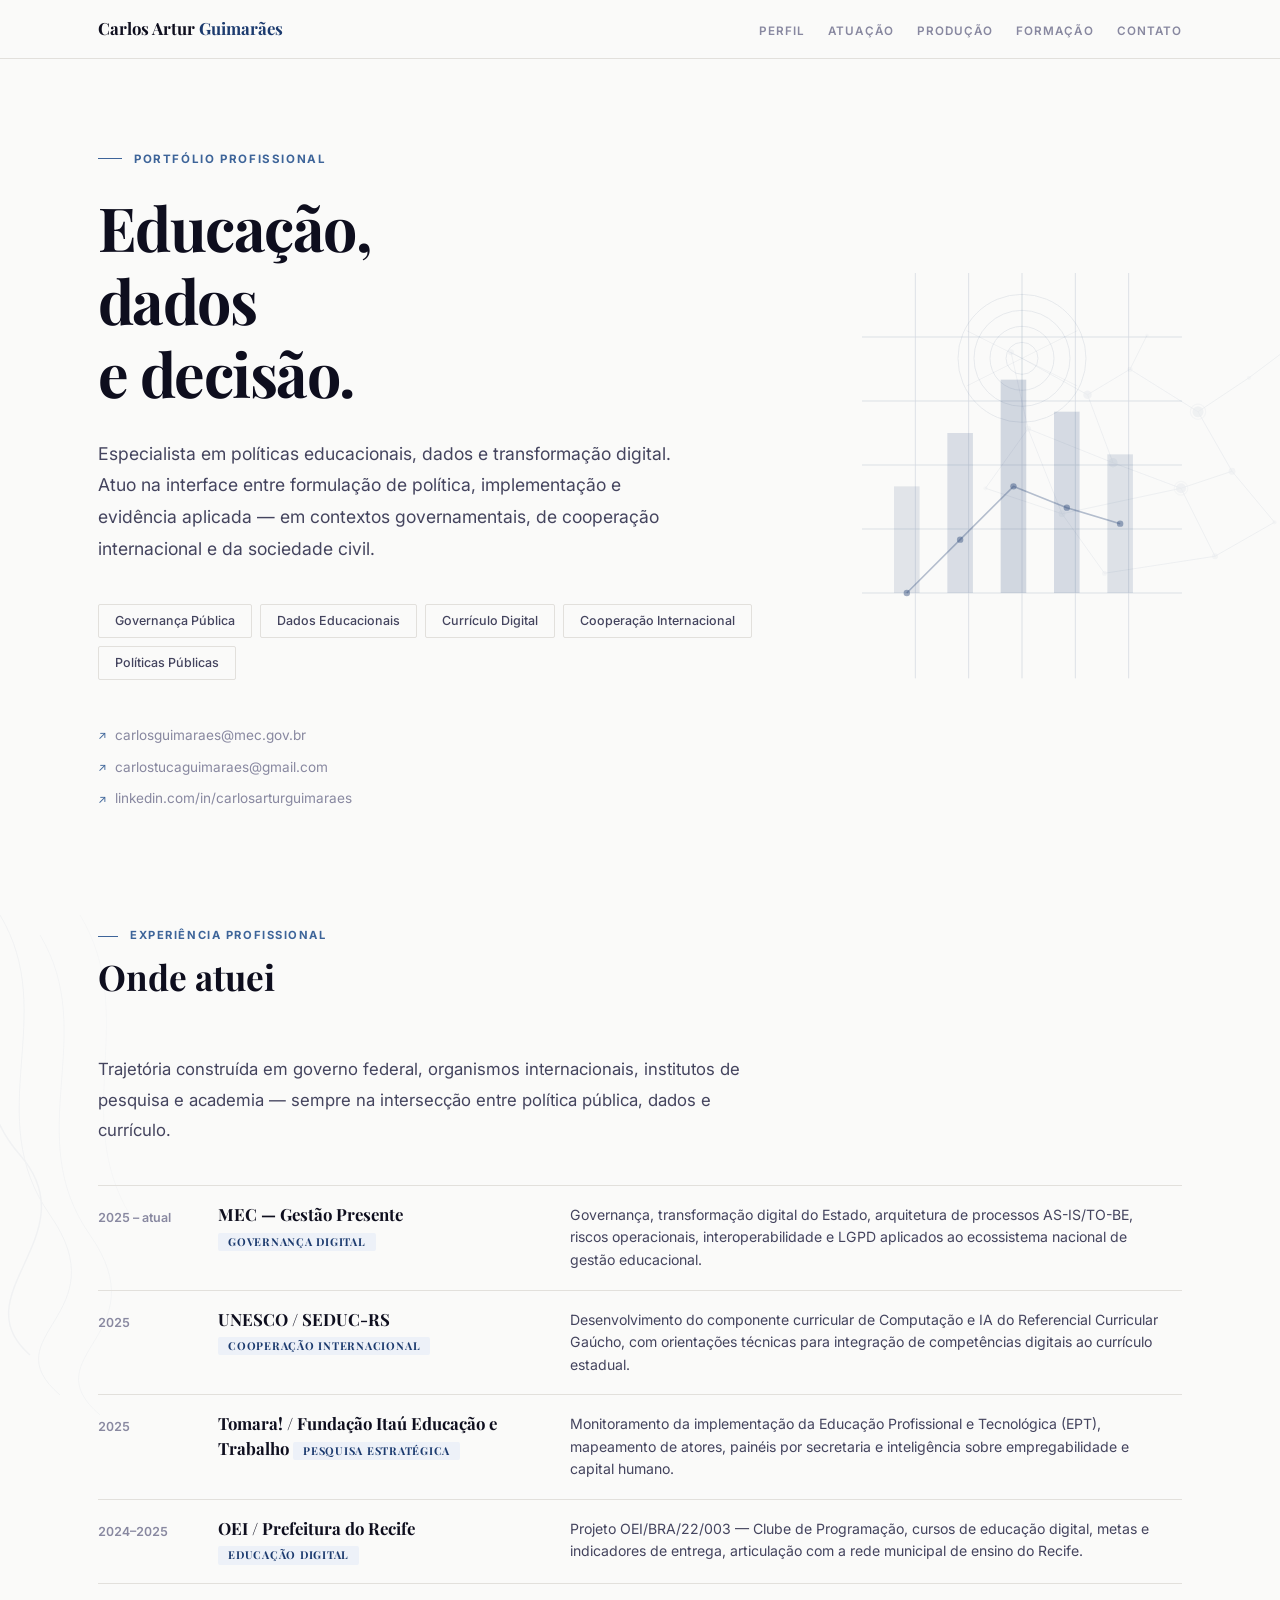
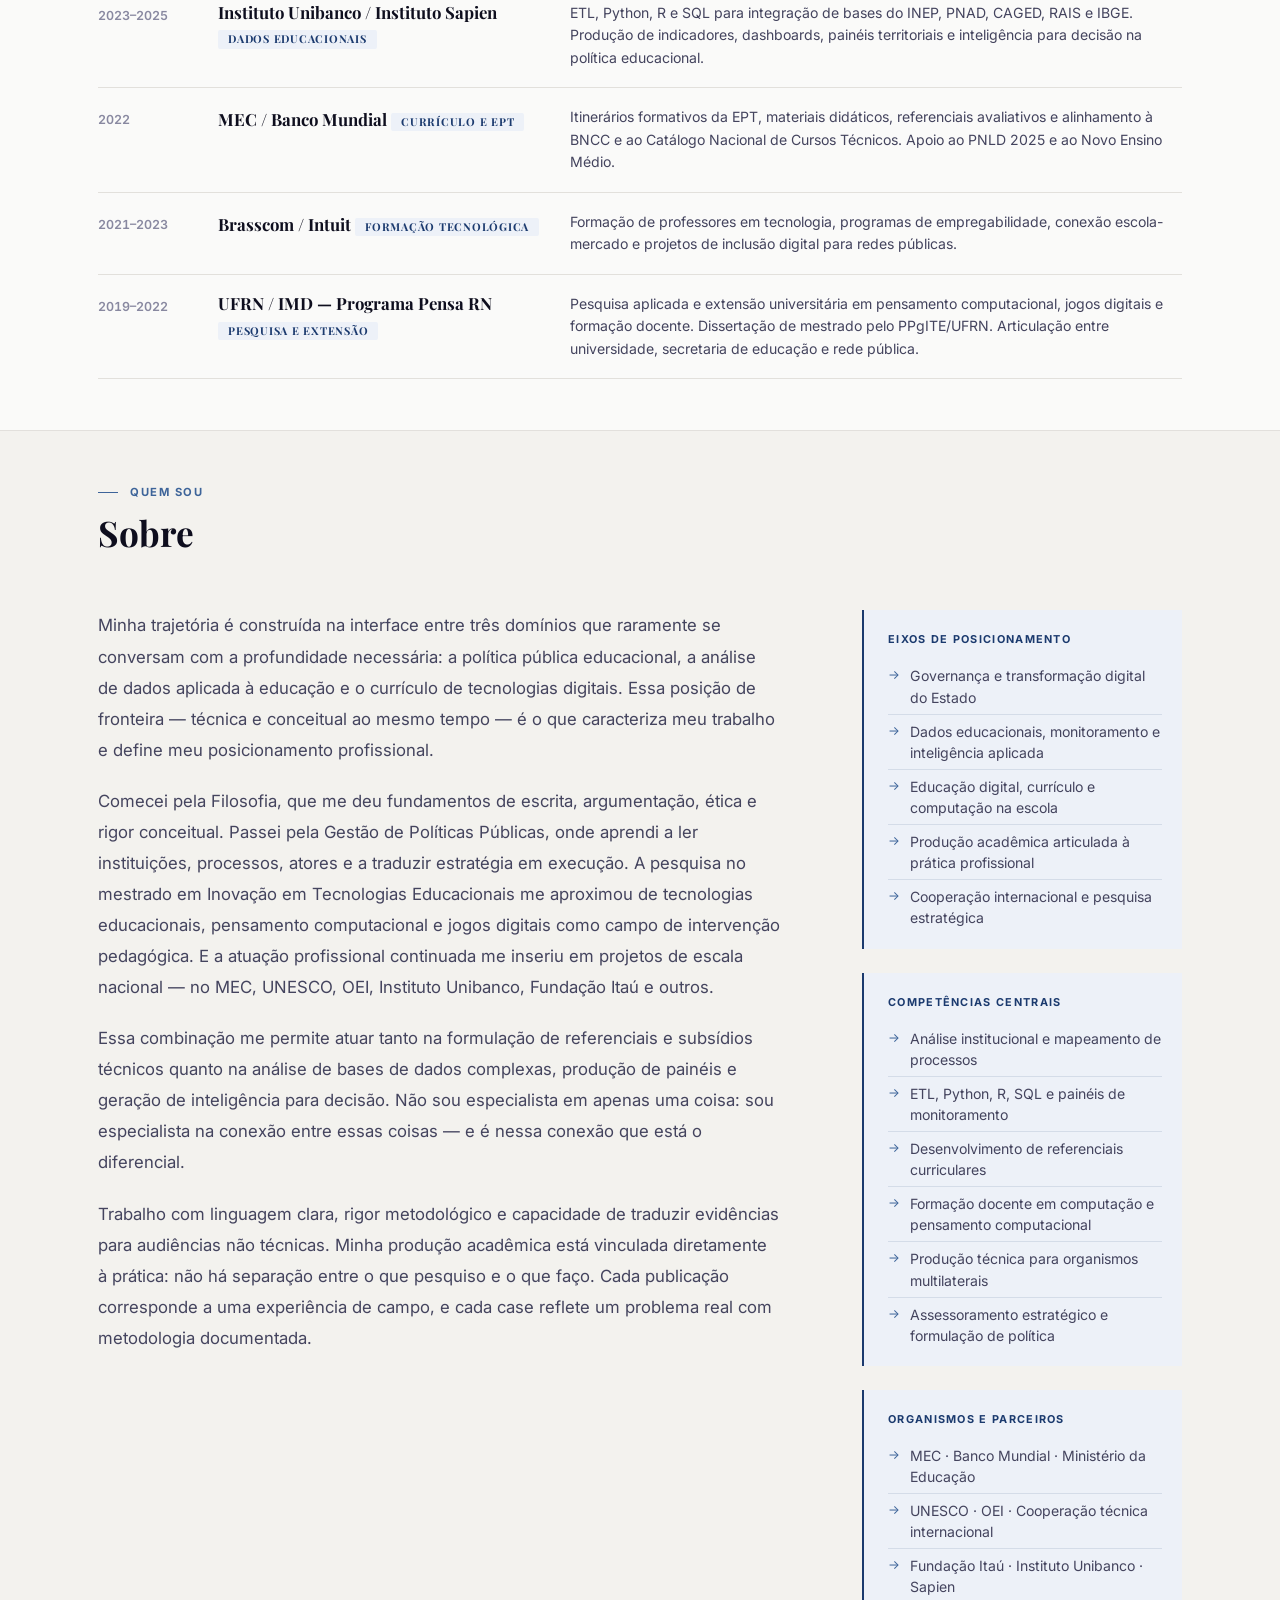
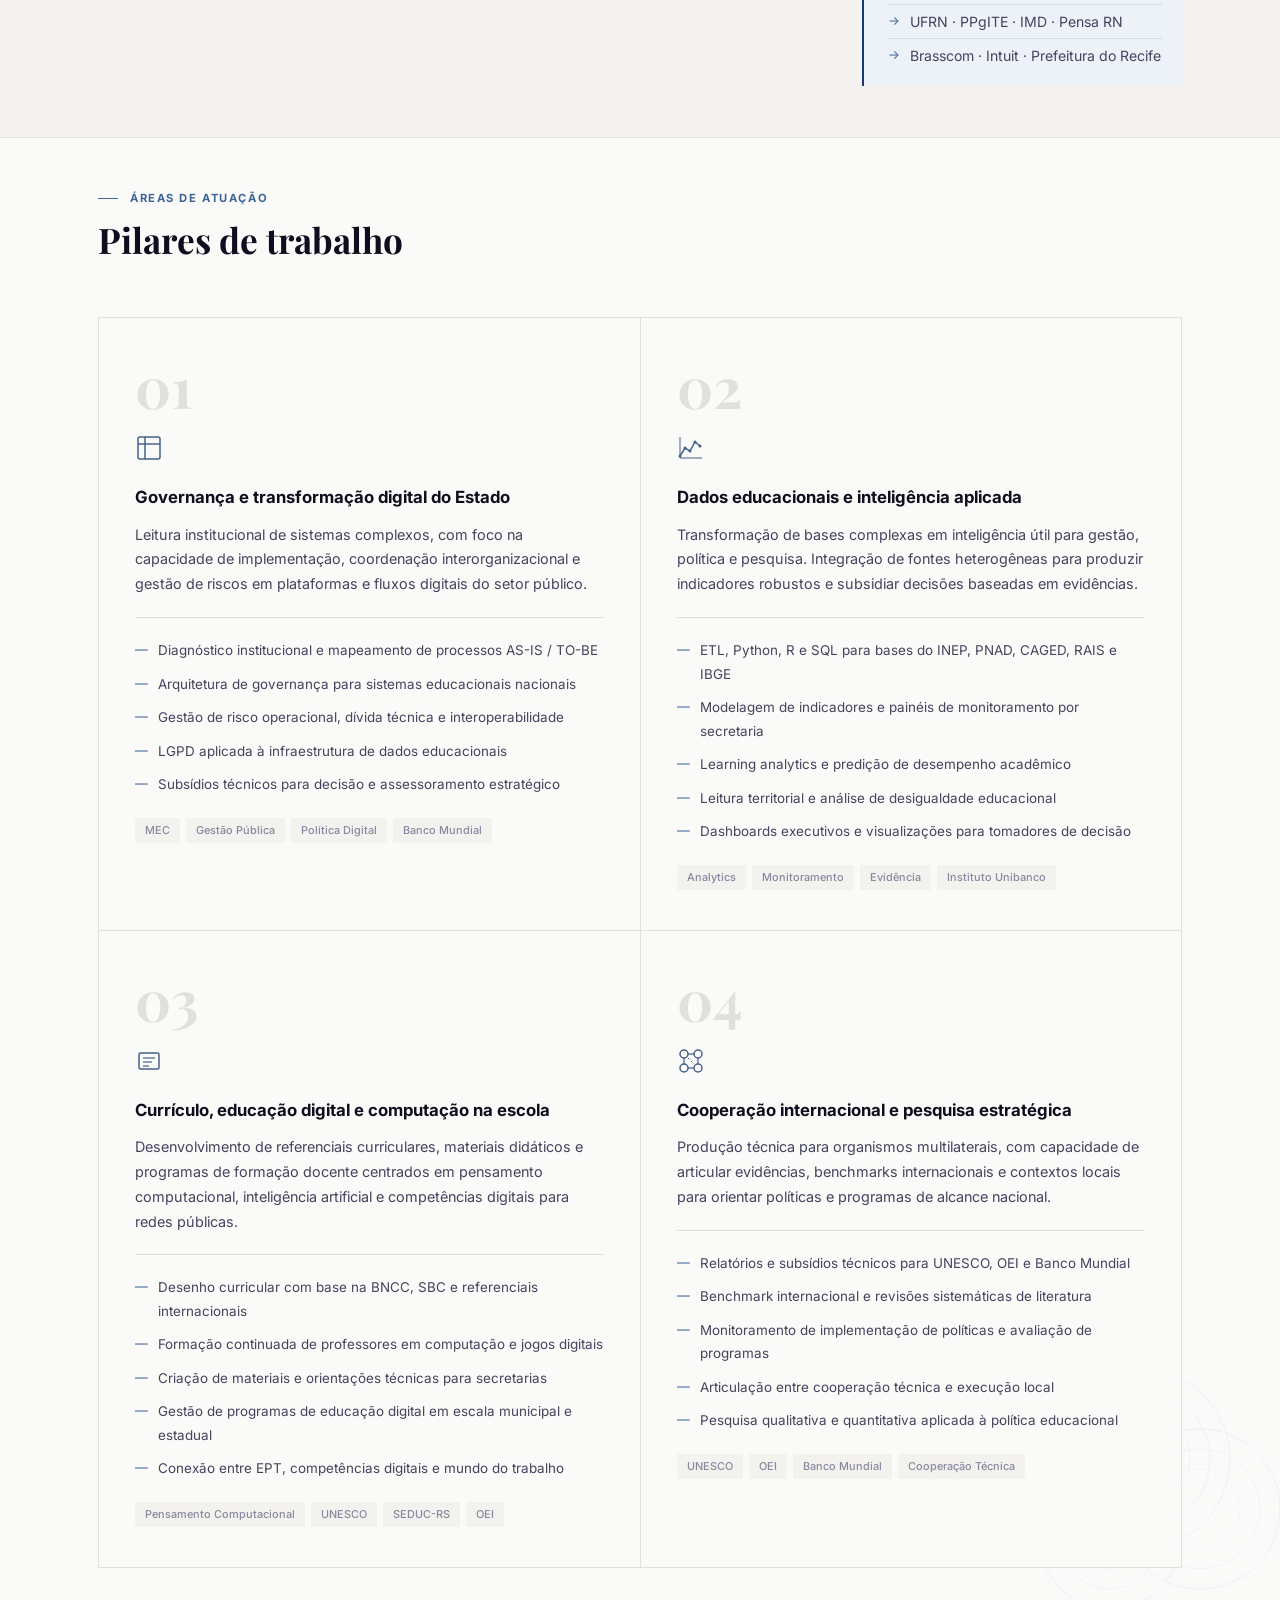
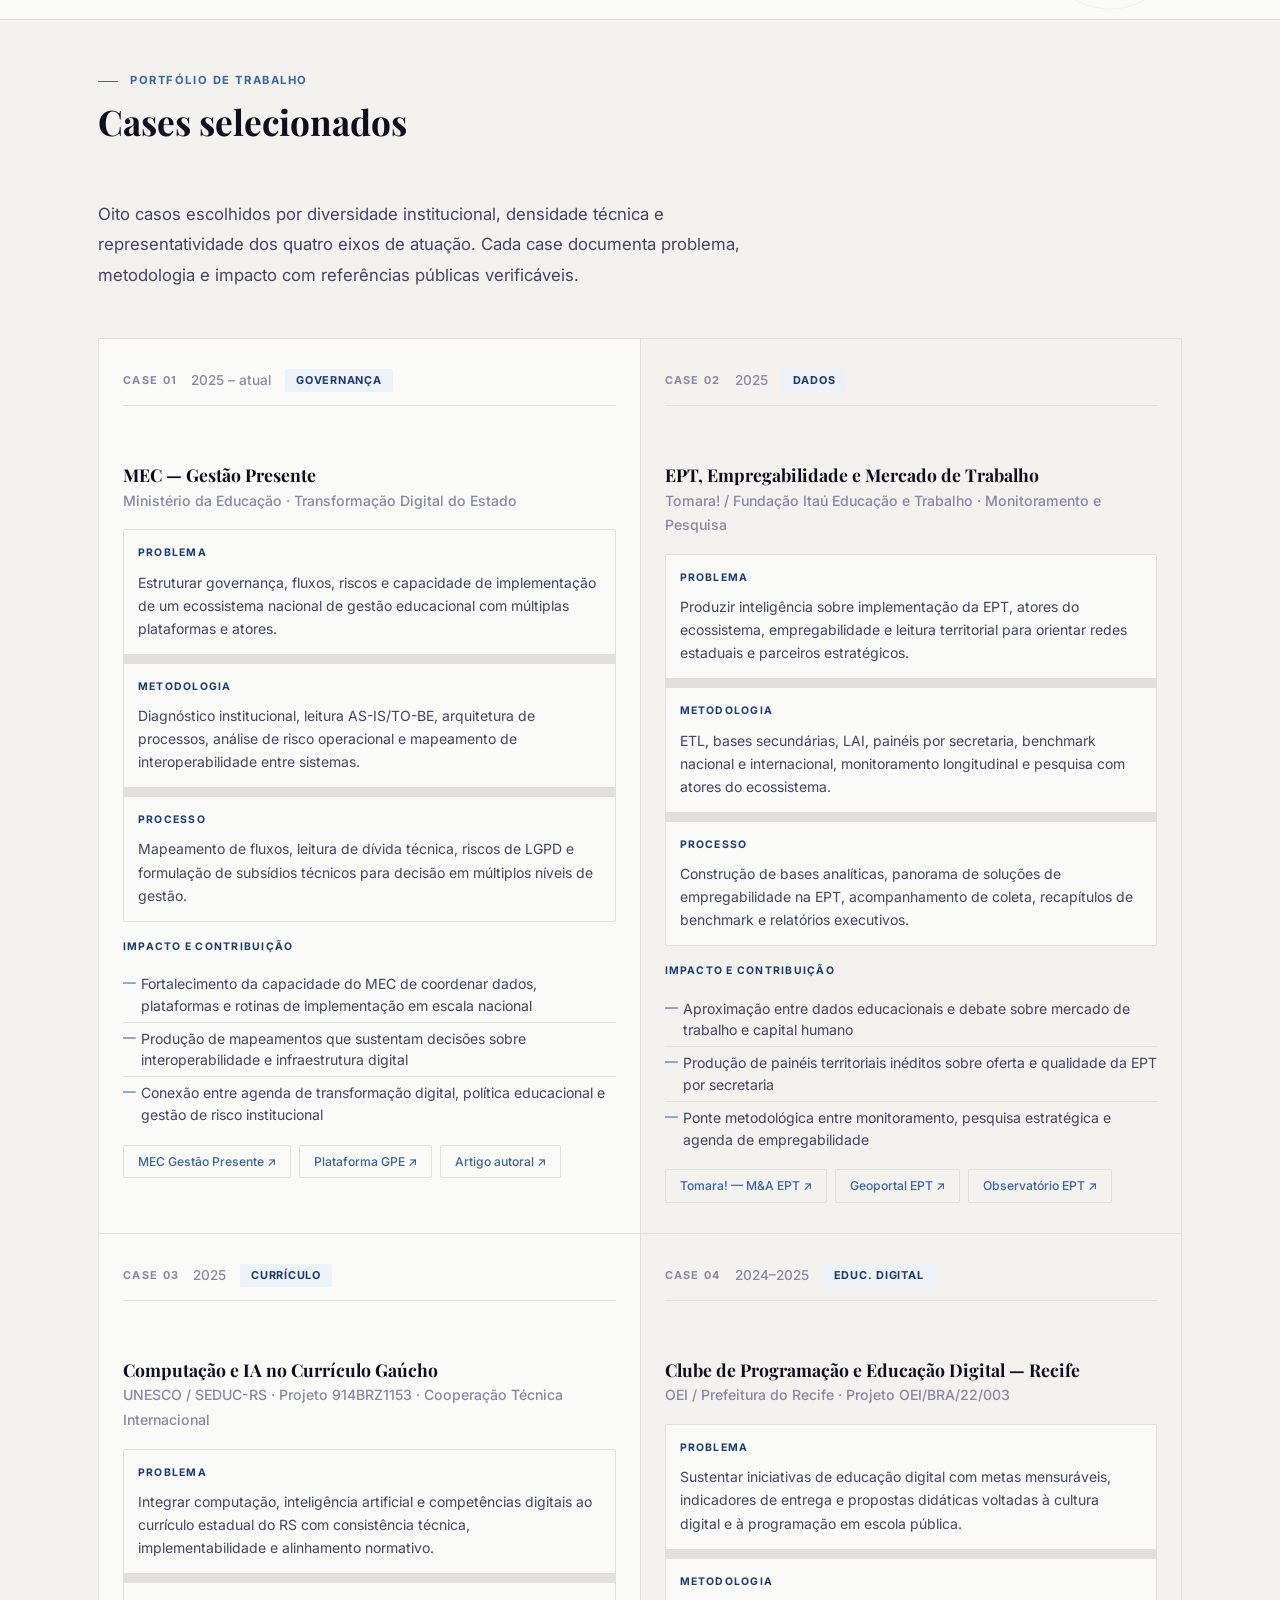
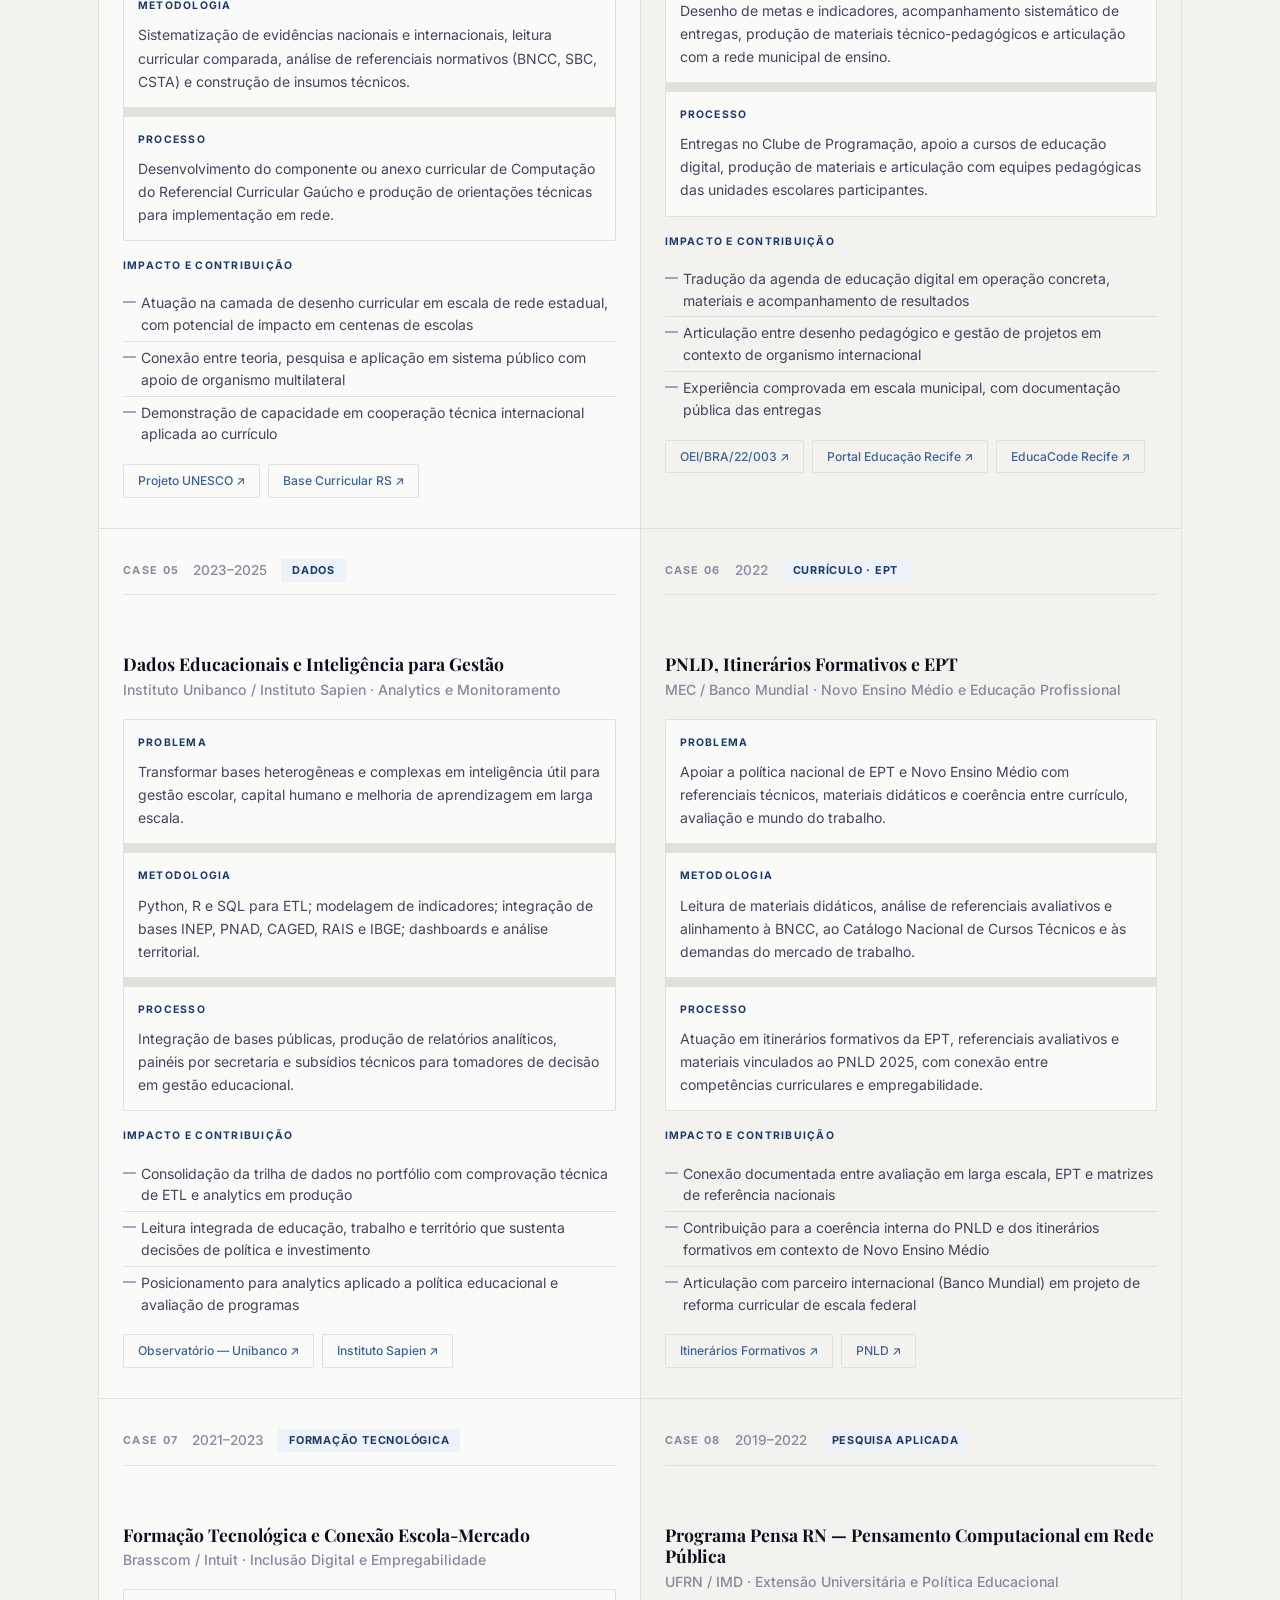
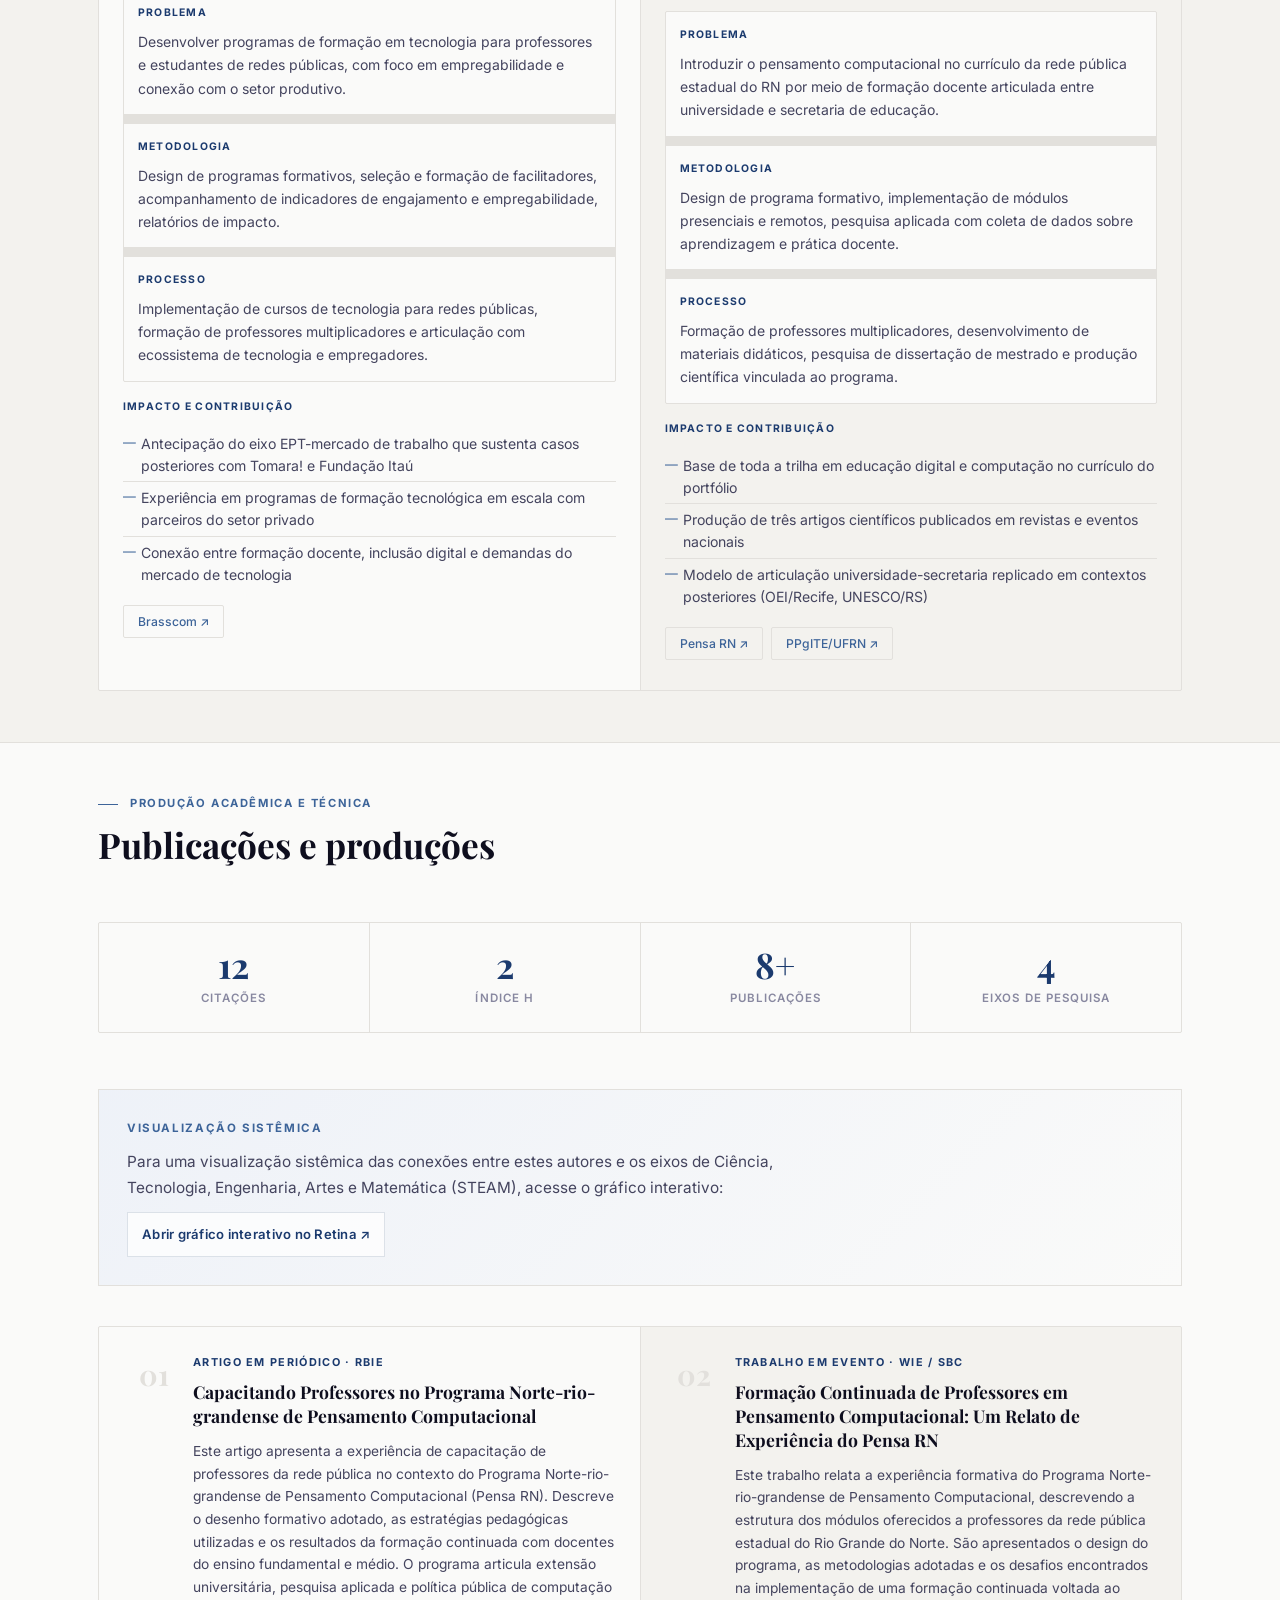
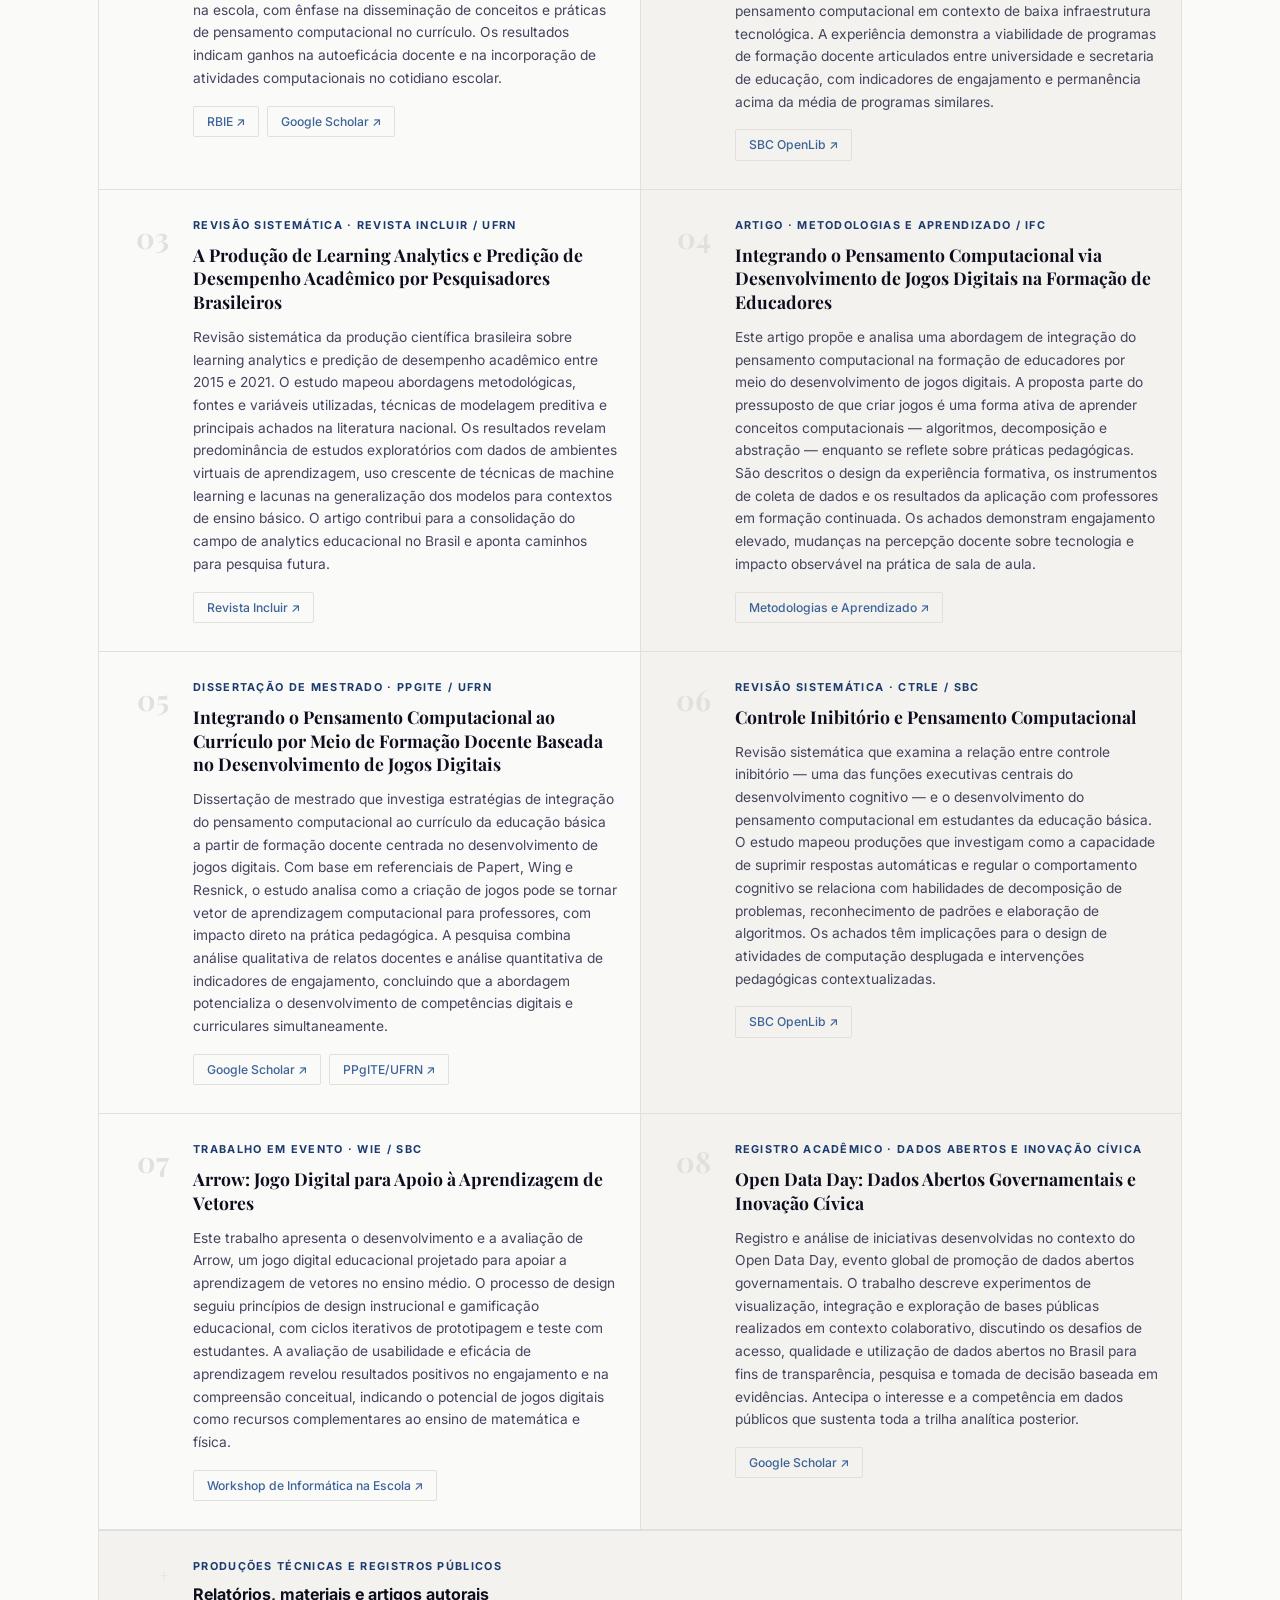
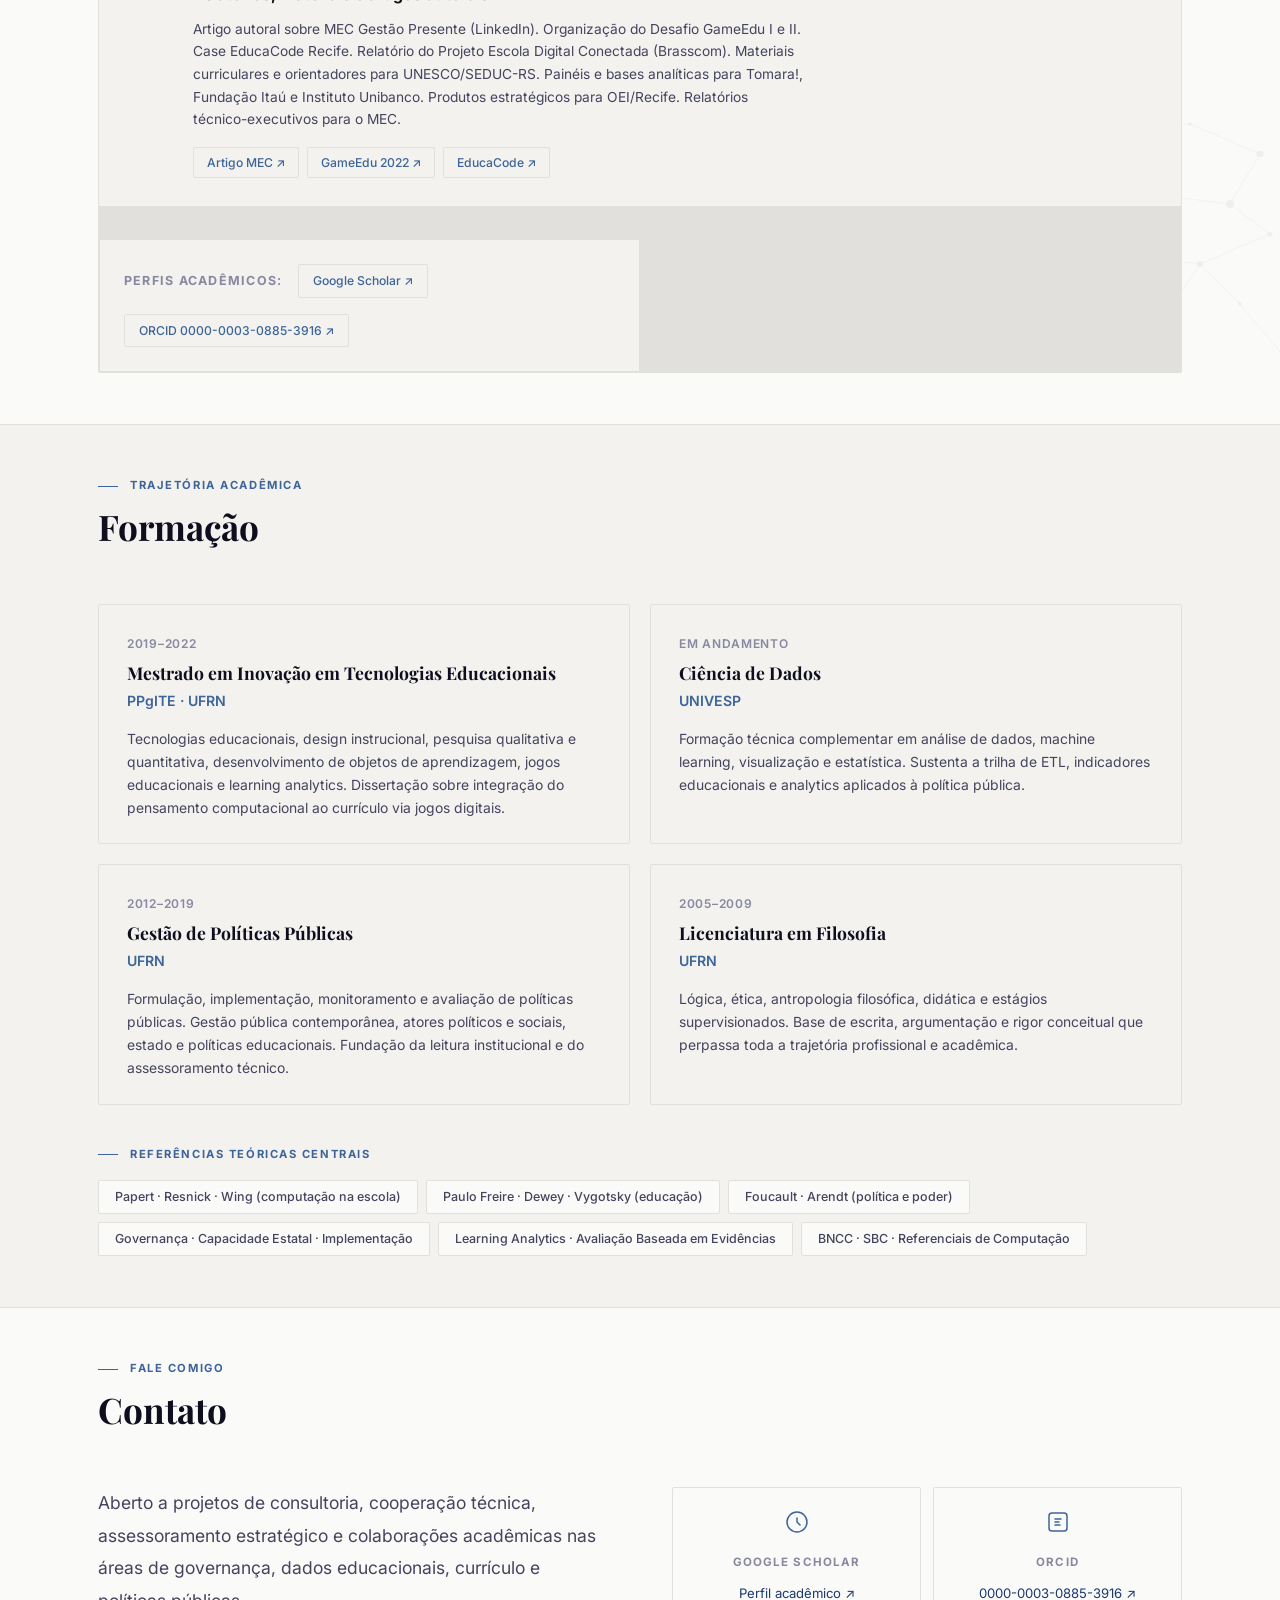
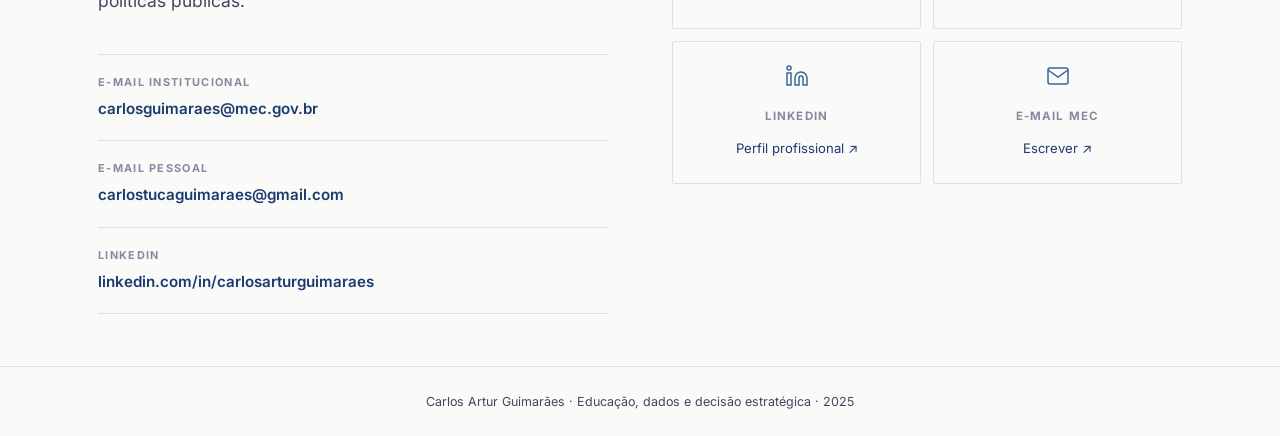
==== index.html @ aab8ecca "Publica portfolio v3" ====
<!DOCTYPE html>
<html lang="pt-BR">
<head>
  <meta charset="UTF-8">
  <meta name="viewport" content="width=device-width, initial-scale=1.0">
  <title>Carlos Artur Guimarães — Portfólio</title>
  <meta name="description" content="Especialista em políticas educacionais, dados, currículo e transformação digital. Atuação no MEC, UNESCO, Instituto Unibanco, OEI e organismos multilaterais.">
  <meta property="og:title" content="Carlos Artur Guimarães — Portfólio">
  <meta property="og:description" content="Educação, dados e decisão estratégica.">
  <meta property="og:type" content="website">
  <link rel="preconnect" href="https://fonts.googleapis.com">
  <link rel="preconnect" href="https://fonts.gstatic.com" crossorigin>
  <link href="https://fonts.googleapis.com/css2?family=Playfair+Display:ital,wght@0,700;0,800;1,700&family=Inter:wght@400;500;600;700&display=swap" rel="stylesheet">
  <link rel="stylesheet" href="styles.css">
</head>
<body>

<!-- ===================== NAVEGAÇÃO ===================== -->
<nav class="nav" id="nav">
  <div class="nav-inner">
    <a href="#" class="nav-brand">Carlos Artur <span>Guimarães</span></a>
    <ul class="nav-links" id="nav-links">
      <li><a href="#trajetoria">Perfil</a></li>
      <li><a href="#pilares">Atuação</a></li>
      <li><a href="#producao">Produção</a></li>
      <li><a href="#formacao">Formação</a></li>
      <li><a href="#contato">Contato</a></li>
    </ul>
    <button class="nav-hamburger" id="hamburger" aria-label="Menu">
      <span></span><span></span><span></span>
    </button>
  </div>
  <div class="mobile-nav" id="mobile-nav">
    <a href="#trajetoria">Perfil</a>
    <a href="#sobre">Sobre e trajetória</a>
    <a href="#pilares">Atuação</a>
    <a href="#cases">Cases</a>
    <a href="#producao">Produção</a>
    <a href="#formacao">Formação</a>
    <a href="#contato">Contato</a>
  </div>
</nav>

<!-- ===================== HERO ===================== -->
<header class="hero" id="hero">

  <!-- Arte abstrata: rede de nós (dados, governança) -->
  <svg class="bg-art bg-art--hero" viewBox="0 0 400 350" fill="none" xmlns="http://www.w3.org/2000/svg" aria-hidden="true">
    <g stroke="#1B3A6E" stroke-width="1" opacity="0.9">
      <line x1="60" y1="40" x2="150" y2="90"/>
      <line x1="150" y1="90" x2="200" y2="60"/>
      <line x1="200" y1="60" x2="280" y2="110"/>
      <line x1="280" y1="110" x2="340" y2="70"/>
      <line x1="280" y1="110" x2="320" y2="180"/>
      <line x1="150" y1="90" x2="180" y2="170"/>
      <line x1="180" y1="170" x2="260" y2="200"/>
      <line x1="260" y1="200" x2="320" y2="180"/>
      <line x1="60" y1="40" x2="80" y2="130"/>
      <line x1="80" y1="130" x2="180" y2="170"/>
      <line x1="80" y1="130" x2="120" y2="230"/>
      <line x1="120" y1="230" x2="260" y2="200"/>
      <line x1="120" y1="230" x2="170" y2="300"/>
      <line x1="260" y1="200" x2="300" y2="280"/>
      <line x1="170" y1="300" x2="300" y2="280"/>
      <line x1="320" y1="180" x2="370" y2="240"/>
      <line x1="300" y1="280" x2="370" y2="240"/>
      <line x1="30" y1="200" x2="80" y2="130"/>
      <line x1="30" y1="200" x2="120" y2="230"/>
      <line x1="200" y1="60" x2="220" y2="20"/>
      <line x1="340" y1="70" x2="380" y2="40"/>
    </g>
    <g fill="#1B3A6E">
      <circle cx="60"  cy="40"  r="3.5" opacity="0.5"/>
      <circle cx="150" cy="90"  r="5"   opacity="0.6"/>
      <circle cx="200" cy="60"  r="3"   opacity="0.45"/>
      <circle cx="280" cy="110" r="6.5" opacity="0.65"/>
      <circle cx="340" cy="70"  r="2.5" opacity="0.35"/>
      <circle cx="320" cy="180" r="4"   opacity="0.5"/>
      <circle cx="180" cy="170" r="5.5" opacity="0.6"/>
      <circle cx="260" cy="200" r="6"   opacity="0.6"/>
      <circle cx="80"  cy="130" r="3.5" opacity="0.45"/>
      <circle cx="120" cy="230" r="4"   opacity="0.5"/>
      <circle cx="170" cy="300" r="3"   opacity="0.4"/>
      <circle cx="300" cy="280" r="3.5" opacity="0.45"/>
      <circle cx="370" cy="240" r="2.5" opacity="0.35"/>
      <circle cx="30"  cy="200" r="2.5" opacity="0.3"/>
      <circle cx="220" cy="20"  r="2"   opacity="0.3"/>
      <circle cx="380" cy="40"  r="2"   opacity="0.25"/>
    </g>
    <!-- Highlight central node -->
    <circle cx="280" cy="110" r="9" fill="none" stroke="#1B3A6E" stroke-width="1.5" opacity="0.4"/>
    <circle cx="260" cy="200" r="8" fill="none" stroke="#1B3A6E" stroke-width="1.5" opacity="0.35"/>
  </svg>

  <div class="hero-inner">
    <div class="hero-text">
      <p class="hero-eyebrow">Portfólio Profissional</p>
      <h1>Educação,<br>dados<br>e decisão.</h1>
      <p class="hero-tagline">
        Especialista em políticas educacionais, dados e transformação digital. Atuo na interface entre formulação de política, implementação e evidência aplicada — em contextos governamentais, de cooperação internacional e da sociedade civil.
      </p>
      <div class="hero-tags">
        <span class="hero-tag">Governança Pública</span>
        <span class="hero-tag">Dados Educacionais</span>
        <span class="hero-tag">Currículo Digital</span>
        <span class="hero-tag">Cooperação Internacional</span>
        <span class="hero-tag">Políticas Públicas</span>
      </div>
      <div class="hero-contacts">
        <a href="mailto:carlosguimaraes@mec.gov.br">carlosguimaraes@mec.gov.br</a>
        <a href="mailto:carlostucaguimaraes@gmail.com">carlostucaguimaraes@gmail.com</a>
        <a href="https://www.linkedin.com/in/carlosarturguimaraes" target="_blank" rel="noopener">linkedin.com/in/carlosarturguimaraes</a>
      </div>
    </div>
    <div class="hero-art" aria-hidden="true">
      <!-- Arte tipográfica: letras abstratas em linhas -->
      <svg viewBox="0 0 300 380" fill="none" xmlns="http://www.w3.org/2000/svg">
        <!-- Grades de dados abstratas -->
        <g stroke="#1B3A6E" stroke-width="0.75" opacity="0.18">
          <!-- Grade horizontal -->
          <line x1="0" y1="60"  x2="300" y2="60"/>
          <line x1="0" y1="120" x2="300" y2="120"/>
          <line x1="0" y1="180" x2="300" y2="180"/>
          <line x1="0" y1="240" x2="300" y2="240"/>
          <line x1="0" y1="300" x2="300" y2="300"/>
          <!-- Grade vertical -->
          <line x1="50"  y1="0" x2="50"  y2="380"/>
          <line x1="100" y1="0" x2="100" y2="380"/>
          <line x1="150" y1="0" x2="150" y2="380"/>
          <line x1="200" y1="0" x2="200" y2="380"/>
          <line x1="250" y1="0" x2="250" y2="380"/>
        </g>
        <!-- Barras de dados (visualização abstrata) -->
        <g fill="#1B3A6E">
          <rect x="30"  y="200" width="24" height="100" opacity="0.12"/>
          <rect x="80"  y="150" width="24" height="150" opacity="0.16"/>
          <rect x="130" y="100" width="24" height="200" opacity="0.20"/>
          <rect x="180" y="130" width="24" height="170" opacity="0.18"/>
          <rect x="230" y="170" width="24" height="130" opacity="0.14"/>
        </g>
        <!-- Linha de tendência -->
        <polyline
          points="42,300 92,250 142,200 192,220 242,235"
          stroke="#1B3A6E"
          stroke-width="1.5"
          fill="none"
          opacity="0.35"
        />
        <!-- Pontos na linha de tendência -->
        <g fill="#1B3A6E">
          <circle cx="42"  cy="300" r="3" opacity="0.45"/>
          <circle cx="92"  cy="250" r="3" opacity="0.45"/>
          <circle cx="142" cy="200" r="3" opacity="0.45"/>
          <circle cx="192" cy="220" r="3" opacity="0.45"/>
          <circle cx="242" cy="235" r="3" opacity="0.45"/>
        </g>
        <!-- Círculos concêntricos (conhecimento/currículo) -->
        <g stroke="#1B3A6E" stroke-width="0.75" fill="none" opacity="0.12">
          <circle cx="150" cy="80" r="60"/>
          <circle cx="150" cy="80" r="45"/>
          <circle cx="150" cy="80" r="30"/>
          <circle cx="150" cy="80" r="15"/>
        </g>
        <!-- Linhas radiais -->
        <g stroke="#1B3A6E" stroke-width="0.5" opacity="0.1">
          <line x1="150" y1="80" x2="150" y2="20"/>
          <line x1="150" y1="80" x2="202" y2="106"/>
          <line x1="150" y1="80" x2="202" y2="54"/>
          <line x1="150" y1="80" x2="98"  y2="54"/>
          <line x1="150" y1="80" x2="98"  y2="106"/>
          <line x1="150" y1="80" x2="150" y2="140"/>
        </g>
      </svg>
    </div>
  </div>
</header>

<!-- ===================== TRAJETÓRIA INSTITUCIONAL ===================== -->
<section class="section" id="trajetoria">

  <!-- Arte abstrata: linhas de fluxo (processo/transformação) -->
  <svg class="bg-art bg-art--cases" viewBox="0 0 260 500" fill="none" xmlns="http://www.w3.org/2000/svg" aria-hidden="true">
    <path d="M20 0 C80 80, 10 160, 80 240 S20 380, 90 440" stroke="#1B3A6E" stroke-width="1.5" fill="none"/>
    <path d="M60 0 C120 100, 40 200, 110 300 S50 420, 120 480" stroke="#1B3A6E" stroke-width="1" fill="none"/>
    <path d="M100 20 C160 120, 80 220, 150 320 S90 440, 160 500" stroke="#1B3A6E" stroke-width="0.75" fill="none"/>
    <path d="M140 0 C200 100, 130 200, 190 300" stroke="#1B3A6E" stroke-width="0.5" fill="none"/>
  </svg>

  <div class="container">
    <p class="section-label">Experiência profissional</p>
    <h2 class="section-title reveal">Onde atuei</h2>
    <p class="traj-intro reveal">
      Trajetória construída em governo federal, organismos internacionais, institutos de pesquisa e academia — sempre na intersecção entre política pública, dados e currículo.
    </p>
    <table class="traj-table">
      <tbody>
        <tr class="reveal">
          <td class="traj-col-period">2025 – atual</td>
          <td class="traj-col-org">
            MEC — Gestão Presente
            <span class="traj-tag">Governança Digital</span>
          </td>
          <td class="traj-col-desc">Governança, transformação digital do Estado, arquitetura de processos AS-IS/TO-BE, riscos operacionais, interoperabilidade e LGPD aplicados ao ecossistema nacional de gestão educacional.</td>
        </tr>
        <tr class="reveal">
          <td class="traj-col-period">2025</td>
          <td class="traj-col-org">
            UNESCO / SEDUC-RS
            <span class="traj-tag">Cooperação Internacional</span>
          </td>
          <td class="traj-col-desc">Desenvolvimento do componente curricular de Computação e IA do Referencial Curricular Gaúcho, com orientações técnicas para integração de competências digitais ao currículo estadual.</td>
        </tr>
        <tr class="reveal">
          <td class="traj-col-period">2025</td>
          <td class="traj-col-org">
            Tomara! / Fundação Itaú Educação e Trabalho
            <span class="traj-tag">Pesquisa Estratégica</span>
          </td>
          <td class="traj-col-desc">Monitoramento da implementação da Educação Profissional e Tecnológica (EPT), mapeamento de atores, painéis por secretaria e inteligência sobre empregabilidade e capital humano.</td>
        </tr>
        <tr class="reveal">
          <td class="traj-col-period">2024–2025</td>
          <td class="traj-col-org">
            OEI / Prefeitura do Recife
            <span class="traj-tag">Educação Digital</span>
          </td>
          <td class="traj-col-desc">Projeto OEI/BRA/22/003 — Clube de Programação, cursos de educação digital, metas e indicadores de entrega, articulação com a rede municipal de ensino do Recife.</td>
        </tr>
        <tr class="reveal">
          <td class="traj-col-period">2023–2025</td>
          <td class="traj-col-org">
            Instituto Unibanco / Instituto Sapien
            <span class="traj-tag">Dados Educacionais</span>
          </td>
          <td class="traj-col-desc">ETL, Python, R e SQL para integração de bases do INEP, PNAD, CAGED, RAIS e IBGE. Produção de indicadores, dashboards, painéis territoriais e inteligência para decisão na política educacional.</td>
        </tr>
        <tr class="reveal">
          <td class="traj-col-period">2022</td>
          <td class="traj-col-org">
            MEC / Banco Mundial
            <span class="traj-tag">Currículo e EPT</span>
          </td>
          <td class="traj-col-desc">Itinerários formativos da EPT, materiais didáticos, referenciais avaliativos e alinhamento à BNCC e ao Catálogo Nacional de Cursos Técnicos. Apoio ao PNLD 2025 e ao Novo Ensino Médio.</td>
        </tr>
        <tr class="reveal">
          <td class="traj-col-period">2021–2023</td>
          <td class="traj-col-org">
            Brasscom / Intuit
            <span class="traj-tag">Formação Tecnológica</span>
          </td>
          <td class="traj-col-desc">Formação de professores em tecnologia, programas de empregabilidade, conexão escola-mercado e projetos de inclusão digital para redes públicas.</td>
        </tr>
        <tr class="reveal">
          <td class="traj-col-period">2019–2022</td>
          <td class="traj-col-org">
            UFRN / IMD — Programa Pensa RN
            <span class="traj-tag">Pesquisa e Extensão</span>
          </td>
          <td class="traj-col-desc">Pesquisa aplicada e extensão universitária em pensamento computacional, jogos digitais e formação docente. Dissertação de mestrado pelo PPgITE/UFRN. Articulação entre universidade, secretaria de educação e rede pública.</td>
        </tr>
      </tbody>
    </table>
  </div>
</section>

<!-- ===================== SOBRE ===================== -->
<section class="section section--alt" id="sobre">
  <div class="container">
    <p class="section-label">Quem sou</p>
    <h2 class="section-title reveal">Sobre</h2>
    <div class="sobre-grid">
      <div class="sobre-text">
        <p class="reveal">
          Minha trajetória é construída na interface entre três domínios que raramente se conversam com a profundidade necessária: a política pública educacional, a análise de dados aplicada à educação e o currículo de tecnologias digitais. Essa posição de fronteira — técnica e conceitual ao mesmo tempo — é o que caracteriza meu trabalho e define meu posicionamento profissional.
        </p>
        <p class="reveal">
          Comecei pela Filosofia, que me deu fundamentos de escrita, argumentação, ética e rigor conceitual. Passei pela Gestão de Políticas Públicas, onde aprendi a ler instituições, processos, atores e a traduzir estratégia em execução. A pesquisa no mestrado em Inovação em Tecnologias Educacionais me aproximou de tecnologias educacionais, pensamento computacional e jogos digitais como campo de intervenção pedagógica. E a atuação profissional continuada me inseriu em projetos de escala nacional — no MEC, UNESCO, OEI, Instituto Unibanco, Fundação Itaú e outros.
        </p>
        <p class="reveal">
          Essa combinação me permite atuar tanto na formulação de referenciais e subsídios técnicos quanto na análise de bases de dados complexas, produção de painéis e geração de inteligência para decisão. Não sou especialista em apenas uma coisa: sou especialista na conexão entre essas coisas — e é nessa conexão que está o diferencial.
        </p>
        <p class="reveal">
          Trabalho com linguagem clara, rigor metodológico e capacidade de traduzir evidências para audiências não técnicas. Minha produção acadêmica está vinculada diretamente à prática: não há separação entre o que pesquiso e o que faço. Cada publicação corresponde a uma experiência de campo, e cada case reflete um problema real com metodologia documentada.
        </p>
      </div>
      <div class="sobre-aside">
        <div class="sobre-aside-block reveal">
          <p class="sobre-aside-label">Eixos de posicionamento</p>
          <ul class="sobre-aside-list">
            <li>Governança e transformação digital do Estado</li>
            <li>Dados educacionais, monitoramento e inteligência aplicada</li>
            <li>Educação digital, currículo e computação na escola</li>
            <li>Produção acadêmica articulada à prática profissional</li>
            <li>Cooperação internacional e pesquisa estratégica</li>
          </ul>
        </div>
        <div class="sobre-aside-block reveal reveal-delay-1">
          <p class="sobre-aside-label">Competências centrais</p>
          <ul class="sobre-aside-list">
            <li>Análise institucional e mapeamento de processos</li>
            <li>ETL, Python, R, SQL e painéis de monitoramento</li>
            <li>Desenvolvimento de referenciais curriculares</li>
            <li>Formação docente em computação e pensamento computacional</li>
            <li>Produção técnica para organismos multilaterais</li>
            <li>Assessoramento estratégico e formulação de política</li>
          </ul>
        </div>
        <div class="sobre-aside-block reveal reveal-delay-2">
          <p class="sobre-aside-label">Organismos e parceiros</p>
          <ul class="sobre-aside-list">
            <li>MEC · Banco Mundial · Ministério da Educação</li>
            <li>UNESCO · OEI · Cooperação técnica internacional</li>
            <li>Fundação Itaú · Instituto Unibanco · Sapien</li>
            <li>UFRN · PPgITE · IMD · Pensa RN</li>
            <li>Brasscom · Intuit · Prefeitura do Recife</li>
          </ul>
        </div>
      </div>
    </div>
  </div>
</section>

<!-- ===================== PILARES ===================== -->
<section class="section" id="pilares">

  <!-- Arte abstrata: círculos concêntricos sobrepostos (saberes interdisciplinares) -->
  <svg class="bg-art bg-art--pilares" viewBox="0 0 280 280" fill="none" xmlns="http://www.w3.org/2000/svg" aria-hidden="true">
    <circle cx="100" cy="100" r="90"  stroke="#1B3A6E" stroke-width="1"/>
    <circle cx="100" cy="100" r="70"  stroke="#1B3A6E" stroke-width="1"/>
    <circle cx="100" cy="100" r="50"  stroke="#1B3A6E" stroke-width="0.75"/>
    <circle cx="100" cy="100" r="30"  stroke="#1B3A6E" stroke-width="0.75"/>
    <circle cx="160" cy="150" r="80"  stroke="#1B3A6E" stroke-width="1"/>
    <circle cx="160" cy="150" r="60"  stroke="#1B3A6E" stroke-width="0.75"/>
    <circle cx="160" cy="150" r="40"  stroke="#1B3A6E" stroke-width="0.5"/>
    <circle cx="70"  cy="180" r="70"  stroke="#1B3A6E" stroke-width="1"/>
    <circle cx="70"  cy="180" r="50"  stroke="#1B3A6E" stroke-width="0.75"/>
    <circle cx="70"  cy="180" r="30"  stroke="#1B3A6E" stroke-width="0.5"/>
  </svg>

  <div class="container">
    <p class="section-label">Áreas de atuação</p>
    <h2 class="section-title reveal">Pilares de trabalho</h2>
    <div class="pilares-grid">

      <div class="pilar-card reveal">
        <div class="pilar-num">01</div>
        <div class="pilar-icon">
          <svg width="28" height="28" viewBox="0 0 28 28" fill="none">
            <rect x="3" y="3" width="22" height="22" rx="2" stroke="currentColor" stroke-width="1.5"/>
            <line x1="3" y1="10" x2="25" y2="10" stroke="currentColor" stroke-width="1.5"/>
            <line x1="10" y1="3" x2="10" y2="25" stroke="currentColor" stroke-width="1.5"/>
          </svg>
        </div>
        <p class="pilar-title">Governança e transformação digital do Estado</p>
        <p class="pilar-text">
          Leitura institucional de sistemas complexos, com foco na capacidade de implementação, coordenação interorganizacional e gestão de riscos em plataformas e fluxos digitais do setor público.
        </p>
        <ul class="pilar-bullets">
          <li>Diagnóstico institucional e mapeamento de processos AS-IS / TO-BE</li>
          <li>Arquitetura de governança para sistemas educacionais nacionais</li>
          <li>Gestão de risco operacional, dívida técnica e interoperabilidade</li>
          <li>LGPD aplicada à infraestrutura de dados educacionais</li>
          <li>Subsídios técnicos para decisão e assessoramento estratégico</li>
        </ul>
        <div class="pilar-tags">
          <span class="pilar-tag">MEC</span>
          <span class="pilar-tag">Gestão Pública</span>
          <span class="pilar-tag">Política Digital</span>
          <span class="pilar-tag">Banco Mundial</span>
        </div>
      </div>

      <div class="pilar-card reveal reveal-delay-1">
        <div class="pilar-num">02</div>
        <div class="pilar-icon">
          <svg width="28" height="28" viewBox="0 0 28 28" fill="none">
            <polyline points="3,22 8,14 13,17 18,8 23,12" stroke="currentColor" stroke-width="1.5" fill="none"/>
            <circle cx="3"  cy="22" r="1.5" fill="currentColor"/>
            <circle cx="8"  cy="14" r="1.5" fill="currentColor"/>
            <circle cx="13" cy="17" r="1.5" fill="currentColor"/>
            <circle cx="18" cy="8"  r="1.5" fill="currentColor"/>
            <circle cx="23" cy="12" r="1.5" fill="currentColor"/>
            <line x1="3" y1="3" x2="3" y2="24" stroke="currentColor" stroke-width="1"/>
            <line x1="3" y1="24" x2="25" y2="24" stroke="currentColor" stroke-width="1"/>
          </svg>
        </div>
        <p class="pilar-title">Dados educacionais e inteligência aplicada</p>
        <p class="pilar-text">
          Transformação de bases complexas em inteligência útil para gestão, política e pesquisa. Integração de fontes heterogêneas para produzir indicadores robustos e subsidiar decisões baseadas em evidências.
        </p>
        <ul class="pilar-bullets">
          <li>ETL, Python, R e SQL para bases do INEP, PNAD, CAGED, RAIS e IBGE</li>
          <li>Modelagem de indicadores e painéis de monitoramento por secretaria</li>
          <li>Learning analytics e predição de desempenho acadêmico</li>
          <li>Leitura territorial e análise de desigualdade educacional</li>
          <li>Dashboards executivos e visualizações para tomadores de decisão</li>
        </ul>
        <div class="pilar-tags">
          <span class="pilar-tag">Analytics</span>
          <span class="pilar-tag">Monitoramento</span>
          <span class="pilar-tag">Evidência</span>
          <span class="pilar-tag">Instituto Unibanco</span>
        </div>
      </div>

      <div class="pilar-card reveal reveal-delay-1">
        <div class="pilar-num">03</div>
        <div class="pilar-icon">
          <svg width="28" height="28" viewBox="0 0 28 28" fill="none">
            <rect x="4" y="6" width="20" height="16" rx="1.5" stroke="currentColor" stroke-width="1.5"/>
            <line x1="8"  y1="11" x2="20" y2="11" stroke="currentColor" stroke-width="1.2"/>
            <line x1="8"  y1="15" x2="17" y2="15" stroke="currentColor" stroke-width="1.2"/>
            <line x1="8"  y1="19" x2="14" y2="19" stroke="currentColor" stroke-width="1.2"/>
          </svg>
        </div>
        <p class="pilar-title">Currículo, educação digital e computação na escola</p>
        <p class="pilar-text">
          Desenvolvimento de referenciais curriculares, materiais didáticos e programas de formação docente centrados em pensamento computacional, inteligência artificial e competências digitais para redes públicas.
        </p>
        <ul class="pilar-bullets">
          <li>Desenho curricular com base na BNCC, SBC e referenciais internacionais</li>
          <li>Formação continuada de professores em computação e jogos digitais</li>
          <li>Criação de materiais e orientações técnicas para secretarias</li>
          <li>Gestão de programas de educação digital em escala municipal e estadual</li>
          <li>Conexão entre EPT, competências digitais e mundo do trabalho</li>
        </ul>
        <div class="pilar-tags">
          <span class="pilar-tag">Pensamento Computacional</span>
          <span class="pilar-tag">UNESCO</span>
          <span class="pilar-tag">SEDUC-RS</span>
          <span class="pilar-tag">OEI</span>
        </div>
      </div>

      <div class="pilar-card reveal reveal-delay-2">
        <div class="pilar-num">04</div>
        <div class="pilar-icon">
          <svg width="28" height="28" viewBox="0 0 28 28" fill="none">
            <circle cx="7"  cy="7"  r="4" stroke="currentColor" stroke-width="1.5"/>
            <circle cx="21" cy="7"  r="4" stroke="currentColor" stroke-width="1.5"/>
            <circle cx="7"  cy="21" r="4" stroke="currentColor" stroke-width="1.5"/>
            <circle cx="21" cy="21" r="4" stroke="currentColor" stroke-width="1.5"/>
            <line x1="11" y1="7"  x2="17" y2="7"  stroke="currentColor" stroke-width="1.2"/>
            <line x1="7"  y1="11" x2="7"  y2="17" stroke="currentColor" stroke-width="1.2"/>
            <line x1="11" y1="21" x2="17" y2="21" stroke="currentColor" stroke-width="1.2"/>
            <line x1="21" y1="11" x2="21" y2="17" stroke="currentColor" stroke-width="1.2"/>
            <line x1="11" y1="11" x2="17" y2="17" stroke="currentColor" stroke-width="1" stroke-dasharray="2 2"/>
          </svg>
        </div>
        <p class="pilar-title">Cooperação internacional e pesquisa estratégica</p>
        <p class="pilar-text">
          Produção técnica para organismos multilaterais, com capacidade de articular evidências, benchmarks internacionais e contextos locais para orientar políticas e programas de alcance nacional.
        </p>
        <ul class="pilar-bullets">
          <li>Relatórios e subsídios técnicos para UNESCO, OEI e Banco Mundial</li>
          <li>Benchmark internacional e revisões sistemáticas de literatura</li>
          <li>Monitoramento de implementação de políticas e avaliação de programas</li>
          <li>Articulação entre cooperação técnica e execução local</li>
          <li>Pesquisa qualitativa e quantitativa aplicada à política educacional</li>
        </ul>
        <div class="pilar-tags">
          <span class="pilar-tag">UNESCO</span>
          <span class="pilar-tag">OEI</span>
          <span class="pilar-tag">Banco Mundial</span>
          <span class="pilar-tag">Cooperação Técnica</span>
        </div>
      </div>

    </div>
  </div>
</section>

<!-- ===================== CASES ===================== -->
<section class="section section--alt" id="cases">
  <div class="container">
    <p class="section-label">Portfólio de trabalho</p>
    <h2 class="section-title reveal">Cases selecionados</h2>
    <p class="cases-intro reveal">
      Oito casos escolhidos por diversidade institucional, densidade técnica e representatividade dos quatro eixos de atuação. Cada case documenta problema, metodologia e impacto com referências públicas verificáveis.
    </p>

    <div class="cases-list">
    <!-- CASE 01 -->
    <div class="case-item reveal">
      <div class="case-meta">
        <p class="case-num">Case 01</p>
        <p class="case-period">2025 – atual</p>
        <span class="case-track">Governança</span>
      </div>
      <div class="case-body">
        <h3 class="case-title">MEC — Gestão Presente</h3>
        <p class="case-org">Ministério da Educação · Transformação Digital do Estado</p>
        <div class="case-blocks">
          <div class="case-block">
            <p class="case-block-label">Problema</p>
            <p class="case-block-text">Estruturar governança, fluxos, riscos e capacidade de implementação de um ecossistema nacional de gestão educacional com múltiplas plataformas e atores.</p>
          </div>
          <div class="case-block">
            <p class="case-block-label">Metodologia</p>
            <p class="case-block-text">Diagnóstico institucional, leitura AS-IS/TO-BE, arquitetura de processos, análise de risco operacional e mapeamento de interoperabilidade entre sistemas.</p>
          </div>
          <div class="case-block">
            <p class="case-block-label">Processo</p>
            <p class="case-block-text">Mapeamento de fluxos, leitura de dívida técnica, riscos de LGPD e formulação de subsídios técnicos para decisão em múltiplos níveis de gestão.</p>
          </div>
        </div>
        <div class="case-impacts">
          <p class="case-impacts-label">Impacto e contribuição</p>
          <ul>
            <li>Fortalecimento da capacidade do MEC de coordenar dados, plataformas e rotinas de implementação em escala nacional</li>
            <li>Produção de mapeamentos que sustentam decisões sobre interoperabilidade e infraestrutura digital</li>
            <li>Conexão entre agenda de transformação digital, política educacional e gestão de risco institucional</li>
          </ul>
        </div>
        <div class="case-refs">
          <a href="https://www.gov.br/mec/pt-br/mec-gestao-presente/documentos/mec-gestao-presente.pdf/view" target="_blank" class="case-ref-link">MEC Gestão Presente ↗</a>
          <a href="https://gpe.gestaopresente.mec.gov.br/termos-de-servico" target="_blank" class="case-ref-link">Plataforma GPE ↗</a>
          <a href="https://www.linkedin.com/pulse/mec-gest%25C3%25A3o-presente-transforma%25C3%25A7%25C3%25A3o-digital-na-carlos-artur-guimar%25C3%25A3es-lsytf/" target="_blank" class="case-ref-link">Artigo autoral ↗</a>
        </div>
      </div>
    </div>

    <!-- CASE 02 -->
    <div class="case-item reveal">
      <div class="case-meta">
        <p class="case-num">Case 02</p>
        <p class="case-period">2025</p>
        <span class="case-track">Dados</span>
      </div>
      <div class="case-body">
        <h3 class="case-title">EPT, Empregabilidade e Mercado de Trabalho</h3>
        <p class="case-org">Tomara! / Fundação Itaú Educação e Trabalho · Monitoramento e Pesquisa</p>
        <div class="case-blocks">
          <div class="case-block">
            <p class="case-block-label">Problema</p>
            <p class="case-block-text">Produzir inteligência sobre implementação da EPT, atores do ecossistema, empregabilidade e leitura territorial para orientar redes estaduais e parceiros estratégicos.</p>
          </div>
          <div class="case-block">
            <p class="case-block-label">Metodologia</p>
            <p class="case-block-text">ETL, bases secundárias, LAI, painéis por secretaria, benchmark nacional e internacional, monitoramento longitudinal e pesquisa com atores do ecossistema.</p>
          </div>
          <div class="case-block">
            <p class="case-block-label">Processo</p>
            <p class="case-block-text">Construção de bases analíticas, panorama de soluções de empregabilidade na EPT, acompanhamento de coleta, recapítulos de benchmark e relatórios executivos.</p>
          </div>
        </div>
        <div class="case-impacts">
          <p class="case-impacts-label">Impacto e contribuição</p>
          <ul>
            <li>Aproximação entre dados educacionais e debate sobre mercado de trabalho e capital humano</li>
            <li>Produção de painéis territoriais inéditos sobre oferta e qualidade da EPT por secretaria</li>
            <li>Ponte metodológica entre monitoramento, pesquisa estratégica e agenda de empregabilidade</li>
          </ul>
        </div>
        <div class="case-refs">
          <a href="https://www.tomaraeducacaoecultura.com.br/post/projeto-de-monitoramento-e-avalia%C3%A7%C3%A3o-m-a-da-qualidade-da-implementa%C3%A7%C3%A3o-da-educa%C3%A7%C3%A3o-profissional-e" target="_blank" class="case-ref-link">Tomara! — M&amp;A EPT ↗</a>
          <a href="https://fundacaoitau.org.br/observatorio/biblioteca/geoportal-uma-ferramenta-para-apoiar-o-planejamento-da-ept" target="_blank" class="case-ref-link">Geoportal EPT ↗</a>
          <a href="https://ferramentas.fundacaoitau.org.br/sobre-ept/formas-de-oferta" target="_blank" class="case-ref-link">Observatório EPT ↗</a>
        </div>
      </div>
    </div>

    <!-- CASE 03 -->
    <div class="case-item reveal">
      <div class="case-meta">
        <p class="case-num">Case 03</p>
        <p class="case-period">2025</p>
        <span class="case-track">Currículo</span>
      </div>
      <div class="case-body">
        <h3 class="case-title">Computação e IA no Currículo Gaúcho</h3>
        <p class="case-org">UNESCO / SEDUC-RS · Projeto 914BRZ1153 · Cooperação Técnica Internacional</p>
        <div class="case-blocks">
          <div class="case-block">
            <p class="case-block-label">Problema</p>
            <p class="case-block-text">Integrar computação, inteligência artificial e competências digitais ao currículo estadual do RS com consistência técnica, implementabilidade e alinhamento normativo.</p>
          </div>
          <div class="case-block">
            <p class="case-block-label">Metodologia</p>
            <p class="case-block-text">Sistematização de evidências nacionais e internacionais, leitura curricular comparada, análise de referenciais normativos (BNCC, SBC, CSTA) e construção de insumos técnicos.</p>
          </div>
          <div class="case-block">
            <p class="case-block-label">Processo</p>
            <p class="case-block-text">Desenvolvimento do componente ou anexo curricular de Computação do Referencial Curricular Gaúcho e produção de orientações técnicas para implementação em rede.</p>
          </div>
        </div>
        <div class="case-impacts">
          <p class="case-impacts-label">Impacto e contribuição</p>
          <ul>
            <li>Atuação na camada de desenho curricular em escala de rede estadual, com potencial de impacto em centenas de escolas</li>
            <li>Conexão entre teoria, pesquisa e aplicação em sistema público com apoio de organismo multilateral</li>
            <li>Demonstração de capacidade em cooperação técnica internacional aplicada ao currículo</li>
          </ul>
        </div>
        <div class="case-refs">
          <a href="https://core.unesco.org/en/project/914BRZ1153" target="_blank" class="case-ref-link">Projeto UNESCO ↗</a>
          <a href="https://h-curriculo.educacao.rs.gov.br/BaseCurricular" target="_blank" class="case-ref-link">Base Curricular RS ↗</a>
        </div>
      </div>
    </div>

    <!-- CASE 04 -->
    <div class="case-item reveal">
      <div class="case-meta">
        <p class="case-num">Case 04</p>
        <p class="case-period">2024–2025</p>
        <span class="case-track">Educ. Digital</span>
      </div>
      <div class="case-body">
        <h3 class="case-title">Clube de Programação e Educação Digital — Recife</h3>
        <p class="case-org">OEI / Prefeitura do Recife · Projeto OEI/BRA/22/003</p>
        <div class="case-blocks">
          <div class="case-block">
            <p class="case-block-label">Problema</p>
            <p class="case-block-text">Sustentar iniciativas de educação digital com metas mensuráveis, indicadores de entrega e propostas didáticas voltadas à cultura digital e à programação em escola pública.</p>
          </div>
          <div class="case-block">
            <p class="case-block-label">Metodologia</p>
            <p class="case-block-text">Desenho de metas e indicadores, acompanhamento sistemático de entregas, produção de materiais técnico-pedagógicos e articulação com a rede municipal de ensino.</p>
          </div>
          <div class="case-block">
            <p class="case-block-label">Processo</p>
            <p class="case-block-text">Entregas no Clube de Programação, apoio a cursos de educação digital, produção de materiais e articulação com equipes pedagógicas das unidades escolares participantes.</p>
          </div>
        </div>
        <div class="case-impacts">
          <p class="case-impacts-label">Impacto e contribuição</p>
          <ul>
            <li>Tradução da agenda de educação digital em operação concreta, materiais e acompanhamento de resultados</li>
            <li>Articulação entre desenho pedagógico e gestão de projetos em contexto de organismo internacional</li>
            <li>Experiência comprovada em escala municipal, com documentação pública das entregas</li>
          </ul>
        </div>
        <div class="case-refs">
          <a href="https://oei.int/pt/escritorios/brasil/contratacoes/contratacao-de-consultor-na-modalidade-produto-projeto-oei-bra-22-003-tr-10942/" target="_blank" class="case-ref-link">OEI/BRA/22/003 ↗</a>
          <a href="https://educ.rec.br/portaleducacao/" target="_blank" class="case-ref-link">Portal Educação Recife ↗</a>
          <a href="https://sites.google.com/view/educacoderecife/" target="_blank" class="case-ref-link">EducaCode Recife ↗</a>
        </div>
      </div>
    </div>

    <!-- CASE 05 -->
    <div class="case-item reveal">
      <div class="case-meta">
        <p class="case-num">Case 05</p>
        <p class="case-period">2023–2025</p>
        <span class="case-track">Dados</span>
      </div>
      <div class="case-body">
        <h3 class="case-title">Dados Educacionais e Inteligência para Gestão</h3>
        <p class="case-org">Instituto Unibanco / Instituto Sapien · Analytics e Monitoramento</p>
        <div class="case-blocks">
          <div class="case-block">
            <p class="case-block-label">Problema</p>
            <p class="case-block-text">Transformar bases heterogêneas e complexas em inteligência útil para gestão escolar, capital humano e melhoria de aprendizagem em larga escala.</p>
          </div>
          <div class="case-block">
            <p class="case-block-label">Metodologia</p>
            <p class="case-block-text">Python, R e SQL para ETL; modelagem de indicadores; integração de bases INEP, PNAD, CAGED, RAIS e IBGE; dashboards e análise territorial.</p>
          </div>
          <div class="case-block">
            <p class="case-block-label">Processo</p>
            <p class="case-block-text">Integração de bases públicas, produção de relatórios analíticos, painéis por secretaria e subsídios técnicos para tomadores de decisão em gestão educacional.</p>
          </div>
        </div>
        <div class="case-impacts">
          <p class="case-impacts-label">Impacto e contribuição</p>
          <ul>
            <li>Consolidação da trilha de dados no portfólio com comprovação técnica de ETL e analytics em produção</li>
            <li>Leitura integrada de educação, trabalho e território que sustenta decisões de política e investimento</li>
            <li>Posicionamento para analytics aplicado a política educacional e avaliação de programas</li>
          </ul>
        </div>
        <div class="case-refs">
          <a href="https://www.institutounibanco.org.br/conteudo/o-novo-observatorio-de-educacao-esta-no-ar/" target="_blank" class="case-ref-link">Observatório — Unibanco ↗</a>
          <a href="https://www.sapien.org.br/about-8" target="_blank" class="case-ref-link">Instituto Sapien ↗</a>
        </div>
      </div>
    </div>

    <!-- CASE 06 -->
    <div class="case-item reveal">
      <div class="case-meta">
        <p class="case-num">Case 06</p>
        <p class="case-period">2022</p>
        <span class="case-track">Currículo · EPT</span>
      </div>
      <div class="case-body">
        <h3 class="case-title">PNLD, Itinerários Formativos e EPT</h3>
        <p class="case-org">MEC / Banco Mundial · Novo Ensino Médio e Educação Profissional</p>
        <div class="case-blocks">
          <div class="case-block">
            <p class="case-block-label">Problema</p>
            <p class="case-block-text">Apoiar a política nacional de EPT e Novo Ensino Médio com referenciais técnicos, materiais didáticos e coerência entre currículo, avaliação e mundo do trabalho.</p>
          </div>
          <div class="case-block">
            <p class="case-block-label">Metodologia</p>
            <p class="case-block-text">Leitura de materiais didáticos, análise de referenciais avaliativos e alinhamento à BNCC, ao Catálogo Nacional de Cursos Técnicos e às demandas do mercado de trabalho.</p>
          </div>
          <div class="case-block">
            <p class="case-block-label">Processo</p>
            <p class="case-block-text">Atuação em itinerários formativos da EPT, referenciais avaliativos e materiais vinculados ao PNLD 2025, com conexão entre competências curriculares e empregabilidade.</p>
          </div>
        </div>
        <div class="case-impacts">
          <p class="case-impacts-label">Impacto e contribuição</p>
          <ul>
            <li>Conexão documentada entre avaliação em larga escala, EPT e matrizes de referência nacionais</li>
            <li>Contribuição para a coerência interna do PNLD e dos itinerários formativos em contexto de Novo Ensino Médio</li>
            <li>Articulação com parceiro internacional (Banco Mundial) em projeto de reforma curricular de escala federal</li>
          </ul>
        </div>
        <div class="case-refs">
          <a href="https://www.gov.br/pt-br/noticias/educacao-e-pesquisa/2021/10/programa-itinerarios-formativos-do-mec-teve-adesao-de-todos-os-27-estados-brasileiros" target="_blank" class="case-ref-link">Itinerários Formativos ↗</a>
          <a href="https://www.gov.br/fnde/pt-br/acesso-a-informacao/acoes-e-programas/programas/programas-do-livro/pnld" target="_blank" class="case-ref-link">PNLD ↗</a>
        </div>
      </div>
    </div>

    <!-- CASE 07 -->
    <div class="case-item reveal">
      <div class="case-meta">
        <p class="case-num">Case 07</p>
        <p class="case-period">2021–2023</p>
        <span class="case-track">Formação Tecnológica</span>
      </div>
      <div class="case-body">
        <h3 class="case-title">Formação Tecnológica e Conexão Escola-Mercado</h3>
        <p class="case-org">Brasscom / Intuit · Inclusão Digital e Empregabilidade</p>
        <div class="case-blocks">
          <div class="case-block">
            <p class="case-block-label">Problema</p>
            <p class="case-block-text">Desenvolver programas de formação em tecnologia para professores e estudantes de redes públicas, com foco em empregabilidade e conexão com o setor produtivo.</p>
          </div>
          <div class="case-block">
            <p class="case-block-label">Metodologia</p>
            <p class="case-block-text">Design de programas formativos, seleção e formação de facilitadores, acompanhamento de indicadores de engajamento e empregabilidade, relatórios de impacto.</p>
          </div>
          <div class="case-block">
            <p class="case-block-label">Processo</p>
            <p class="case-block-text">Implementação de cursos de tecnologia para redes públicas, formação de professores multiplicadores e articulação com ecossistema de tecnologia e empregadores.</p>
          </div>
        </div>
        <div class="case-impacts">
          <p class="case-impacts-label">Impacto e contribuição</p>
          <ul>
            <li>Antecipação do eixo EPT-mercado de trabalho que sustenta casos posteriores com Tomara! e Fundação Itaú</li>
            <li>Experiência em programas de formação tecnológica em escala com parceiros do setor privado</li>
            <li>Conexão entre formação docente, inclusão digital e demandas do mercado de tecnologia</li>
          </ul>
        </div>
        <div class="case-refs">
          <a href="http://brasscom.org.br" target="_blank" class="case-ref-link">Brasscom ↗</a>
        </div>
      </div>
    </div>

    <!-- CASE 08 -->
    <div class="case-item reveal">
      <div class="case-meta">
        <p class="case-num">Case 08</p>
        <p class="case-period">2019–2022</p>
        <span class="case-track">Pesquisa Aplicada</span>
      </div>
      <div class="case-body">
        <h3 class="case-title">Programa Pensa RN — Pensamento Computacional em Rede Pública</h3>
        <p class="case-org">UFRN / IMD · Extensão Universitária e Política Educacional</p>
        <div class="case-blocks">
          <div class="case-block">
            <p class="case-block-label">Problema</p>
            <p class="case-block-text">Introduzir o pensamento computacional no currículo da rede pública estadual do RN por meio de formação docente articulada entre universidade e secretaria de educação.</p>
          </div>
          <div class="case-block">
            <p class="case-block-label">Metodologia</p>
            <p class="case-block-text">Design de programa formativo, implementação de módulos presenciais e remotos, pesquisa aplicada com coleta de dados sobre aprendizagem e prática docente.</p>
          </div>
          <div class="case-block">
            <p class="case-block-label">Processo</p>
            <p class="case-block-text">Formação de professores multiplicadores, desenvolvimento de materiais didáticos, pesquisa de dissertação de mestrado e produção científica vinculada ao programa.</p>
          </div>
        </div>
        <div class="case-impacts">
          <p class="case-impacts-label">Impacto e contribuição</p>
          <ul>
            <li>Base de toda a trilha em educação digital e computação no currículo do portfólio</li>
            <li>Produção de três artigos científicos publicados em revistas e eventos nacionais</li>
            <li>Modelo de articulação universidade-secretaria replicado em contextos posteriores (OEI/Recife, UNESCO/RS)</li>
          </ul>
        </div>
        <div class="case-refs">
          <a href="https://pensarn.imd.ufrn.br/" target="_blank" class="case-ref-link">Pensa RN ↗</a>
          <a href="https://posgraduacao.ufrn.br/10481/programa/apresentacao" target="_blank" class="case-ref-link">PPgITE/UFRN ↗</a>
        </div>
      </div>
    </div>
    </div><!-- /cases-list -->

  </div>
</section>

<!-- ===================== PRODUÇÃO CIENTÍFICA ===================== -->
<section class="section" id="producao">

  <!-- Arte abstrata: constelação (pesquisa, conhecimento) -->
  <svg class="bg-art bg-art--prod" viewBox="0 0 220 280" fill="none" xmlns="http://www.w3.org/2000/svg" aria-hidden="true">
    <g fill="#1B3A6E">
      <circle cx="40"  cy="30"  r="3"/>
      <circle cx="100" cy="20"  r="2"/>
      <circle cx="170" cy="50"  r="3.5"/>
      <circle cx="60"  cy="90"  r="2.5"/>
      <circle cx="140" cy="100" r="4"/>
      <circle cx="30"  cy="150" r="2"/>
      <circle cx="110" cy="160" r="3"/>
      <circle cx="180" cy="130" r="2.5"/>
      <circle cx="70"  cy="220" r="3"/>
      <circle cx="150" cy="200" r="2"/>
      <circle cx="200" cy="260" r="2.5"/>
      <circle cx="20"  cy="240" r="2"/>
    </g>
    <g stroke="#1B3A6E" stroke-width="0.75">
      <line x1="40"  y1="30"  x2="100" y2="20"/>
      <line x1="100" y1="20"  x2="170" y2="50"/>
      <line x1="40"  y1="30"  x2="60"  y2="90"/>
      <line x1="170" y1="50"  x2="140" y2="100"/>
      <line x1="60"  y1="90"  x2="140" y2="100"/>
      <line x1="60"  y1="90"  x2="30"  y2="150"/>
      <line x1="140" y1="100" x2="180" y2="130"/>
      <line x1="30"  y1="150" x2="110" y2="160"/>
      <line x1="110" y1="160" x2="180" y2="130"/>
      <line x1="110" y1="160" x2="70"  y2="220"/>
      <line x1="110" y1="160" x2="150" y2="200"/>
      <line x1="70"  y1="220" x2="20"  y2="240"/>
      <line x1="150" y1="200" x2="200" y2="260"/>
    </g>
  </svg>

  <div class="container">
    <p class="section-label">Produção acadêmica e técnica</p>
    <h2 class="section-title reveal">Publicações e produções</h2>

    <!-- Métricas do perfil -->
    <div class="prod-metrics reveal">
      <div class="prod-metric">
        <p class="prod-metric-val">12</p>
        <p class="prod-metric-label">Citações</p>
      </div>
      <div class="prod-metric">
        <p class="prod-metric-val">2</p>
        <p class="prod-metric-label">Índice h</p>
      </div>
      <div class="prod-metric">
        <p class="prod-metric-val">8+</p>
        <p class="prod-metric-label">Publicações</p>
      </div>
      <div class="prod-metric">
        <p class="prod-metric-val">4</p>
        <p class="prod-metric-label">Eixos de pesquisa</p>
      </div>
    </div>

    <div class="retina-callout reveal">
      <p class="retina-label">Visualização sistêmica</p>
      <p class="retina-text">Para uma visualização sistêmica das conexões entre estes autores e os eixos de Ciência, Tecnologia, Engenharia, Artes e Matemática (STEAM), acesse o gráfico interativo:</p>
      <a class="retina-link" href="https://retina.cortext.net/#/graph/?url=https%3A%2F%2Fgist.githubusercontent.com%2Ftucaguimaraes%2Fea331650e0eb8f21defa2ca346cf53d3%2Fraw%2F24eb47f603c6576ff521a25ed3d4069373c7d13e%2Fcarlos_artur_steam_sciences.gexf&r=v&sa=r&ca=f-s&ca=ci-s&ca=cl&ca=t&ca=t_-s&ca=s" target="_blank" rel="noopener">Abrir gráfico interativo no Retina ↗</a>
    </div>

    <div class="pub-list">
    <!-- Publicação 01 -->
    <div class="pub-item reveal">
      <div class="pub-num">01</div>
      <div class="pub-content">
        <p class="pub-type">Artigo em periódico · RBIE</p>
        <h3 class="pub-title">Capacitando Professores no Programa Norte-rio-grandense de Pensamento Computacional</h3>
        <p class="pub-abstract">
          Este artigo apresenta a experiência de capacitação de professores da rede pública no contexto do Programa Norte-rio-grandense de Pensamento Computacional (Pensa RN). Descreve o desenho formativo adotado, as estratégias pedagógicas utilizadas e os resultados da formação continuada com docentes do ensino fundamental e médio. O programa articula extensão universitária, pesquisa aplicada e política pública de computação na escola, com ênfase na disseminação de conceitos e práticas de pensamento computacional no currículo. Os resultados indicam ganhos na autoeficácia docente e na incorporação de atividades computacionais no cotidiano escolar.
        </p>
        <div class="pub-links">
          <a href="https://sol.sbc.org.br/journals/index.php/rbie/article/view/22568" target="_blank" class="pub-link">RBIE ↗</a>
          <a href="https://scholar.google.com/citations?user=XfzydjwAAAAJ&hl=pt-BR" target="_blank" class="pub-link">Google Scholar ↗</a>
        </div>
      </div>
    </div>

    <!-- Publicação 02 -->
    <div class="pub-item reveal">
      <div class="pub-num">02</div>
      <div class="pub-content">
        <p class="pub-type">Trabalho em evento · WIE / SBC</p>
        <h3 class="pub-title">Formação Continuada de Professores em Pensamento Computacional: Um Relato de Experiência do Pensa RN</h3>
        <p class="pub-abstract">
          Este trabalho relata a experiência formativa do Programa Norte-rio-grandense de Pensamento Computacional, descrevendo a estrutura dos módulos oferecidos a professores da rede pública estadual do Rio Grande do Norte. São apresentados o design do programa, as metodologias adotadas e os desafios encontrados na implementação de uma formação continuada voltada ao pensamento computacional em contexto de baixa infraestrutura tecnológica. A experiência demonstra a viabilidade de programas de formação docente articulados entre universidade e secretaria de educação, com indicadores de engajamento e permanência acima da média de programas similares.
        </p>
        <div class="pub-links">
          <a href="https://sol.sbc.org.br/index.php/wie/article/view/15865" target="_blank" class="pub-link">SBC OpenLib ↗</a>
        </div>
      </div>
    </div>

    <!-- Publicação 03 -->
    <div class="pub-item reveal">
      <div class="pub-num">03</div>
      <div class="pub-content">
        <p class="pub-type">Revisão sistemática · Revista Incluir / UFRN</p>
        <h3 class="pub-title">A Produção de Learning Analytics e Predição de Desempenho Acadêmico por Pesquisadores Brasileiros</h3>
        <p class="pub-abstract">
          Revisão sistemática da produção científica brasileira sobre learning analytics e predição de desempenho acadêmico entre 2015 e 2021. O estudo mapeou abordagens metodológicas, fontes e variáveis utilizadas, técnicas de modelagem preditiva e principais achados na literatura nacional. Os resultados revelam predominância de estudos exploratórios com dados de ambientes virtuais de aprendizagem, uso crescente de técnicas de machine learning e lacunas na generalização dos modelos para contextos de ensino básico. O artigo contribui para a consolidação do campo de analytics educacional no Brasil e aponta caminhos para pesquisa futura.
        </p>
        <div class="pub-links">
          <a href="https://periodicos.ufrn.br/incluir/article/view/20543" target="_blank" class="pub-link">Revista Incluir ↗</a>
        </div>
      </div>
    </div>

    <!-- Publicação 04 -->
    <div class="pub-item reveal">
      <div class="pub-num">04</div>
      <div class="pub-content">
        <p class="pub-type">Artigo · Metodologias e Aprendizado / IFC</p>
        <h3 class="pub-title">Integrando o Pensamento Computacional via Desenvolvimento de Jogos Digitais na Formação de Educadores</h3>
        <p class="pub-abstract">
          Este artigo propõe e analisa uma abordagem de integração do pensamento computacional na formação de educadores por meio do desenvolvimento de jogos digitais. A proposta parte do pressuposto de que criar jogos é uma forma ativa de aprender conceitos computacionais — algoritmos, decomposição e abstração — enquanto se reflete sobre práticas pedagógicas. São descritos o design da experiência formativa, os instrumentos de coleta de dados e os resultados da aplicação com professores em formação continuada. Os achados demonstram engajamento elevado, mudanças na percepção docente sobre tecnologia e impacto observável na prática de sala de aula.
        </p>
        <div class="pub-links">
          <a href="https://publicacoes.ifc.edu.br/index.php/metapre/article/view/6618" target="_blank" class="pub-link">Metodologias e Aprendizado ↗</a>
        </div>
      </div>
    </div>

    <!-- Publicação 05 -->
    <div class="pub-item reveal">
      <div class="pub-num">05</div>
      <div class="pub-content">
        <p class="pub-type">Dissertação de mestrado · PPgITE / UFRN</p>
        <h3 class="pub-title">Integrando o Pensamento Computacional ao Currículo por Meio de Formação Docente Baseada no Desenvolvimento de Jogos Digitais</h3>
        <p class="pub-abstract">
          Dissertação de mestrado que investiga estratégias de integração do pensamento computacional ao currículo da educação básica a partir de formação docente centrada no desenvolvimento de jogos digitais. Com base em referenciais de Papert, Wing e Resnick, o estudo analisa como a criação de jogos pode se tornar vetor de aprendizagem computacional para professores, com impacto direto na prática pedagógica. A pesquisa combina análise qualitativa de relatos docentes e análise quantitativa de indicadores de engajamento, concluindo que a abordagem potencializa o desenvolvimento de competências digitais e curriculares simultaneamente.
        </p>
        <div class="pub-links">
          <a href="https://scholar.google.com/citations?user=XfzydjwAAAAJ&hl=pt-BR" target="_blank" class="pub-link">Google Scholar ↗</a>
          <a href="https://posgraduacao.ufrn.br/10481/programa/apresentacao" target="_blank" class="pub-link">PPgITE/UFRN ↗</a>
        </div>
      </div>
    </div>

    <!-- Publicação 06 -->
    <div class="pub-item reveal">
      <div class="pub-num">06</div>
      <div class="pub-content">
        <p class="pub-type">Revisão sistemática · CTRLE / SBC</p>
        <h3 class="pub-title">Controle Inibitório e Pensamento Computacional</h3>
        <p class="pub-abstract">
          Revisão sistemática que examina a relação entre controle inibitório — uma das funções executivas centrais do desenvolvimento cognitivo — e o desenvolvimento do pensamento computacional em estudantes da educação básica. O estudo mapeou produções que investigam como a capacidade de suprimir respostas automáticas e regular o comportamento cognitivo se relaciona com habilidades de decomposição de problemas, reconhecimento de padrões e elaboração de algoritmos. Os achados têm implicações para o design de atividades de computação desplugada e intervenções pedagógicas contextualizadas.
        </p>
        <div class="pub-links">
          <a href="https://sol.sbc.org.br/index.php/ctrle/article/view/21736" target="_blank" class="pub-link">SBC OpenLib ↗</a>
        </div>
      </div>
    </div>

    <!-- Publicação 07 -->
    <div class="pub-item reveal">
      <div class="pub-num">07</div>
      <div class="pub-content">
        <p class="pub-type">Trabalho em evento · WIE / SBC</p>
        <h3 class="pub-title">Arrow: Jogo Digital para Apoio à Aprendizagem de Vetores</h3>
        <p class="pub-abstract">
          Este trabalho apresenta o desenvolvimento e a avaliação de Arrow, um jogo digital educacional projetado para apoiar a aprendizagem de vetores no ensino médio. O processo de design seguiu princípios de design instrucional e gamificação educacional, com ciclos iterativos de prototipagem e teste com estudantes. A avaliação de usabilidade e eficácia de aprendizagem revelou resultados positivos no engajamento e na compreensão conceitual, indicando o potencial de jogos digitais como recursos complementares ao ensino de matemática e física.
        </p>
        <div class="pub-links">
          <a href="https://sol.sbc.org.br/index.php/wie/article/view/8530" target="_blank" class="pub-link">Workshop de Informática na Escola ↗</a>
        </div>
      </div>
    </div>

    <!-- Publicação 08 -->
    <div class="pub-item reveal">
      <div class="pub-num">08</div>
      <div class="pub-content">
        <p class="pub-type">Registro acadêmico · Dados Abertos e Inovação Cívica</p>
        <h3 class="pub-title">Open Data Day: Dados Abertos Governamentais e Inovação Cívica</h3>
        <p class="pub-abstract">
          Registro e análise de iniciativas desenvolvidas no contexto do Open Data Day, evento global de promoção de dados abertos governamentais. O trabalho descreve experimentos de visualização, integração e exploração de bases públicas realizados em contexto colaborativo, discutindo os desafios de acesso, qualidade e utilização de dados abertos no Brasil para fins de transparência, pesquisa e tomada de decisão baseada em evidências. Antecipa o interesse e a competência em dados públicos que sustenta toda a trilha analítica posterior.
        </p>
        <div class="pub-links">
          <a href="https://scholar.google.com/citations?user=XfzydjwAAAAJ&hl=pt-BR" target="_blank" class="pub-link">Google Scholar ↗</a>
        </div>
      </div>
    </div>

    <!-- Produções técnicas -->
    <div class="pub-item pub-item--wide reveal">
      <div class="pub-num" style="font-size:1.1rem; padding-top:8px;">+</div>
      <div class="pub-content">
        <p class="pub-type">Produções técnicas e registros públicos</p>
        <h3 class="pub-title" style="font-size:1rem; font-family: var(--sans); font-weight: 700;">Relatórios, materiais e artigos autorais</h3>
        <p class="pub-abstract">
          Artigo autoral sobre MEC Gestão Presente (LinkedIn). Organização do Desafio GameEdu I e II. Case EducaCode Recife. Relatório do Projeto Escola Digital Conectada (Brasscom). Materiais curriculares e orientadores para UNESCO/SEDUC-RS. Painéis e bases analíticas para Tomara!, Fundação Itaú e Instituto Unibanco. Produtos estratégicos para OEI/Recife. Relatórios técnico-executivos para o MEC.
        </p>
        <div class="pub-links">
          <a href="https://www.linkedin.com/pulse/mec-gest%25C3%25A3o-presente-transforma%25C3%25A7%25C3%25A3o-digital-na-carlos-artur-guimar%25C3%25A3es-lsytf/" target="_blank" class="pub-link">Artigo MEC ↗</a>
          <a href="https://itch.io/jam/desafiogamedu2022" target="_blank" class="pub-link">GameEdu 2022 ↗</a>
          <a href="https://sites.google.com/view/educacoderecife/" target="_blank" class="pub-link">EducaCode ↗</a>
        </div>
      </div>
    </div>

    <!-- Links de perfil acadêmico -->
    <div style="margin-top: 32px; padding: 24px; background: var(--bg-alt); border: 1px solid var(--line); border-radius: var(--r); display: flex; gap: 16px; flex-wrap: wrap; align-items: center;" class="reveal">
      <span style="font-size: 0.78rem; color: var(--ink-3); text-transform: uppercase; letter-spacing: 0.1em; font-weight: 700;">Perfis acadêmicos:</span>
      <a href="https://scholar.google.com/citations?user=XfzydjwAAAAJ&hl=pt-BR" target="_blank" class="case-ref-link">Google Scholar ↗</a>
      <a href="https://orcid.org/0000-0003-0885-3916" target="_blank" class="case-ref-link">ORCID 0000-0003-0885-3916 ↗</a>
    </div>

  </div>
</section>

<!-- ===================== FORMAÇÃO ===================== -->
<section class="section section--alt" id="formacao">
  <div class="container">
    <p class="section-label">Trajetória acadêmica</p>
    <h2 class="section-title reveal">Formação</h2>
    <div class="form-grid">

      <div class="form-card reveal">
        <p class="form-year">2019–2022</p>
        <h3 class="form-degree">Mestrado em Inovação em Tecnologias Educacionais</h3>
        <p class="form-inst">PPgITE · UFRN</p>
        <p class="form-desc">
          Tecnologias educacionais, design instrucional, pesquisa qualitativa e quantitativa, desenvolvimento de objetos de aprendizagem, jogos educacionais e learning analytics. Dissertação sobre integração do pensamento computacional ao currículo via jogos digitais.
        </p>
      </div>

      <div class="form-card reveal reveal-delay-1">
        <p class="form-year">em andamento</p>
        <h3 class="form-degree">Ciência de Dados</h3>
        <p class="form-inst">UNIVESP</p>
        <p class="form-desc">
          Formação técnica complementar em análise de dados, machine learning, visualização e estatística. Sustenta a trilha de ETL, indicadores educacionais e analytics aplicados à política pública.
        </p>
      </div>

      <div class="form-card reveal">
        <p class="form-year">2012–2019</p>
        <h3 class="form-degree">Gestão de Políticas Públicas</h3>
        <p class="form-inst">UFRN</p>
        <p class="form-desc">
          Formulação, implementação, monitoramento e avaliação de políticas públicas. Gestão pública contemporânea, atores políticos e sociais, estado e políticas educacionais. Fundação da leitura institucional e do assessoramento técnico.
        </p>
      </div>

      <div class="form-card reveal reveal-delay-1">
        <p class="form-year">2005–2009</p>
        <h3 class="form-degree">Licenciatura em Filosofia</h3>
        <p class="form-inst">UFRN</p>
        <p class="form-desc">
          Lógica, ética, antropologia filosófica, didática e estágios supervisionados. Base de escrita, argumentação e rigor conceitual que perpassa toda a trajetória profissional e acadêmica.
        </p>
      </div>

    </div>

    <!-- Referências teóricas -->
    <div style="margin-top: 40px;" class="reveal">
      <p class="section-label" style="margin-bottom: 16px;">Referências teóricas centrais</p>
      <div style="display: flex; flex-wrap: wrap; gap: 8px;">
        <span class="hero-tag">Papert · Resnick · Wing (computação na escola)</span>
        <span class="hero-tag">Paulo Freire · Dewey · Vygotsky (educação)</span>
        <span class="hero-tag">Foucault · Arendt (política e poder)</span>
        <span class="hero-tag">Governança · Capacidade Estatal · Implementação</span>
        <span class="hero-tag">Learning Analytics · Avaliação Baseada em Evidências</span>
        <span class="hero-tag">BNCC · SBC · Referenciais de Computação</span>
      </div>
    </div>

  </div>
</section>

<!-- ===================== CONTATO ===================== -->
<section class="section" id="contato">
  <div class="container">
    <p class="section-label">Fale comigo</p>
    <h2 class="section-title reveal">Contato</h2>
    <div class="contato-grid">
      <div>
        <p class="contato-intro reveal">
          Aberto a projetos de consultoria, cooperação técnica, assessoramento estratégico e colaborações acadêmicas nas áreas de governança, dados educacionais, currículo e políticas públicas.
        </p>
        <ul class="contato-list">
          <li class="reveal">
            <p class="contato-label">E-mail institucional</p>
            <p class="contato-value"><a href="mailto:carlosguimaraes@mec.gov.br">carlosguimaraes@mec.gov.br</a></p>
          </li>
          <li class="reveal">
            <p class="contato-label">E-mail pessoal</p>
            <p class="contato-value"><a href="mailto:carlostucaguimaraes@gmail.com">carlostucaguimaraes@gmail.com</a></p>
          </li>
          <li class="reveal">
            <p class="contato-label">LinkedIn</p>
            <p class="contato-value"><a href="https://www.linkedin.com/in/carlosarturguimaraes" target="_blank">linkedin.com/in/carlosarturguimaraes</a></p>
          </li>
        </ul>
      </div>
      <div class="reveal">
        <div class="profile-grid">
          <div class="profile-card">
            <div class="profile-icon">
              <svg width="24" height="24" viewBox="0 0 24 24" fill="none">
                <circle cx="12" cy="12" r="10" stroke="currentColor" stroke-width="1.5"/>
                <path d="M12 8v4l3 3" stroke="currentColor" stroke-width="1.5" stroke-linecap="round"/>
              </svg>
            </div>
            <p class="profile-name">Google Scholar</p>
            <a href="https://scholar.google.com/citations?user=XfzydjwAAAAJ&hl=pt-BR" target="_blank" class="profile-link">Perfil acadêmico ↗</a>
          </div>
          <div class="profile-card">
            <div class="profile-icon">
              <svg width="24" height="24" viewBox="0 0 24 24" fill="none">
                <rect x="3" y="3" width="18" height="18" rx="3" stroke="currentColor" stroke-width="1.5"/>
                <path d="M9 9h6M9 12h4M9 15h5" stroke="currentColor" stroke-width="1.5" stroke-linecap="round"/>
              </svg>
            </div>
            <p class="profile-name">ORCID</p>
            <a href="https://orcid.org/0000-0003-0885-3916" target="_blank" class="profile-link">0000-0003-0885-3916 ↗</a>
          </div>
          <div class="profile-card">
            <div class="profile-icon">
              <svg width="24" height="24" viewBox="0 0 24 24" fill="none">
                <path d="M16 8a6 6 0 0 1 6 6v7h-4v-7a2 2 0 0 0-2-2 2 2 0 0 0-2 2v7h-4v-7a6 6 0 0 1 6-6z" stroke="currentColor" stroke-width="1.5"/>
                <rect x="2" y="9" width="4" height="12" stroke="currentColor" stroke-width="1.5"/>
                <circle cx="4" cy="4" r="2" stroke="currentColor" stroke-width="1.5"/>
              </svg>
            </div>
            <p class="profile-name">LinkedIn</p>
            <a href="https://www.linkedin.com/in/carlosarturguimaraes" target="_blank" class="profile-link">Perfil profissional ↗</a>
          </div>
          <div class="profile-card">
            <div class="profile-icon">
              <svg width="24" height="24" viewBox="0 0 24 24" fill="none">
                <path d="M4 4h16c1.1 0 2 .9 2 2v12c0 1.1-.9 2-2 2H4c-1.1 0-2-.9-2-2V6c0-1.1.9-2 2-2z" stroke="currentColor" stroke-width="1.5"/>
                <polyline points="22,6 12,13 2,6" stroke="currentColor" stroke-width="1.5"/>
              </svg>
            </div>
            <p class="profile-name">E-mail MEC</p>
            <a href="mailto:carlosguimaraes@mec.gov.br" class="profile-link">Escrever ↗</a>
          </div>
        </div>
      </div>
    </div>
  </div>
</section>

<!-- ===================== FOOTER ===================== -->
<footer>
  <div class="container">
    <p>Carlos Artur Guimarães · Educação, dados e decisão estratégica · 2025</p>
  </div>
</footer>

<!-- ===================== SCRIPTS ===================== -->
<script>
  // Mobile nav
  const hamburger = document.getElementById('hamburger');
  const mobileNav = document.getElementById('mobile-nav');
  hamburger.addEventListener('click', () => {
    mobileNav.classList.toggle('open');
  });
  mobileNav.querySelectorAll('a').forEach(a => {
    a.addEventListener('click', () => mobileNav.classList.remove('open'));
  });

  // Nav ativo por scroll
  const sections = document.querySelectorAll('section[id], header[id]');
  const navLinks = document.querySelectorAll('.nav-links a');
  const observer = new IntersectionObserver((entries) => {
    entries.forEach(entry => {
      if (entry.isIntersecting) {
        const id = entry.target.id;
        navLinks.forEach(a => {
          a.classList.toggle('active', a.getAttribute('href') === '#' + id);
        });
      }
    });
  }, { rootMargin: '-40% 0px -55% 0px' });
  sections.forEach(s => observer.observe(s));

  // Reveal animations
  const revealObserver = new IntersectionObserver((entries) => {
    entries.forEach(entry => {
      if (entry.isIntersecting) {
        entry.target.classList.add('visible');
        revealObserver.unobserve(entry.target);
      }
    });
  }, { threshold: 0.08 });
  document.querySelectorAll('.reveal').forEach(el => revealObserver.observe(el));
</script>

</body>
</html>
---- styles.css ----
/* ============================================================
   CARLOS ARTUR GUIMARÃES — PORTFÓLIO v3
   Design minimalista, tipografia central, arte em linhas SVG
   ============================================================ */

/* === VARIÁVEIS === */
:root {
  --bg:          #FAFAF9;
  --bg-alt:      #F3F2EE;
  --ink:         #0E0E1E;
  --ink-2:       #44445E;
  --ink-3:       #8888A0;
  --accent:      #1B3A6E;
  --accent-mid:  #3D6499;
  --accent-pale: #EDF1F8;
  --gold:        #9B7A2E;
  --line:        #E2E0DC;
  --serif:       'Playfair Display', Georgia, 'Times New Roman', serif;
  --sans:        'Inter', 'Segoe UI', system-ui, sans-serif;
  --max:         1140px;
  --space:       clamp(32px, 4vw, 60px);
  --r:           2px;
}

/* === RESET === */
*, *::before, *::after { box-sizing: border-box; margin: 0; padding: 0; }
html { scroll-behavior: smooth; font-size: 16px; overflow-x: clip; }
body {
  font-family: var(--sans);
  line-height: 1.75;
  color: var(--ink);
  background: var(--bg);
  -webkit-font-smoothing: antialiased;
  -moz-osx-font-smoothing: grayscale;
  overflow-x: hidden;
}

body,
.container,
.hero-inner,
.nav-inner,
.hero-contacts a,
.retina-text,
.retina-link {
  min-width: 0;
}

.hero-contacts a,
.retina-text,
.retina-link {
  overflow-wrap: anywhere;
  word-break: break-word;
}
img { display: block; max-width: 100%; }
a { color: var(--accent); text-decoration: none; }
a:hover { text-decoration: underline; }
ul { list-style: none; }

/* === TIPOGRAFIA BASE === */
h1, h2, h3, h4 {
  font-family: var(--serif);
  font-weight: 700;
  line-height: 1.2;
  color: var(--ink);
}
h1 { font-size: clamp(2.4rem, 5vw, 3.8rem); letter-spacing: -0.025em; }
h2 { font-size: clamp(1.5rem, 2.8vw, 2.2rem); }
h3 { font-size: 1.15rem; }
p   { color: var(--ink-2); }

/* === LAYOUT === */
.container {
  max-width: var(--max);
  margin: 0 auto;
  padding: 0 28px;
}
.section {
  padding: var(--space) 0;
  position: relative;
  overflow: hidden;
}
.section + .section { border-top: 1px solid var(--line); }
.section--alt { background: var(--bg-alt); }

.section-label {
  font-size: 0.7rem;
  letter-spacing: 0.14em;
  text-transform: uppercase;
  color: var(--accent-mid);
  font-weight: 700;
  margin-bottom: 10px;
  display: flex;
  align-items: center;
  gap: 12px;
}
.section-label::before {
  content: '';
  display: block;
  width: 20px;
  height: 1px;
  background: var(--accent-mid);
  flex-shrink: 0;
}
.section-title {
  font-size: clamp(1.5rem, 2.8vw, 2.2rem);
  margin-bottom: clamp(32px, 5vw, 56px);
  color: var(--ink);
}

/* === NAVEGAÇÃO === */
.nav {
  position: sticky;
  top: 0;
  z-index: 200;
  background: rgba(250, 250, 249, 0.94);
  backdrop-filter: blur(14px);
  -webkit-backdrop-filter: blur(14px);
  border-bottom: 1px solid var(--line);
}
.nav-inner {
  max-width: var(--max);
  margin: 0 auto;
  padding: 0 28px;
  display: flex;
  align-items: center;
  justify-content: space-between;
  height: 58px;
  gap: 24px;
}
.nav-brand {
  font-family: var(--serif);
  font-size: 1.05rem;
  font-weight: 700;
  color: var(--ink);
  white-space: nowrap;
  flex-shrink: 0;
}
.nav-brand span { color: var(--accent); }
.nav-links {
  display: flex;
  gap: clamp(12px, 1.8vw, 24px);
  flex-wrap: wrap;
  justify-content: flex-end;
}
.nav-links a {
  font-size: clamp(0.65rem, 0.2vw + 0.62rem, 0.73rem);
  letter-spacing: 0.09em;
  text-transform: uppercase;
  font-weight: 600;
  color: var(--ink-3);
  transition: color 0.2s;
}
.nav-links a:hover,
.nav-links a.active { color: var(--accent); text-decoration: none; }

/* Mobile nav */
.nav-hamburger {
  display: none;
  background: none;
  border: none;
  cursor: pointer;
  padding: 4px;
  color: var(--ink);
}
.nav-hamburger span {
  display: block;
  width: 22px;
  height: 1.5px;
  background: currentColor;
  margin: 5px 0;
  transition: transform 0.25s;
}
.mobile-nav {
  display: none;
  flex-direction: column;
  border-top: 1px solid var(--line);
  background: var(--bg);
}
.mobile-nav a {
  padding: 14px 28px;
  font-size: 0.8rem;
  letter-spacing: 0.09em;
  text-transform: uppercase;
  font-weight: 600;
  color: var(--ink-2);
  border-bottom: 1px solid var(--line);
}
.mobile-nav a:hover { color: var(--accent); text-decoration: none; }
.mobile-nav.open { display: flex; }

@media (max-width: 680px) {
  .nav-links { display: none; }
  .nav-hamburger { display: block; }
}

/* === HERO === */
.hero {
  padding: clamp(40px, 7vw, 96px) 0 clamp(32px, 5vw, 64px);
  position: relative;
}
.hero-inner {
  max-width: var(--max);
  margin: 0 auto;
  padding: 0 28px;
  display: grid;
  grid-template-columns: 1fr 320px;
  gap: 48px;
  align-items: start;
}
.hero-eyebrow {
  font-size: 0.72rem;
  letter-spacing: 0.14em;
  text-transform: uppercase;
  color: var(--accent-mid);
  font-weight: 700;
  margin-bottom: 22px;
  display: flex;
  align-items: center;
  gap: 12px;
}
.hero-eyebrow::before {
  content: '';
  display: block;
  width: 24px;
  height: 1px;
  background: var(--accent-mid);
}
.hero h1 {
  margin-bottom: 28px;
  max-width: 16ch;
}
.hero-tagline {
  font-size: 1.1rem;
  color: var(--ink-2);
  max-width: 54ch;
  line-height: 1.8;
  margin-bottom: 40px;
}
.hero-tags {
  display: flex;
  flex-wrap: wrap;
  gap: 8px;
  margin-bottom: 44px;
}
.hero-tag {
  padding: 5px 16px;
  border: 1px solid var(--line);
  border-radius: var(--r);
  font-size: 0.78rem;
  font-weight: 500;
  color: var(--ink-2);
  background: var(--bg);
}
.hero-contacts {
  display: flex;
  flex-direction: column;
  gap: 8px;
}
.hero-contacts a {
  font-size: 0.85rem;
  color: var(--ink-3);
  display: flex;
  align-items: center;
  gap: 8px;
}
.hero-contacts a:hover { color: var(--accent); text-decoration: none; }
.hero-contacts a::before {
  content: '↗';
  font-size: 0.7rem;
  color: var(--accent-mid);
}
.hero-art {
  align-self: center;
  opacity: 0.9;
}
.hero-art svg {
  width: 100%;
  height: auto;
}

@media (max-width: 800px) {
  .hero-inner { grid-template-columns: 1fr; }
  .hero-art { display: none; }
}

/* === TRAJETÓRIA (Onde Atuei) === */
.traj-intro {
  font-size: 1.05rem;
  color: var(--ink-2);
  max-width: 62ch;
  margin-bottom: 40px;
  line-height: 1.8;
}
.traj-table {
  width: 100%;
  border-collapse: collapse;
}
.traj-table tr {
  border-bottom: 1px solid var(--line);
  transition: background 0.15s;
}
.traj-table tr:first-child { border-top: 1px solid var(--line); }
.traj-table tr:hover { background: var(--accent-pale); }
.traj-table td {
  padding: 18px 16px 18px 0;
  vertical-align: top;
}
.traj-table td:first-child { padding-left: 0; }
.traj-col-period {
  font-size: 0.78rem;
  color: var(--ink-3);
  font-weight: 600;
  white-space: nowrap;
  width: 110px;
  padding-top: 21px !important;
  font-variant-numeric: tabular-nums;
}
.traj-col-org {
  font-family: var(--serif);
  font-size: 1.05rem;
  font-weight: 700;
  color: var(--ink);
  line-height: 1.3;
  min-width: 220px;
}
.traj-col-desc {
  font-size: 0.88rem;
  color: var(--ink-2);
  line-height: 1.6;
}
.traj-tag {
  display: inline-block;
  margin-top: 7px;
  padding: 2px 10px;
  background: var(--accent-pale);
  color: var(--accent);
  font-size: 0.68rem;
  font-weight: 700;
  letter-spacing: 0.07em;
  text-transform: uppercase;
  border-radius: var(--r);
}

@media (max-width: 680px) {
  .traj-table, .traj-table tbody, .traj-table tr, .traj-table td {
    display: block;
  }
  .traj-col-period { width: auto; padding-top: 18px !important; }
  .traj-table tr { padding: 4px 0 12px; }
  .traj-table td { padding: 4px 0; }
}

/* === SOBRE === */
.sobre-grid {
  display: grid;
  grid-template-columns: 1fr 300px;
  gap: 56px;
  align-items: start;
}
.sobre-text p {
  font-size: 1.05rem;
  line-height: 1.85;
  color: var(--ink-2);
  margin-bottom: 20px;
  max-width: 62ch;
}
.sobre-text p:last-child { margin-bottom: 0; }
.sobre-aside {}
.sobre-aside-block {
  border-left: 2px solid var(--accent);
  padding: 20px 20px 20px 24px;
  margin-bottom: 24px;
  background: var(--accent-pale);
}
.sobre-aside-block:last-child { margin-bottom: 0; }
.sobre-aside-label {
  font-size: 0.68rem;
  text-transform: uppercase;
  letter-spacing: 0.12em;
  font-weight: 700;
  color: var(--accent);
  margin-bottom: 10px;
}
.sobre-aside-list li {
  font-size: 0.88rem;
  color: var(--ink-2);
  padding: 6px 0;
  border-bottom: 1px solid #D4DCE8;
  display: flex;
  gap: 10px;
  align-items: flex-start;
  line-height: 1.5;
}
.sobre-aside-list li:last-child { border-bottom: none; padding-bottom: 0; }
.sobre-aside-list li::before {
  content: '→';
  color: var(--accent-mid);
  font-size: 0.78rem;
  flex-shrink: 0;
  margin-top: 1px;
}

@media (max-width: 760px) {
  .sobre-grid { grid-template-columns: 1fr; gap: 36px; }
}

/* === PILARES === */
.pilares-grid {
  display: grid;
  grid-template-columns: repeat(2, 1fr);
  gap: 1px;
  background: var(--line);
  border: 1px solid var(--line);
}
.pilar-card {
  background: var(--bg);
  padding: 40px 36px;
  position: relative;
  transition: background 0.2s;
}
.pilar-card:hover { background: var(--accent-pale); }
.pilar-num {
  font-family: var(--serif);
  font-size: 3.5rem;
  font-weight: 700;
  color: var(--line);
  line-height: 1;
  margin-bottom: 20px;
  user-select: none;
  transition: color 0.2s;
}
.pilar-card:hover .pilar-num { color: #C5D3E8; }
.pilar-icon {
  margin-bottom: 16px;
  color: var(--accent);
  opacity: 0.8;
}
.pilar-title {
  font-size: 1.05rem;
  font-weight: 700;
  color: var(--ink);
  margin-bottom: 14px;
  line-height: 1.35;
  font-family: var(--sans);
}
.pilar-text {
  font-size: 0.9rem;
  color: var(--ink-2);
  line-height: 1.72;
  margin-bottom: 20px;
}
.pilar-bullets {
  border-top: 1px solid var(--line);
  padding-top: 16px;
  margin-top: 4px;
}
.pilar-bullets li {
  font-size: 0.84rem;
  color: var(--ink-2);
  padding: 5px 0;
  display: flex;
  gap: 10px;
  align-items: flex-start;
}
.pilar-bullets li::before {
  content: '—';
  color: var(--accent-mid);
  flex-shrink: 0;
  font-size: 0.8rem;
}
.pilar-tags {
  margin-top: 16px;
  display: flex;
  flex-wrap: wrap;
  gap: 6px;
}
.pilar-tag {
  font-size: 0.68rem;
  padding: 3px 10px;
  background: var(--bg-alt);
  color: var(--ink-3);
  border-radius: var(--r);
  font-weight: 500;
}
.pilar-card:hover .pilar-tag { background: #D5E0F0; color: var(--accent); }

@media (max-width: 600px) {
  .pilares-grid { grid-template-columns: 1fr; }
  .pilar-card { padding: 32px 24px; }
}

/* === CASES === */
.cases-intro {
  font-size: 1.05rem;
  color: var(--ink-2);
  max-width: 62ch;
  margin-bottom: 48px;
  line-height: 1.8;
}
.case-item {
  display: grid;
  grid-template-columns: 160px 1fr;
  gap: 44px;
  padding: 48px 0;
  border-bottom: 1px solid var(--line);
}
.case-item:first-child { border-top: 1px solid var(--line); }
.case-meta { padding-top: 2px; }
.case-num {
  font-size: 0.68rem;
  text-transform: uppercase;
  letter-spacing: 0.12em;
  color: var(--ink-3);
  font-weight: 700;
  margin-bottom: 10px;
  font-family: var(--sans);
}
.case-period {
  font-size: 0.85rem;
  color: var(--ink-3);
  margin-bottom: 14px;
  font-weight: 500;
}
.case-track {
  display: inline-block;
  padding: 4px 11px;
  background: var(--accent-pale);
  color: var(--accent);
  font-size: 0.68rem;
  font-weight: 700;
  letter-spacing: 0.07em;
  text-transform: uppercase;
  border-radius: var(--r);
  line-height: 1.4;
}
.case-body {}
.case-title {
  font-size: clamp(1.2rem, 2vw, 1.5rem);
  margin-bottom: 4px;
  line-height: 1.25;
}
.case-org {
  font-size: 0.88rem;
  color: var(--ink-3);
  margin-bottom: 28px;
  font-weight: 500;
}
.case-blocks {
  display: grid;
  grid-template-columns: repeat(3, 1fr);
  gap: 1px;
  background: var(--line);
  border: 1px solid var(--line);
  margin-bottom: 24px;
  border-radius: var(--r);
  overflow: hidden;
}
.case-block {
  background: var(--bg);
  padding: 20px 18px;
}
.case-block-label {
  font-size: 0.65rem;
  text-transform: uppercase;
  letter-spacing: 0.12em;
  color: var(--accent);
  font-weight: 700;
  margin-bottom: 8px;
  font-family: var(--sans);
}
.case-block-text {
  font-size: 0.875rem;
  color: var(--ink-2);
  line-height: 1.65;
}
.case-impacts {
  margin-bottom: 22px;
}
.case-impacts-label {
  font-size: 0.65rem;
  text-transform: uppercase;
  letter-spacing: 0.12em;
  color: var(--accent);
  font-weight: 700;
  margin-bottom: 12px;
  font-family: var(--sans);
}
.case-impacts li {
  font-size: 0.88rem;
  color: var(--ink-2);
  padding: 5px 0 5px 18px;
  position: relative;
  line-height: 1.55;
  border-bottom: 1px solid var(--line);
}
.case-impacts li:last-child { border-bottom: none; }
.case-impacts li::before {
  content: '—';
  position: absolute;
  left: 0;
  color: var(--accent-mid);
  font-size: 0.8rem;
}
.case-refs {
  display: flex;
  flex-wrap: wrap;
  gap: 8px;
}
.case-ref-link {
  font-size: 0.76rem;
  padding: 5px 14px;
  border: 1px solid var(--line);
  color: var(--accent-mid);
  border-radius: var(--r);
  font-weight: 500;
  transition: background 0.18s, border-color 0.18s, color 0.18s;
}
.case-ref-link:hover {
  background: var(--accent-pale);
  border-color: var(--accent);
  color: var(--accent);
  text-decoration: none;
}

@media (max-width: 680px) {
  .case-item { grid-template-columns: 1fr; gap: 20px; }
  .case-blocks { grid-template-columns: 1fr; }
}

/* === PRODUÇÃO CIENTÍFICA === */
.prod-metrics {
  display: grid;
  grid-template-columns: repeat(4, 1fr);
  gap: 1px;
  background: var(--line);
  border: 1px solid var(--line);
  margin-bottom: 56px;
  border-radius: var(--r);
  overflow: hidden;
}
.prod-metric {
  background: var(--bg);
  padding: 24px;
  text-align: center;
}
.prod-metric-val {
  font-family: var(--serif);
  font-size: 2.2rem;
  font-weight: 700;
  color: var(--accent);
  line-height: 1;
  margin-bottom: 6px;
}
.prod-metric-label {
  font-size: 0.72rem;
  color: var(--ink-3);
  text-transform: uppercase;
  letter-spacing: 0.09em;
  font-weight: 600;
}
@media (max-width: 560px) {
  .prod-metrics { grid-template-columns: repeat(2, 1fr); }
}

.pub-item {
  display: grid;
  grid-template-columns: 48px 1fr;
  gap: 24px;
  padding: 36px 0;
  border-bottom: 1px solid var(--line);
}
.pub-item:first-of-type { border-top: 1px solid var(--line); }
.pub-num {
  font-family: var(--serif);
  font-size: 1.8rem;
  font-weight: 700;
  color: var(--line);
  line-height: 1.1;
  padding-top: 6px;
  text-align: right;
  user-select: none;
}
.pub-content {}
.pub-type {
  font-size: 0.68rem;
  text-transform: uppercase;
  letter-spacing: 0.12em;
  color: var(--accent);
  font-weight: 700;
  margin-bottom: 8px;
}
.pub-title {
  font-family: var(--serif);
  font-size: 1.1rem;
  font-weight: 700;
  color: var(--ink);
  line-height: 1.35;
  margin-bottom: 12px;
}
.pub-abstract {
  font-size: 0.89rem;
  color: var(--ink-2);
  line-height: 1.72;
  margin-bottom: 16px;
  max-width: 68ch;
}
.pub-links {
  display: flex;
  flex-wrap: wrap;
  gap: 8px;
}
.pub-link {
  font-size: 0.76rem;
  padding: 4px 13px;
  border: 1px solid var(--line);
  color: var(--accent-mid);
  border-radius: var(--r);
  font-weight: 500;
  transition: background 0.18s;
}
.pub-link:hover { background: var(--accent-pale); text-decoration: none; color: var(--accent); }

/* === FORMAÇÃO === */
.form-grid {
  display: grid;
  grid-template-columns: repeat(2, 1fr);
  gap: 20px;
}
.form-card {
  border: 1px solid var(--line);
  padding: 28px 28px 24px;
  border-radius: var(--r);
  transition: border-color 0.2s, background 0.2s;
}
.form-card:hover {
  border-color: var(--accent);
  background: var(--accent-pale);
}
.form-year {
  font-size: 0.75rem;
  color: var(--ink-3);
  font-weight: 600;
  margin-bottom: 8px;
  text-transform: uppercase;
  letter-spacing: 0.06em;
}
.form-degree {
  font-family: var(--serif);
  font-size: 1.1rem;
  font-weight: 700;
  color: var(--ink);
  margin-bottom: 4px;
  line-height: 1.3;
}
.form-inst {
  font-size: 0.88rem;
  color: var(--accent-mid);
  font-weight: 600;
  margin-bottom: 14px;
}
.form-desc {
  font-size: 0.87rem;
  color: var(--ink-2);
  line-height: 1.65;
}

@media (max-width: 600px) {
  .form-grid { grid-template-columns: 1fr; }
}

/* === CONTATO === */
.contato-grid {
  display: grid;
  grid-template-columns: 1fr 1fr;
  gap: 64px;
  align-items: start;
}
.contato-intro {
  font-size: 1.1rem;
  color: var(--ink-2);
  line-height: 1.85;
  margin-bottom: 36px;
  max-width: 46ch;
}
.contato-list li {
  padding: 18px 0;
  border-bottom: 1px solid var(--line);
}
.contato-list li:first-child { border-top: 1px solid var(--line); }
.contato-label {
  font-size: 0.68rem;
  text-transform: uppercase;
  letter-spacing: 0.12em;
  color: var(--ink-3);
  font-weight: 700;
  margin-bottom: 4px;
}
.contato-value {
  font-size: 0.95rem;
  font-weight: 600;
}
.contato-value a { color: var(--accent); }
.contato-value a:hover { text-decoration: underline; }
.profile-grid {
  display: grid;
  grid-template-columns: repeat(2, 1fr);
  gap: 12px;
}
.profile-card {
  border: 1px solid var(--line);
  padding: 22px 18px;
  border-radius: var(--r);
  text-align: center;
  transition: border-color 0.2s, background 0.2s;
}
.profile-card:hover {
  border-color: var(--accent);
  background: var(--accent-pale);
}
.profile-icon {
  margin-bottom: 10px;
  color: var(--accent-mid);
}
.profile-name {
  font-size: 0.72rem;
  text-transform: uppercase;
  letter-spacing: 0.09em;
  color: var(--ink-3);
  font-weight: 700;
  margin-bottom: 6px;
}
.profile-link {
  font-size: 0.82rem;
  color: var(--accent);
  word-break: break-all;
}

@media (max-width: 700px) {
  .contato-grid { grid-template-columns: 1fr; gap: 40px; }
}

/* === SVG ART (linhas abstratas de fundo) === */
.bg-art {
  position: absolute;
  pointer-events: none;
  user-select: none;
  z-index: 0;
}
.bg-art--hero   { right: -20px; top: 50%; transform: translateY(-50%); width: 340px; opacity: 0.07; }
.bg-art--pilares { right: -40px; bottom: -20px; width: 280px; opacity: 0.05; }
.bg-art--cases  { left: -60px; top: 40px; width: 260px; opacity: 0.04; }
.bg-art--prod   { right: -30px; bottom: 40px; width: 220px; opacity: 0.05; }
.section > .container { position: relative; z-index: 1; }

/* === FOOTER === */
footer {
  padding: 24px 0;
  border-top: 1px solid var(--line);
  text-align: center;
  font-size: 0.78rem;
  color: var(--ink-3);
}

/* === REVEAL ANIMATIONS === */
.reveal {
  opacity: 0;
  transform: translateY(18px);
  transition: opacity 0.55s ease, transform 0.55s ease;
}
.reveal.visible {
  opacity: 1;
  transform: none;
}
.reveal-delay-1 { transition-delay: 0.1s; }
.reveal-delay-2 { transition-delay: 0.2s; }
.reveal-delay-3 { transition-delay: 0.3s; }

/* ============================================================
   LAYOUT ADAPTATIVO — 2 COLUNAS EM TELAS LARGAS
   ============================================================ */

/* Cases: 2 colunas em telas ≥1050px */
@media (min-width: 1050px) {
  .cases-list {
    display: grid;
    grid-template-columns: 1fr 1fr;
    gap: 1px;
    background: var(--line);
    border: 1px solid var(--line);
    border-radius: var(--r);
    overflow: hidden;
  }
  .cases-list .case-item {
    display: flex;
    flex-direction: column;
    border: none;
    border-bottom: none;
    padding: 28px 24px 30px;
    background: var(--bg);
  }
  .cases-list .case-item:nth-child(even) { background: var(--bg-alt); }
  .cases-list .case-meta {
    display: flex;
    flex-wrap: wrap;
    gap: 6px 14px;
    align-items: center;
    margin-bottom: 14px;
    padding-bottom: 12px;
    border-bottom: 1px solid var(--line);
  }
  .cases-list .case-num,
  .cases-list .case-period { margin-bottom: 0; }
  .cases-list .case-title { font-size: 1.1rem; margin-bottom: 3px; }
  .cases-list .case-org   { margin-bottom: 16px; }
  .cases-list .case-blocks {
    grid-template-columns: 1fr;
    gap: 10px;
    margin-bottom: 16px;
  }
  .cases-list .case-block { padding: 14px; }
  .cases-list .case-impacts { margin-bottom: 14px; }
}

/* Publicações: 2 colunas em telas ≥1050px */
@media (min-width: 1050px) {
  .pub-list {
    display: grid;
    grid-template-columns: 1fr 1fr;
    gap: 1px;
    background: var(--line);
    border: 1px solid var(--line);
    border-radius: var(--r);
    overflow: hidden;
  }
  .pub-list .pub-item {
    background: var(--bg);
    border: none;
    padding: 26px 22px 28px;
  }
  .pub-list .pub-item:nth-child(even)  { background: var(--bg-alt); }
  .pub-list .pub-item:first-of-type    { border-top: none; }
  .pub-list .pub-abstract { font-size: 0.86rem; line-height: 1.65; }
  /* Linha final de extras (produções técnicas) span 2 cols */
  .pub-list .pub-item--wide {
    grid-column: 1 / -1;
    background: var(--bg-alt) !important;
    border-top: 1px solid var(--line);
  }
}

/* Sobre: sidebar mais compacta em telas largas */
@media (min-width: 1050px) {
  .sobre-grid { grid-template-columns: 1fr 320px; }
}

/* Trajetória: colunas mais proporcionais em telas largas */
@media (min-width: 1050px) {
  .traj-col-period { width: 120px; }
  .traj-col-org    { min-width: 250px; }
}

/* Métricas de produção: linha única em telas largas */
@media (min-width: 1050px) {
  .prod-metrics { grid-template-columns: repeat(4, 1fr); }
}
.retina-callout {
  margin: 0 0 clamp(28px, 4vw, 40px);
  padding: clamp(18px, 2.5vw, 28px);
  border: 1px solid var(--line);
  background: linear-gradient(135deg, rgba(237, 241, 248, 0.92), rgba(250, 250, 249, 0.98));
  display: grid;
  gap: 10px;
}
.retina-label {
  font-size: 0.72rem;
  letter-spacing: 0.14em;
  text-transform: uppercase;
  color: var(--accent-mid);
  font-weight: 700;
}
.retina-text {
  max-width: 72ch;
  font-size: 0.96rem;
  line-height: 1.75;
}
.retina-link {
  display: inline-flex;
  align-items: center;
  gap: 8px;
  width: fit-content;
  padding: 10px 14px;
  border: 1px solid rgba(27, 58, 110, 0.14);
  background: rgba(255, 255, 255, 0.75);
  color: var(--accent);
  font-size: 0.82rem;
  font-weight: 600;
  letter-spacing: 0.02em;
}
.retina-link:hover {
  text-decoration: none;
  background: #fff;
}


/* ============================================================
   MOBILE — ≤ 680px
   ============================================================ */
@media (max-width: 680px) {
  :root {
    --space: 32px;
  }

  .container  { padding: 0 16px; }
  .nav-inner  { padding: 0 16px; gap: 12px; }
  .hero-inner { padding: 0 16px; }

  /* Hero */
  .hero { padding: 36px 0 28px; }
  .hero h1 { font-size: 2rem; }
  .hero-tagline { font-size: 0.97rem; }
  .hero-tags { gap: 6px; }
  .hero-tag  { font-size: 0.74rem; padding: 4px 12px; }
  .hero-contacts a { font-size: 0.8rem; }
  .retina-callout { padding: 16px; }
  .retina-text { font-size: 0.9rem; }
  .retina-link { width: 100%; justify-content: center; text-align: center; }

  /* Seções */
  .section-title { font-size: 1.35rem; margin-bottom: 24px; }
  .section-label { font-size: 0.65rem; }

  /* Trajetória — cards em vez de tabela */
  .traj-table, .traj-table tbody,
  .traj-table tr, .traj-table td { display: block; width: 100%; }
  .traj-table tr {
    padding: 16px 0;
    border-bottom: 1px solid var(--line);
  }
  .traj-table tr:first-child { border-top: 1px solid var(--line); }
  .traj-col-period {
    width: auto;
    padding: 0 0 4px 0 !important;
    font-size: 0.72rem;
  }
  .traj-col-org {
    font-size: 1rem;
    padding: 2px 0 !important;
  }
  .traj-col-desc {
    font-size: 0.84rem;
    padding: 4px 0 8px 0 !important;
    color: var(--ink-2);
  }

  /* Sobre */
  .sobre-grid { grid-template-columns: 1fr; gap: 24px; }
  .sobre-text p { font-size: 0.97rem; }

  /* Pilares */
  .pilares-grid { grid-template-columns: 1fr; }
  .pilar-card   { padding: 24px 20px; }
  .pilar-num    { font-size: 2.5rem; margin-bottom: 12px; }

  /* Cases */
  .case-item { grid-template-columns: 1fr; gap: 12px; padding: 28px 0; }
  .case-blocks { grid-template-columns: 1fr; gap: 10px; }
  .case-block  { padding: 14px; }
  .case-title  { font-size: 1.1rem; }
  .case-meta   {
    display: flex;
    flex-wrap: wrap;
    gap: 8px 14px;
    align-items: center;
    padding-bottom: 10px;
    border-bottom: 1px solid var(--line);
    margin-bottom: 0;
  }
  .case-num, .case-period { margin-bottom: 0; }

  /* Publicações */
  .pub-item { grid-template-columns: 36px 1fr; gap: 14px; padding: 24px 0; }
  .pub-num  { font-size: 1.3rem; }
  .pub-title { font-size: 0.97rem; }
  .pub-abstract { font-size: 0.84rem; }
  .prod-metrics { grid-template-columns: repeat(2, 1fr); }

  /* Formação */
  .form-grid { grid-template-columns: 1fr; gap: 14px; }
  .form-card { padding: 20px; }

  /* Contato */
  .contato-grid { grid-template-columns: 1fr; gap: 28px; }
  .contato-intro { font-size: 0.97rem; margin-bottom: 24px; }
  .profile-grid { grid-template-columns: 1fr 1fr; }
}

/* ============================================================
   TABLET — 681px … 900px
   ============================================================ */
@media (min-width: 681px) and (max-width: 900px) {
  :root { --space: clamp(32px, 5vw, 48px); }

  .pilares-grid { grid-template-columns: 1fr 1fr; }
  .form-grid    { grid-template-columns: 1fr 1fr; }
  .case-blocks  { grid-template-columns: 1fr; gap: 10px; }

  .sobre-grid   { grid-template-columns: 1fr; }
  .hero-inner   { grid-template-columns: 1fr; }
  .hero-art     { display: none; }
}

/* Telas muito pequenas */
@media (max-width: 380px) {
  .hero h1 { font-size: 1.7rem; }
  .profile-grid { grid-template-columns: 1fr; }
  .hero-tags { display: none; }
  .retina-link { font-size: 0.78rem; padding: 10px 12px; }
}
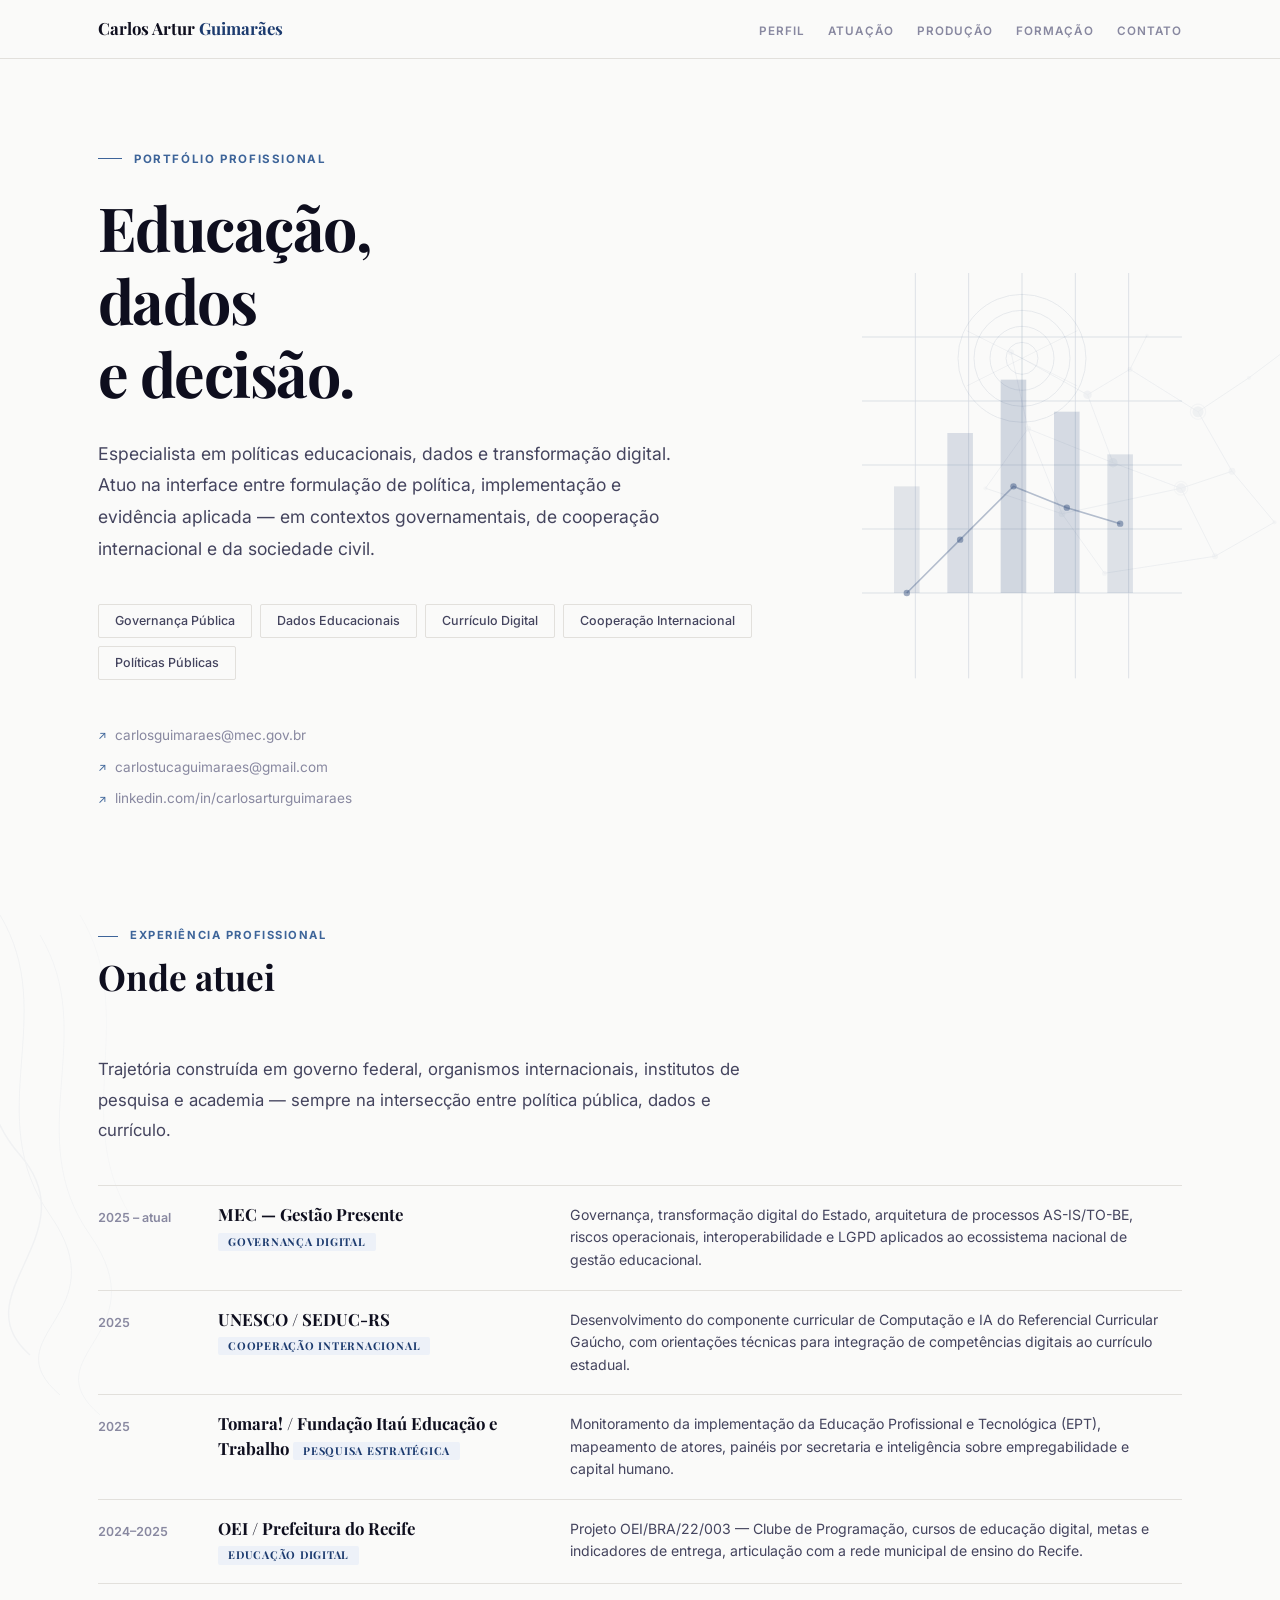
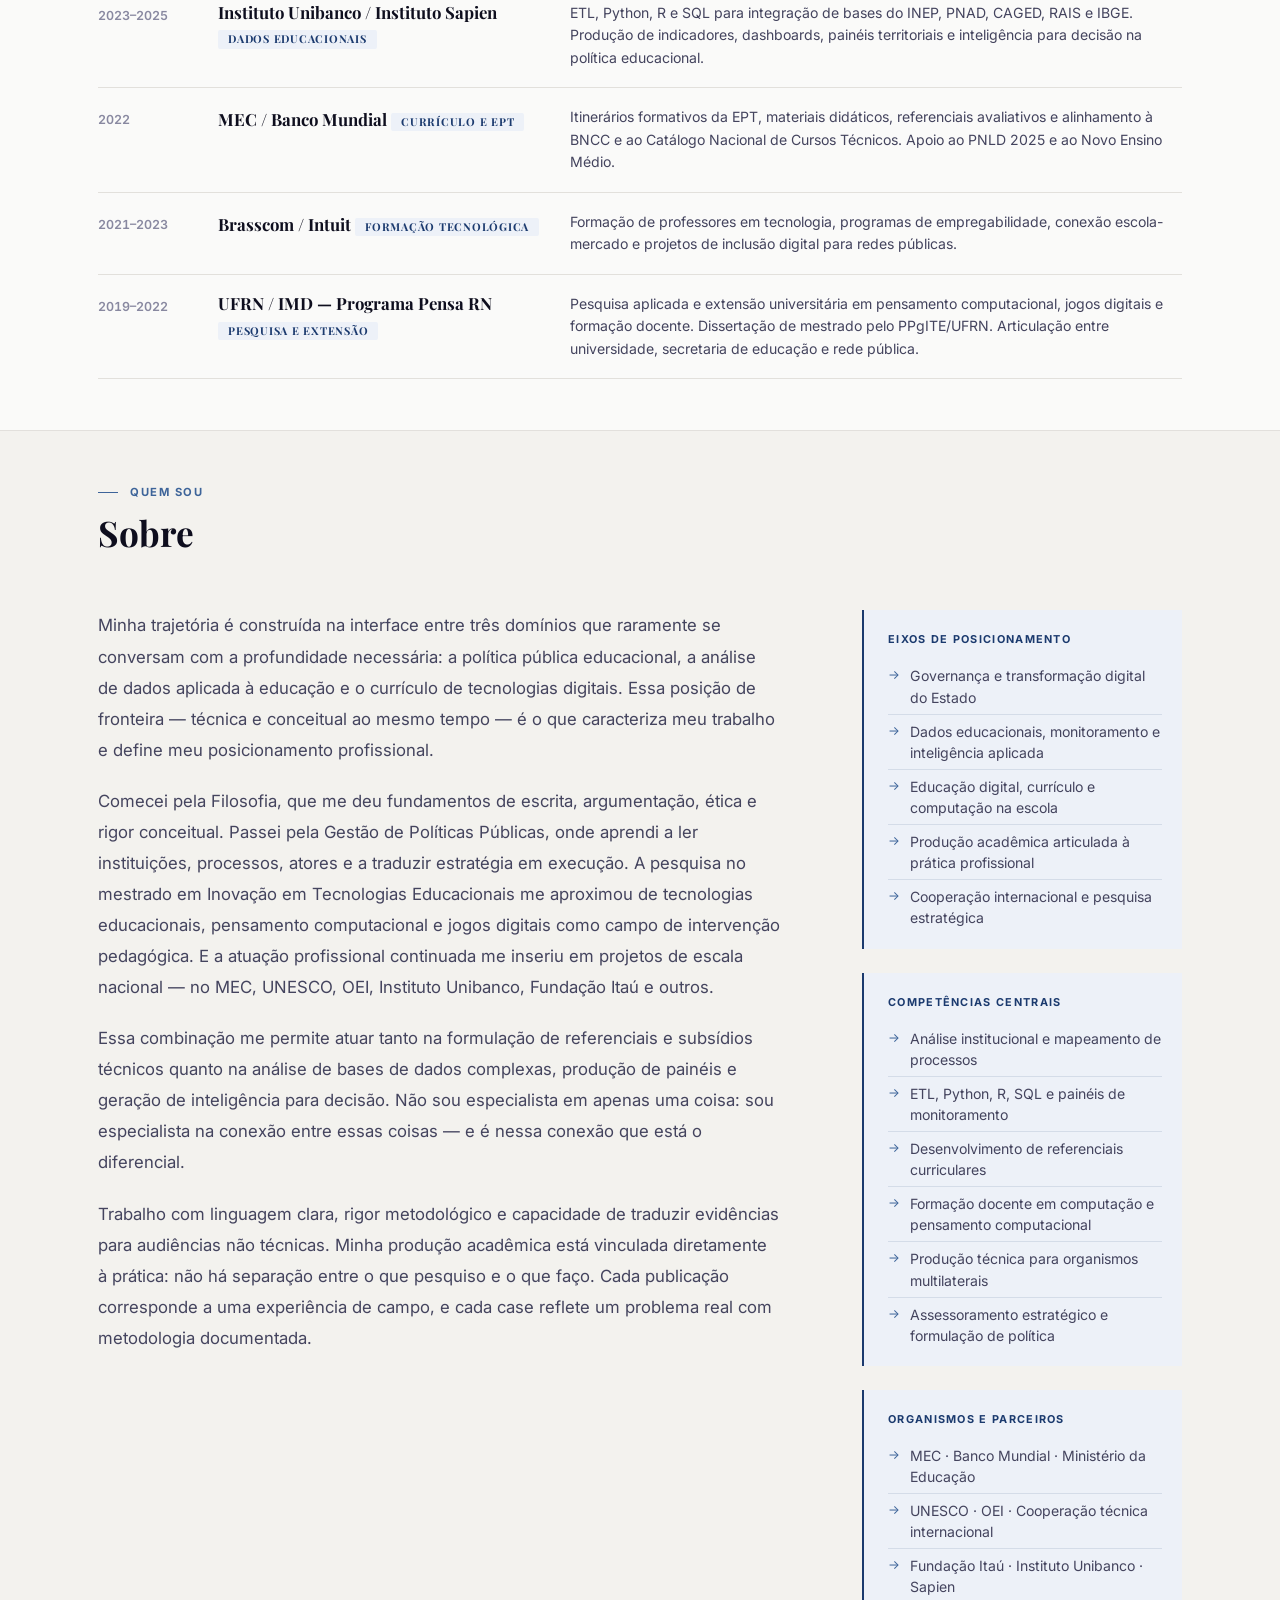
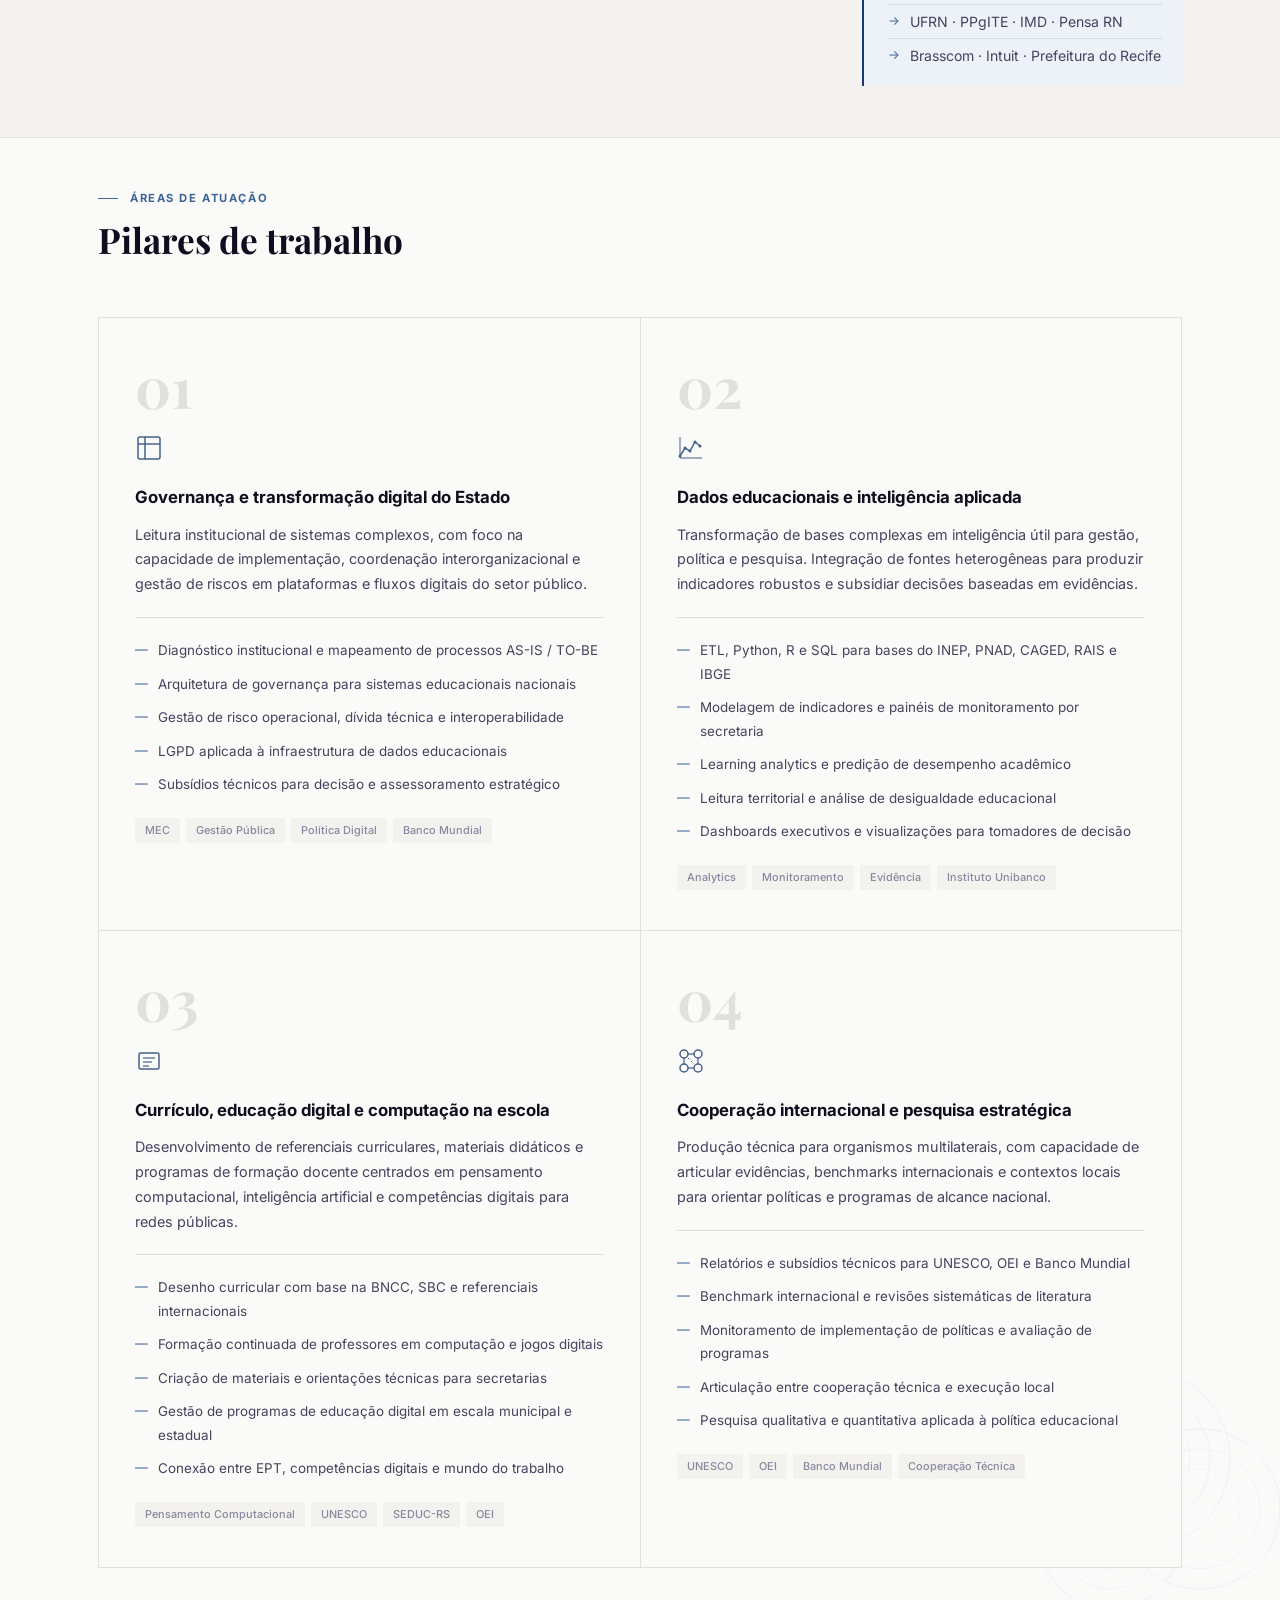
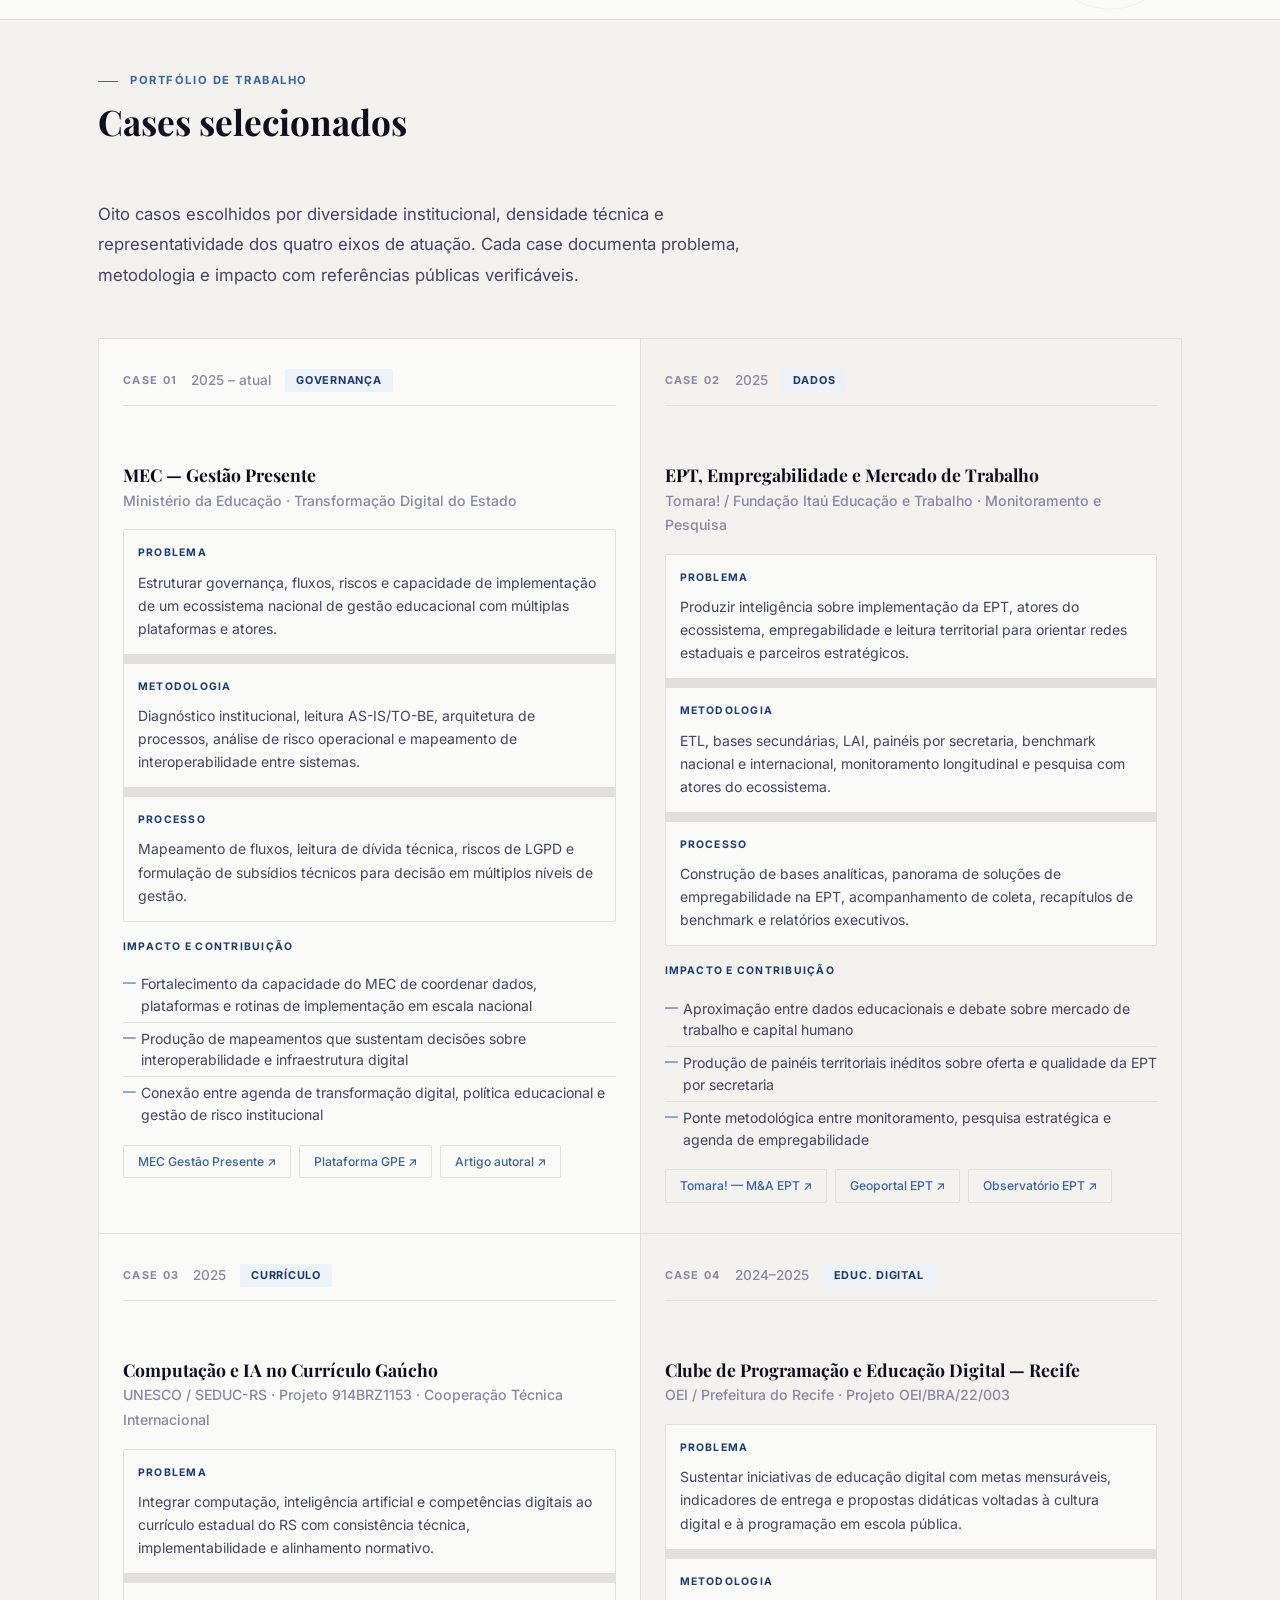
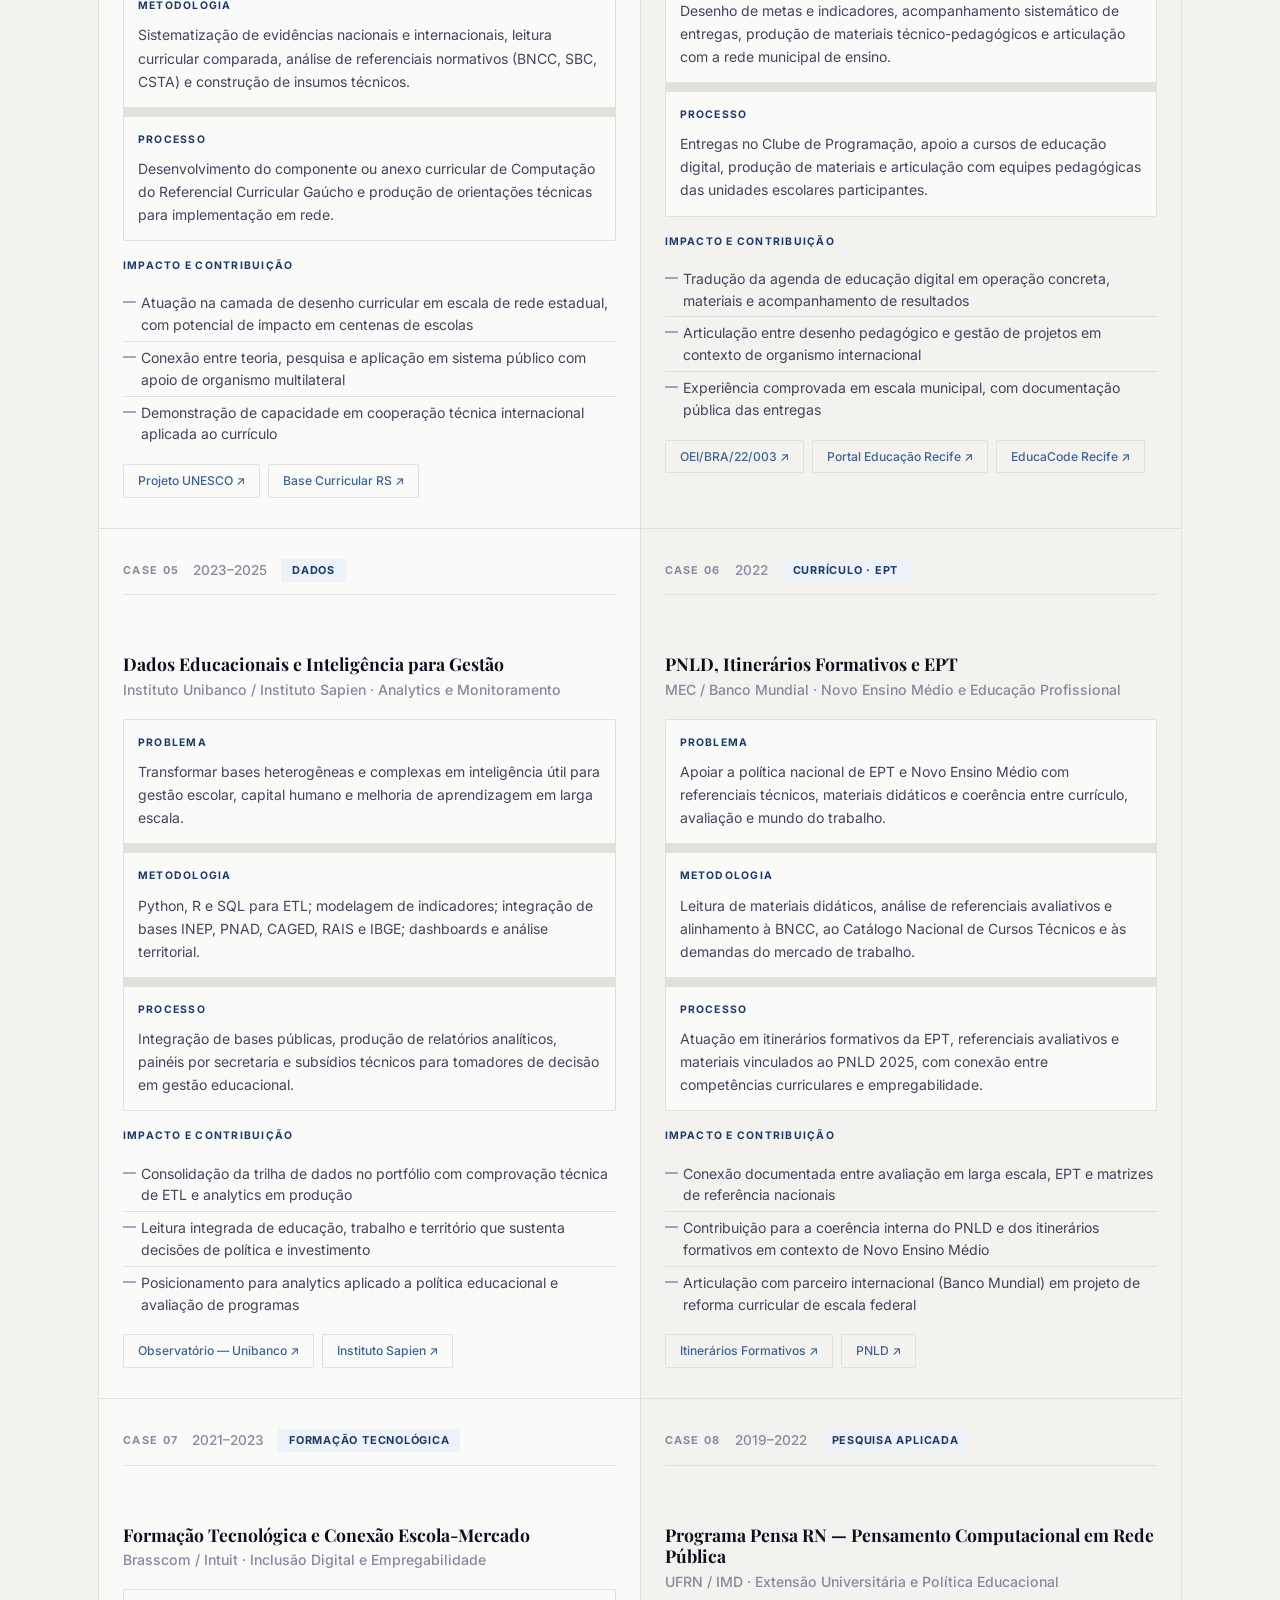
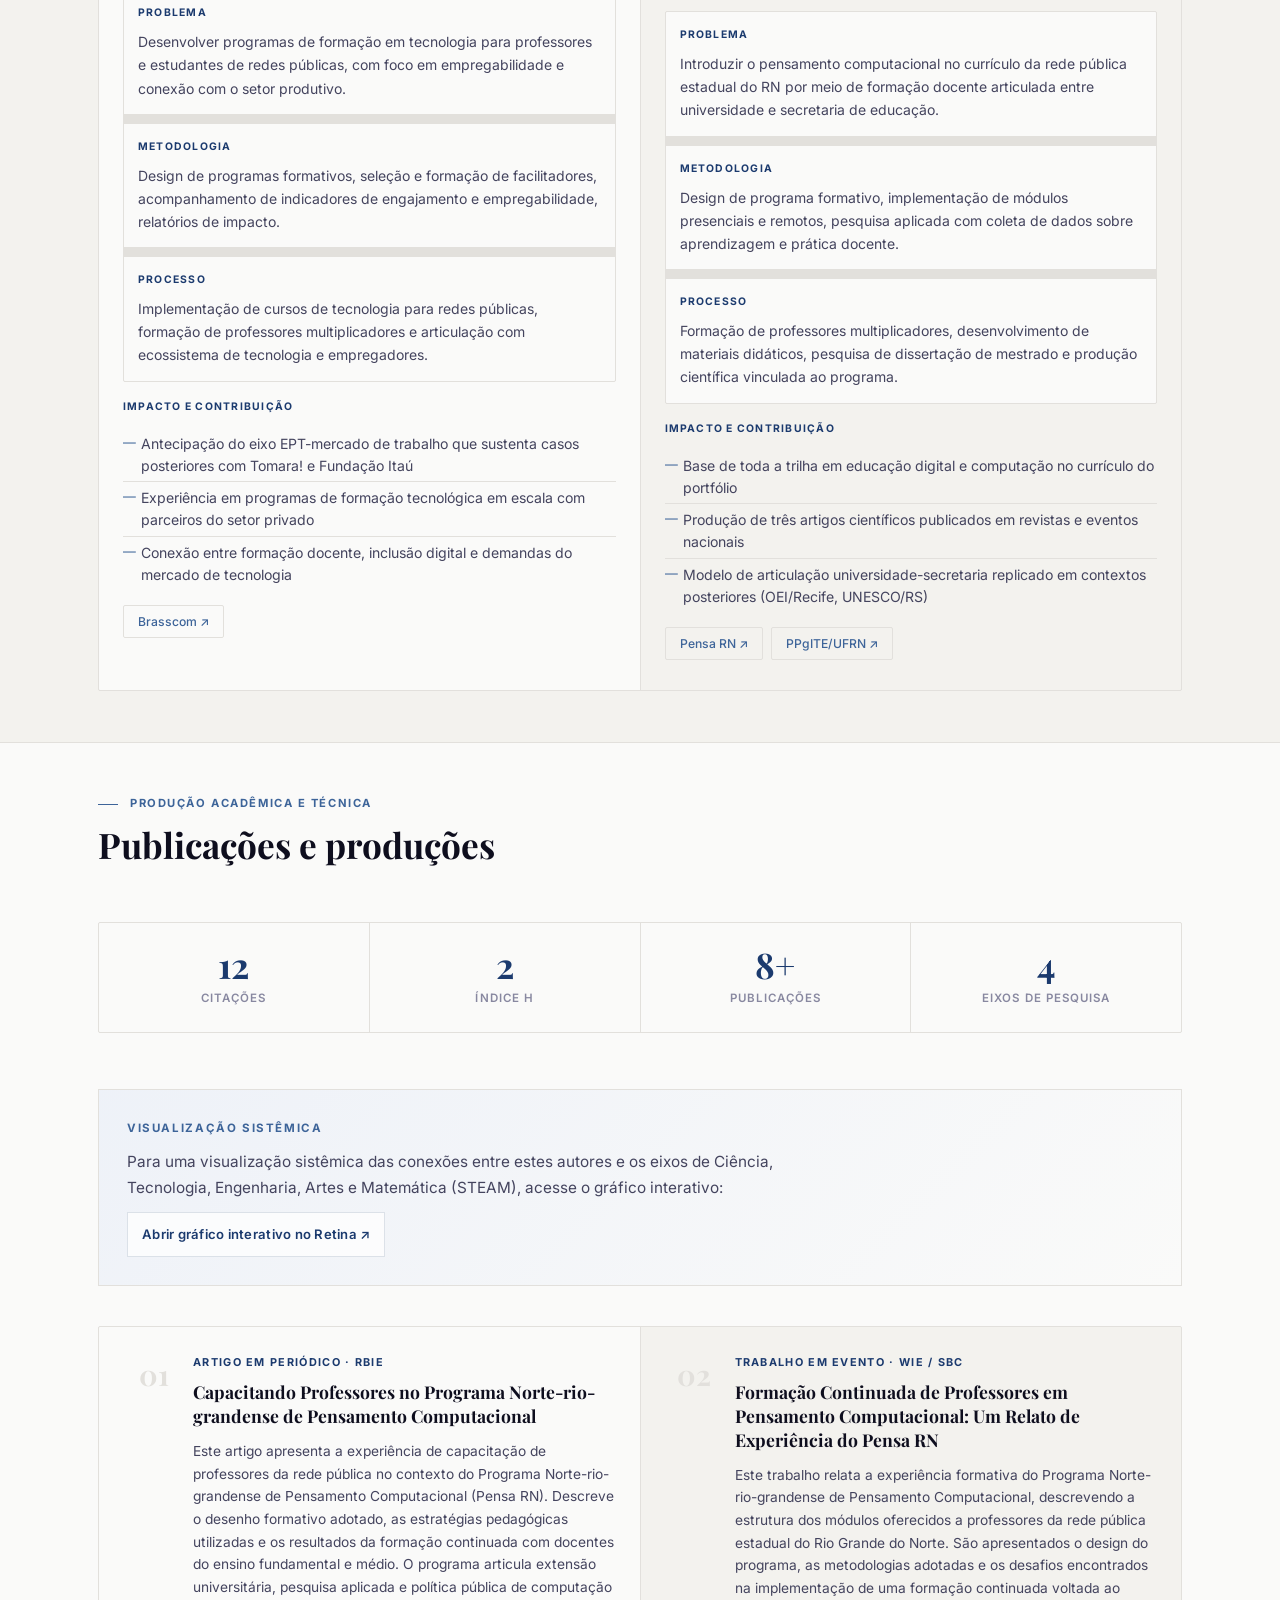
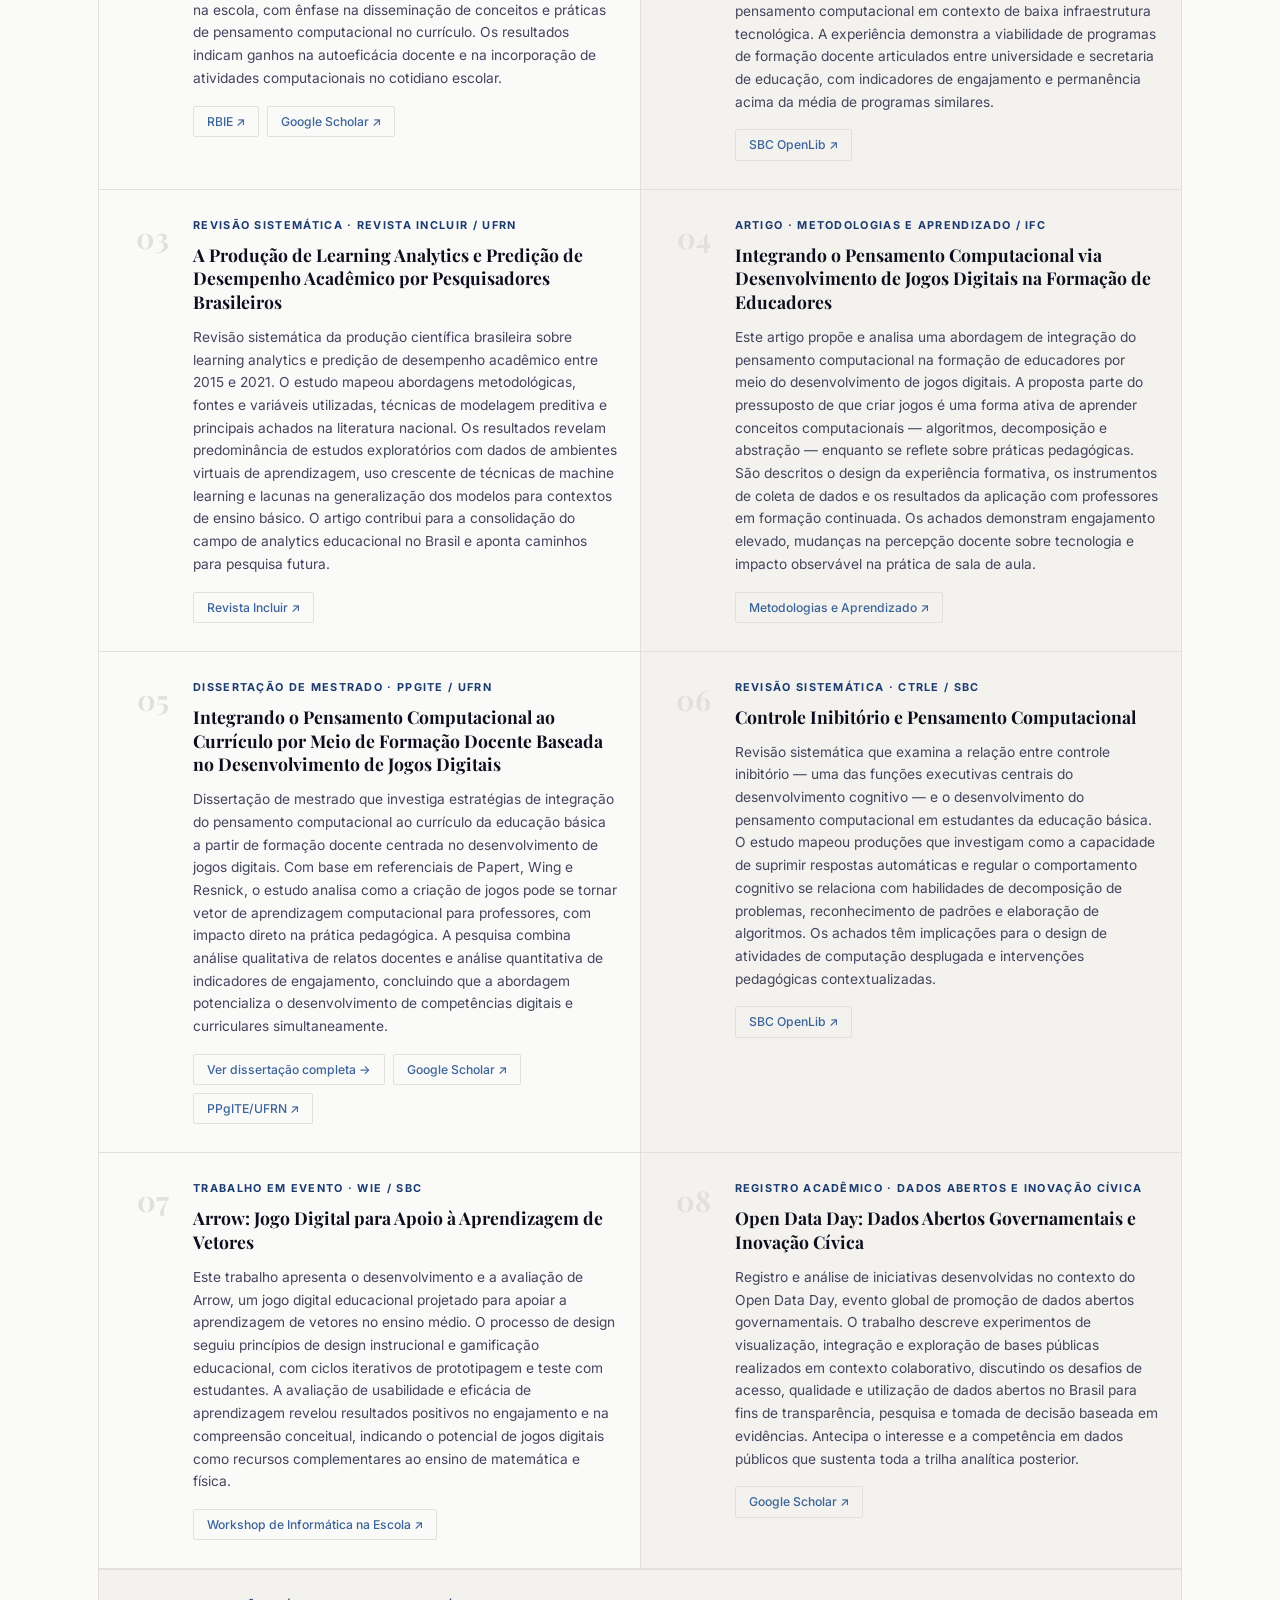
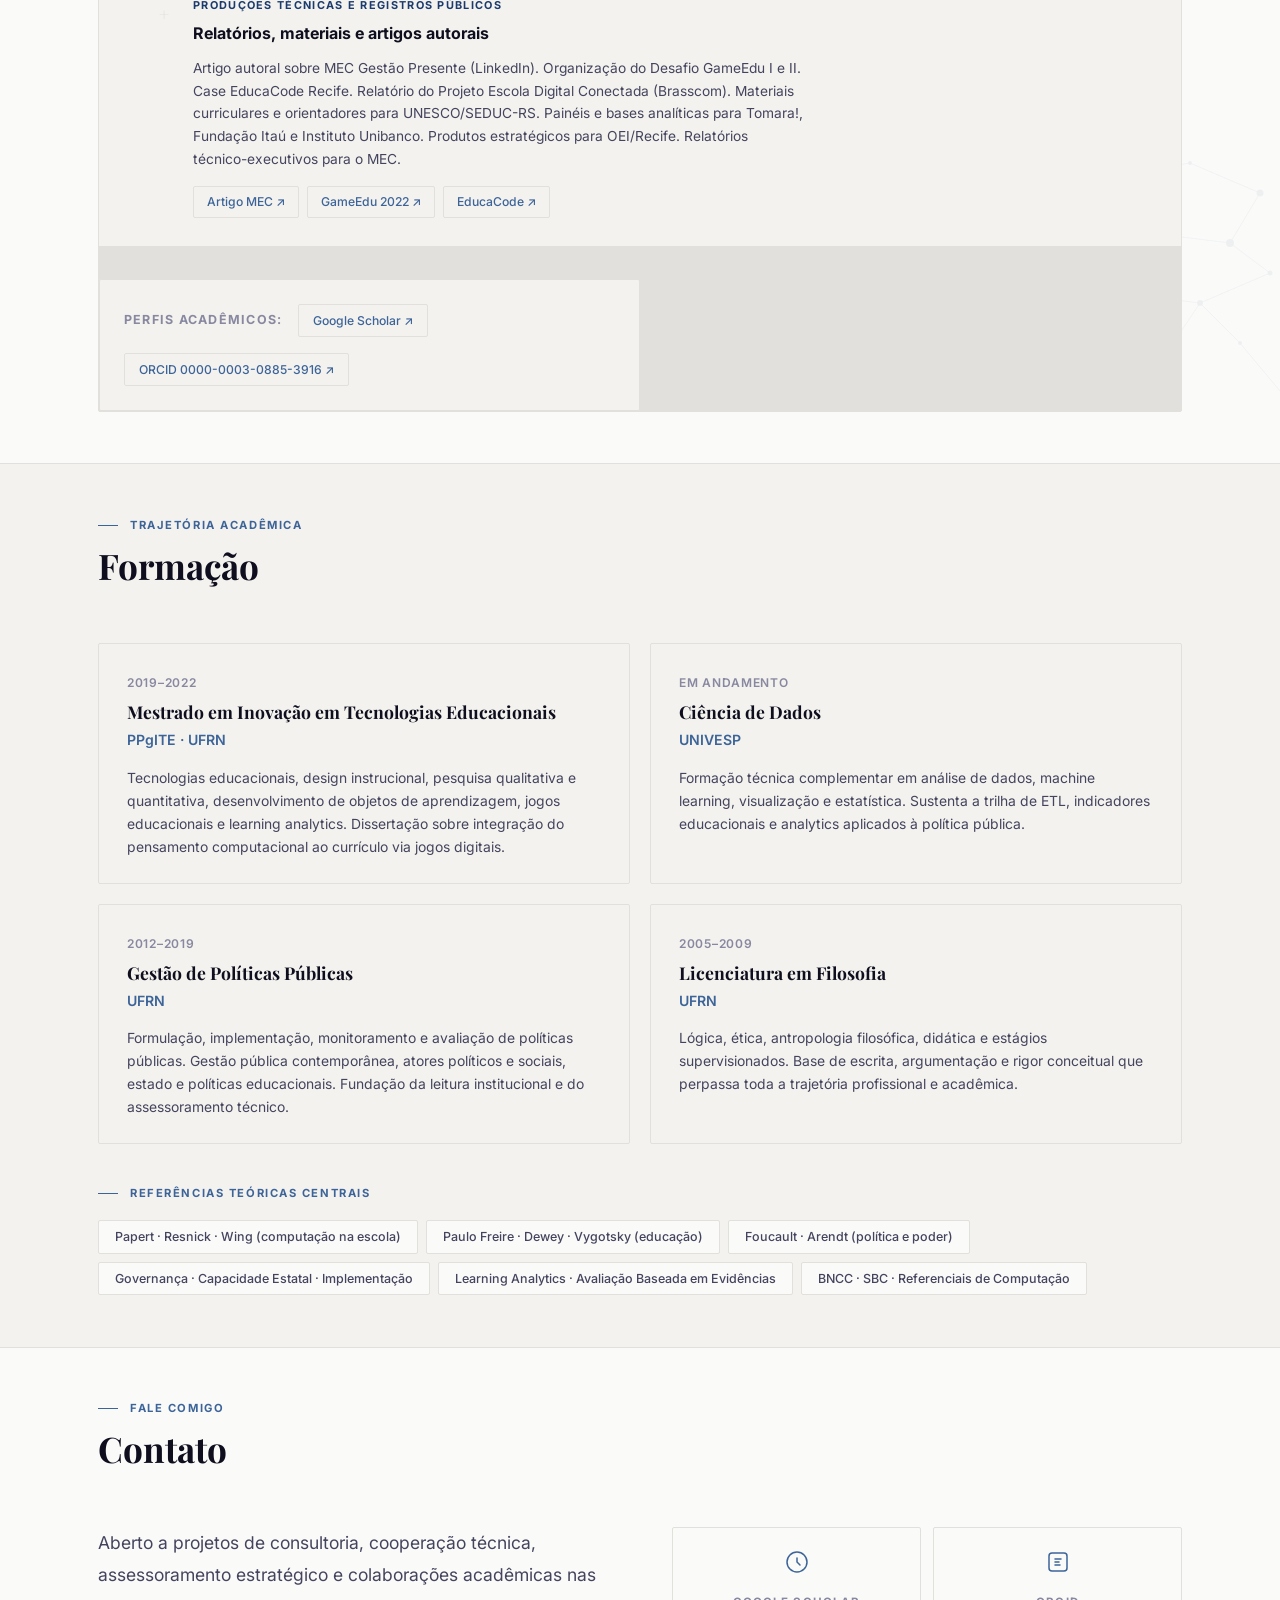
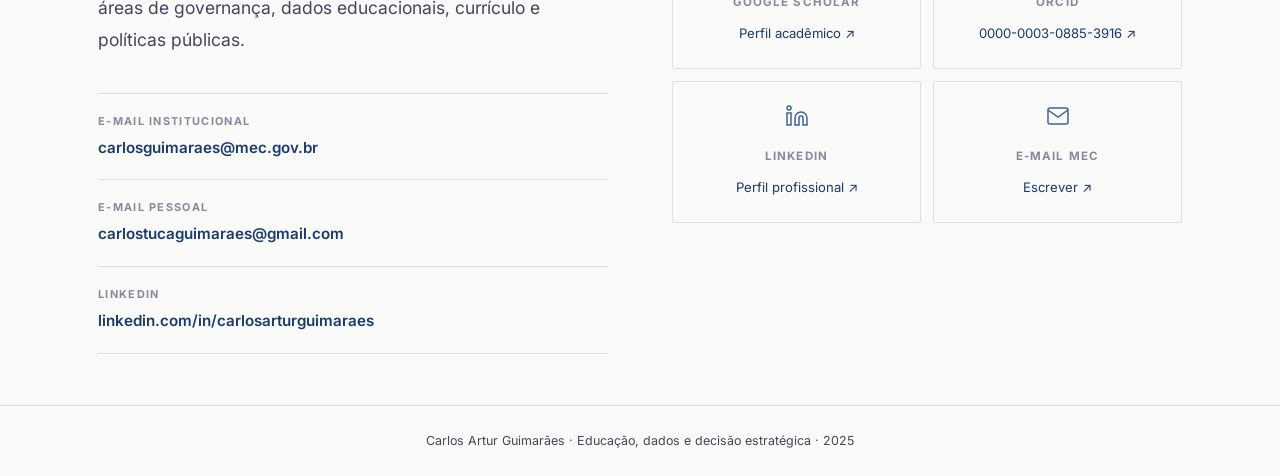
==== commit 64877fee: "Adiciona dissertação como subpágina do portfólio" ====
--- a/index.html
+++ b/index.html
@@ -936,6 +936,7 @@
           Dissertação de mestrado que investiga estratégias de integração do pensamento computacional ao currículo da educação básica a partir de formação docente centrada no desenvolvimento de jogos digitais. Com base em referenciais de Papert, Wing e Resnick, o estudo analisa como a criação de jogos pode se tornar vetor de aprendizagem computacional para professores, com impacto direto na prática pedagógica. A pesquisa combina análise qualitativa de relatos docentes e análise quantitativa de indicadores de engajamento, concluindo que a abordagem potencializa o desenvolvimento de competências digitais e curriculares simultaneamente.
         </p>
         <div class="pub-links">
+          <a href="dissertacao/" class="pub-link">Ver dissertação completa →</a>
           <a href="https://scholar.google.com/citations?user=XfzydjwAAAAJ&hl=pt-BR" target="_blank" class="pub-link">Google Scholar ↗</a>
           <a href="https://posgraduacao.ufrn.br/10481/programa/apresentacao" target="_blank" class="pub-link">PPgITE/UFRN ↗</a>
         </div>
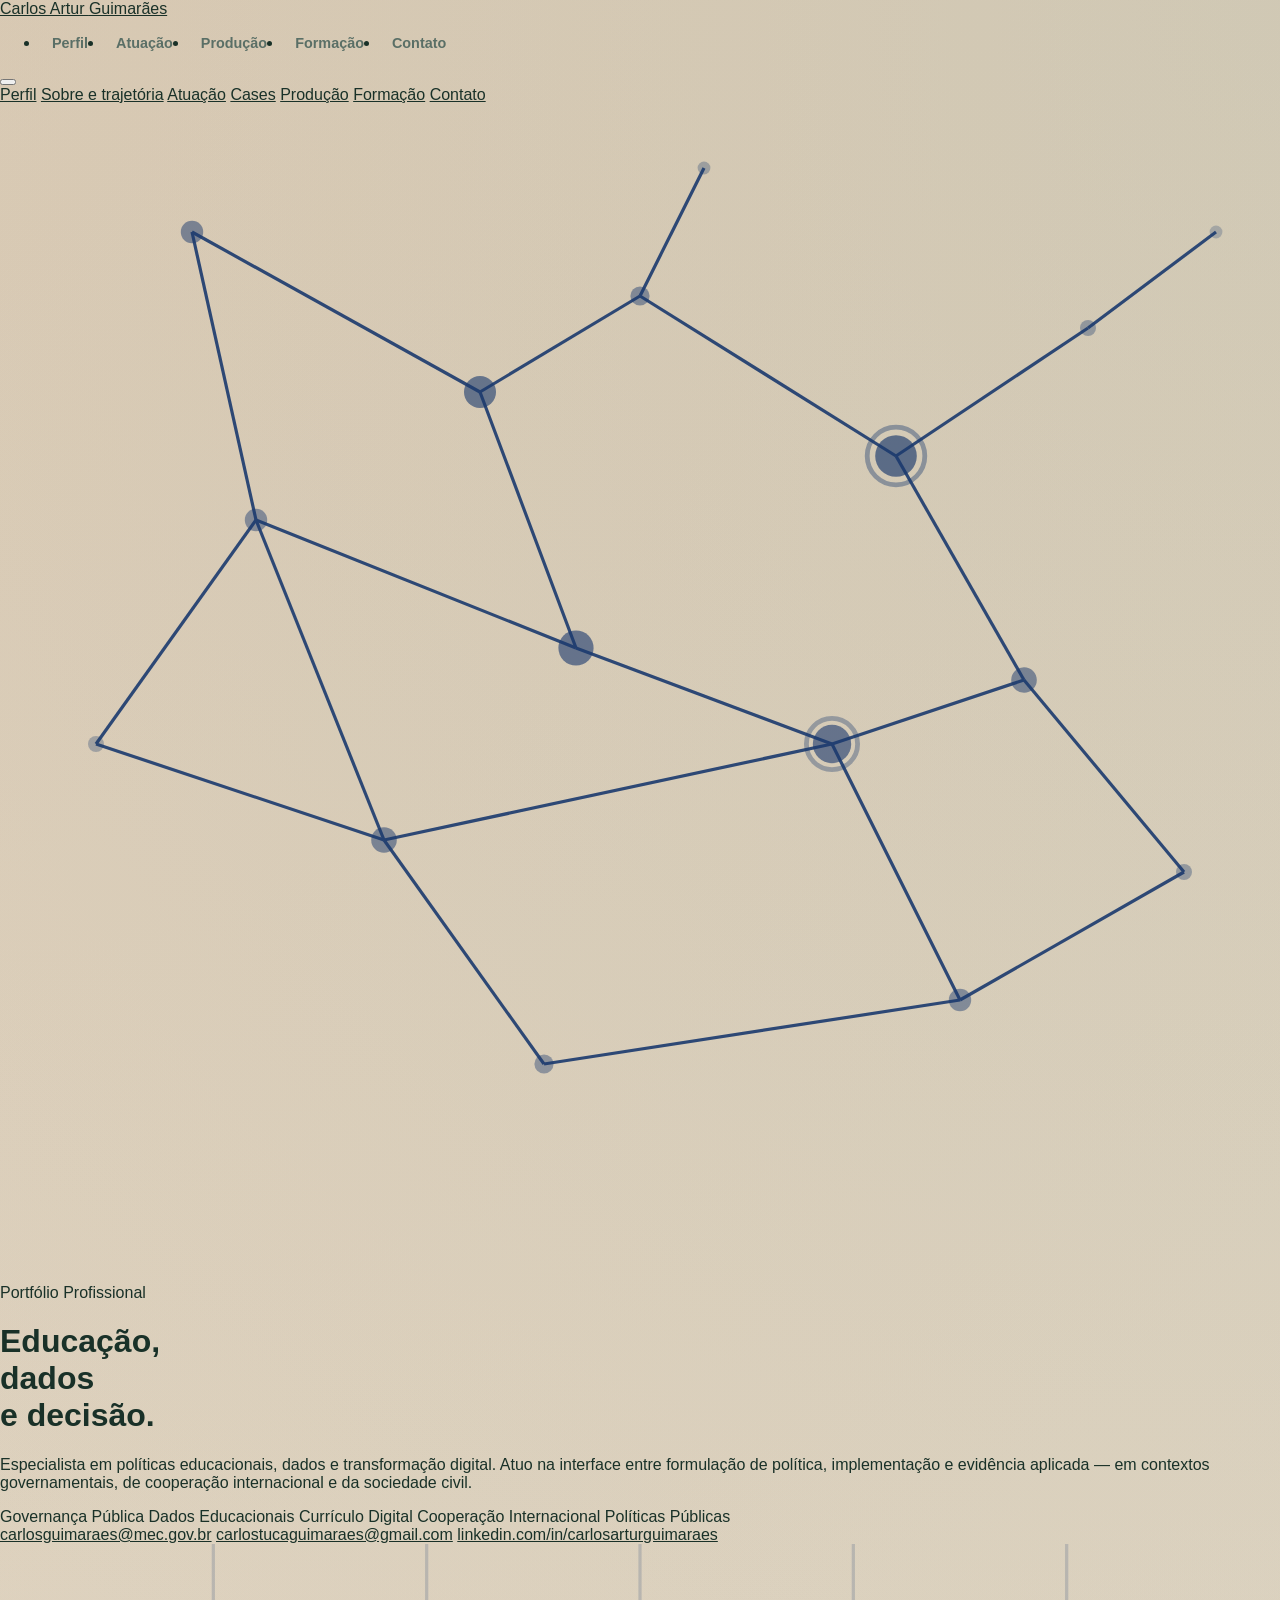
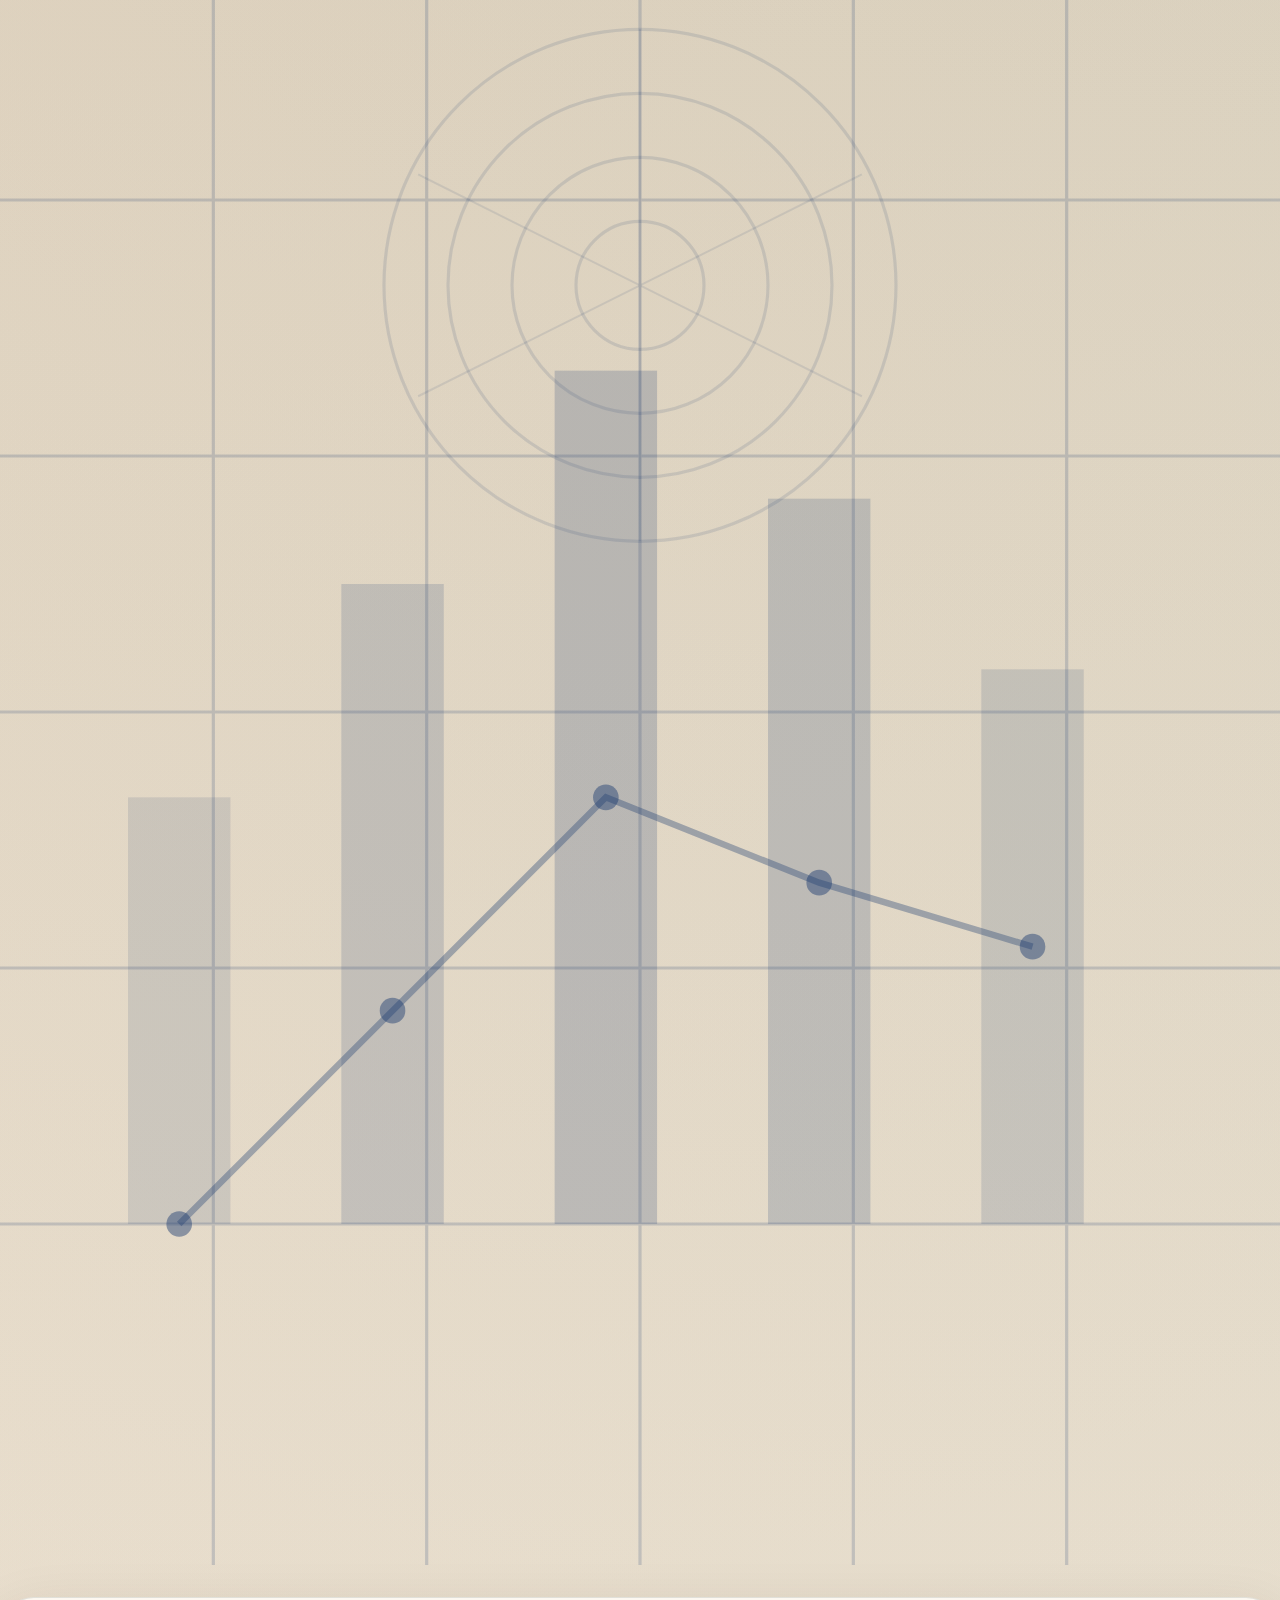
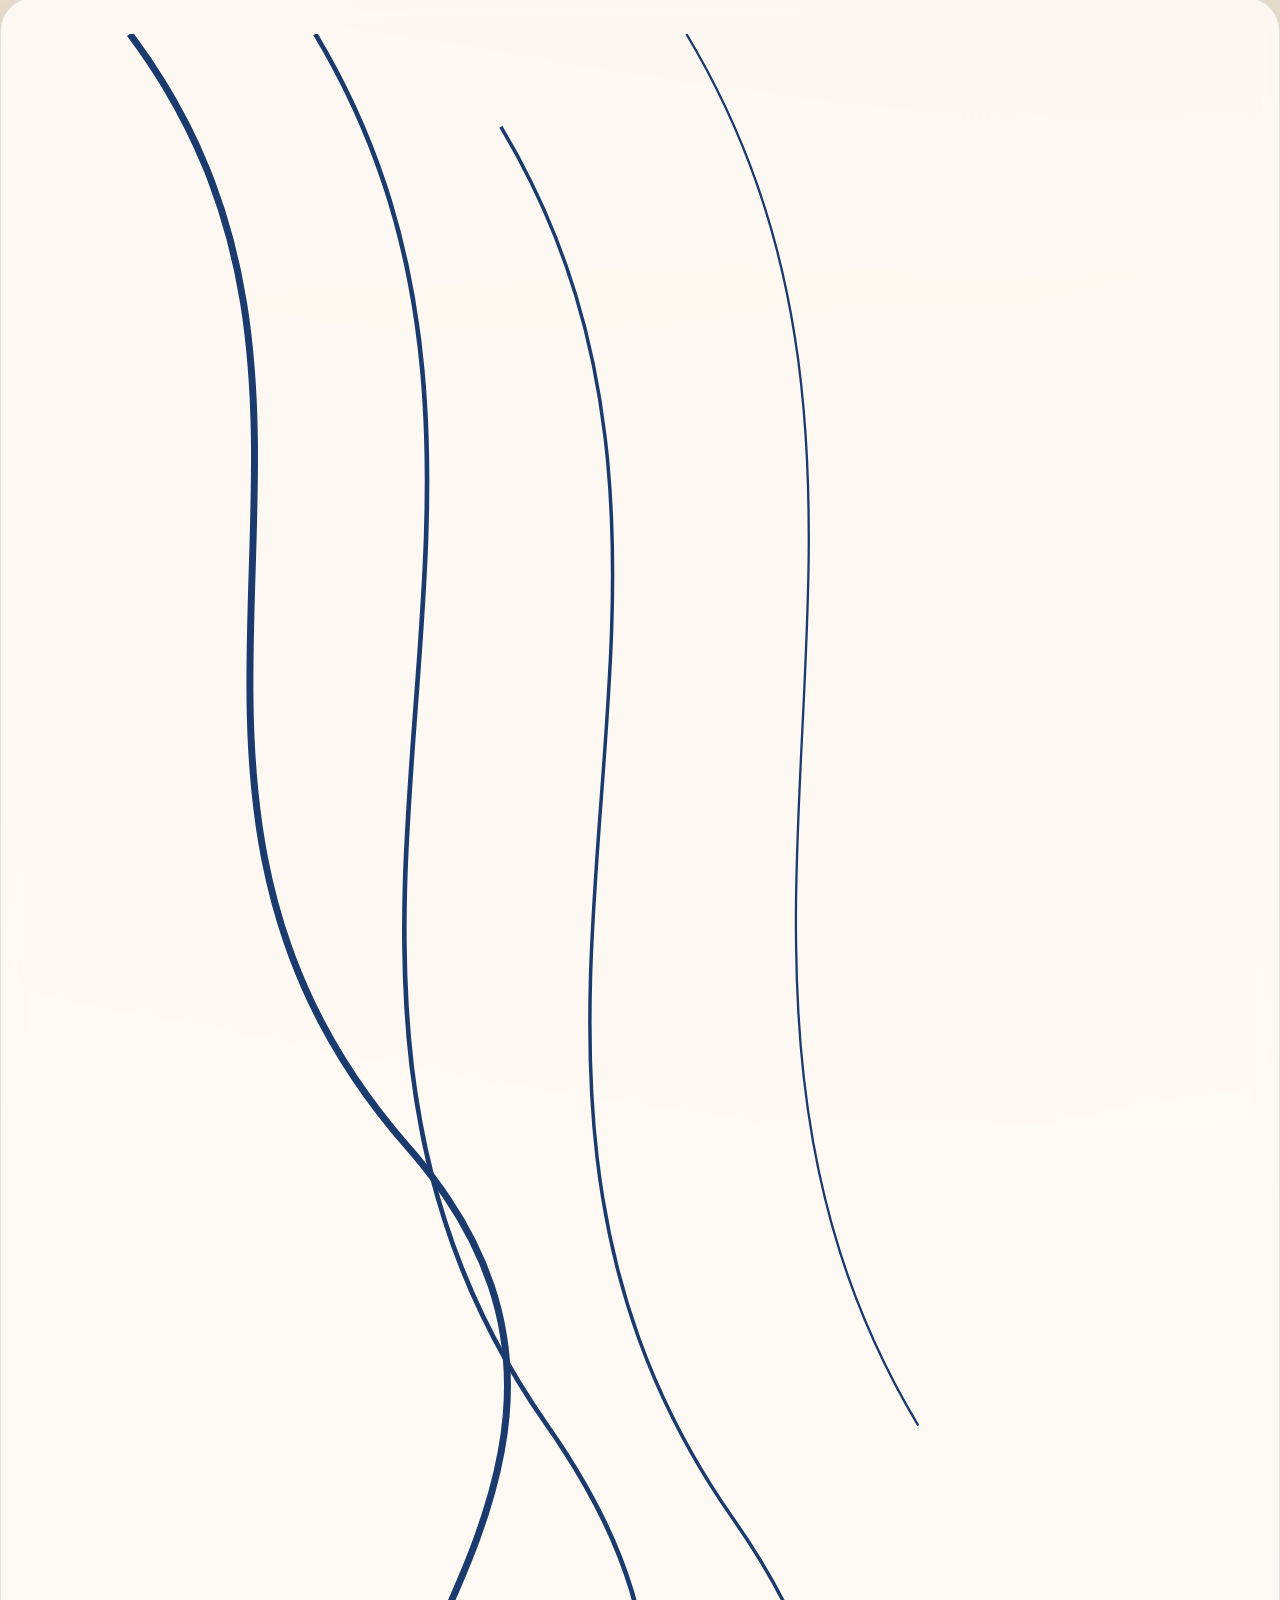
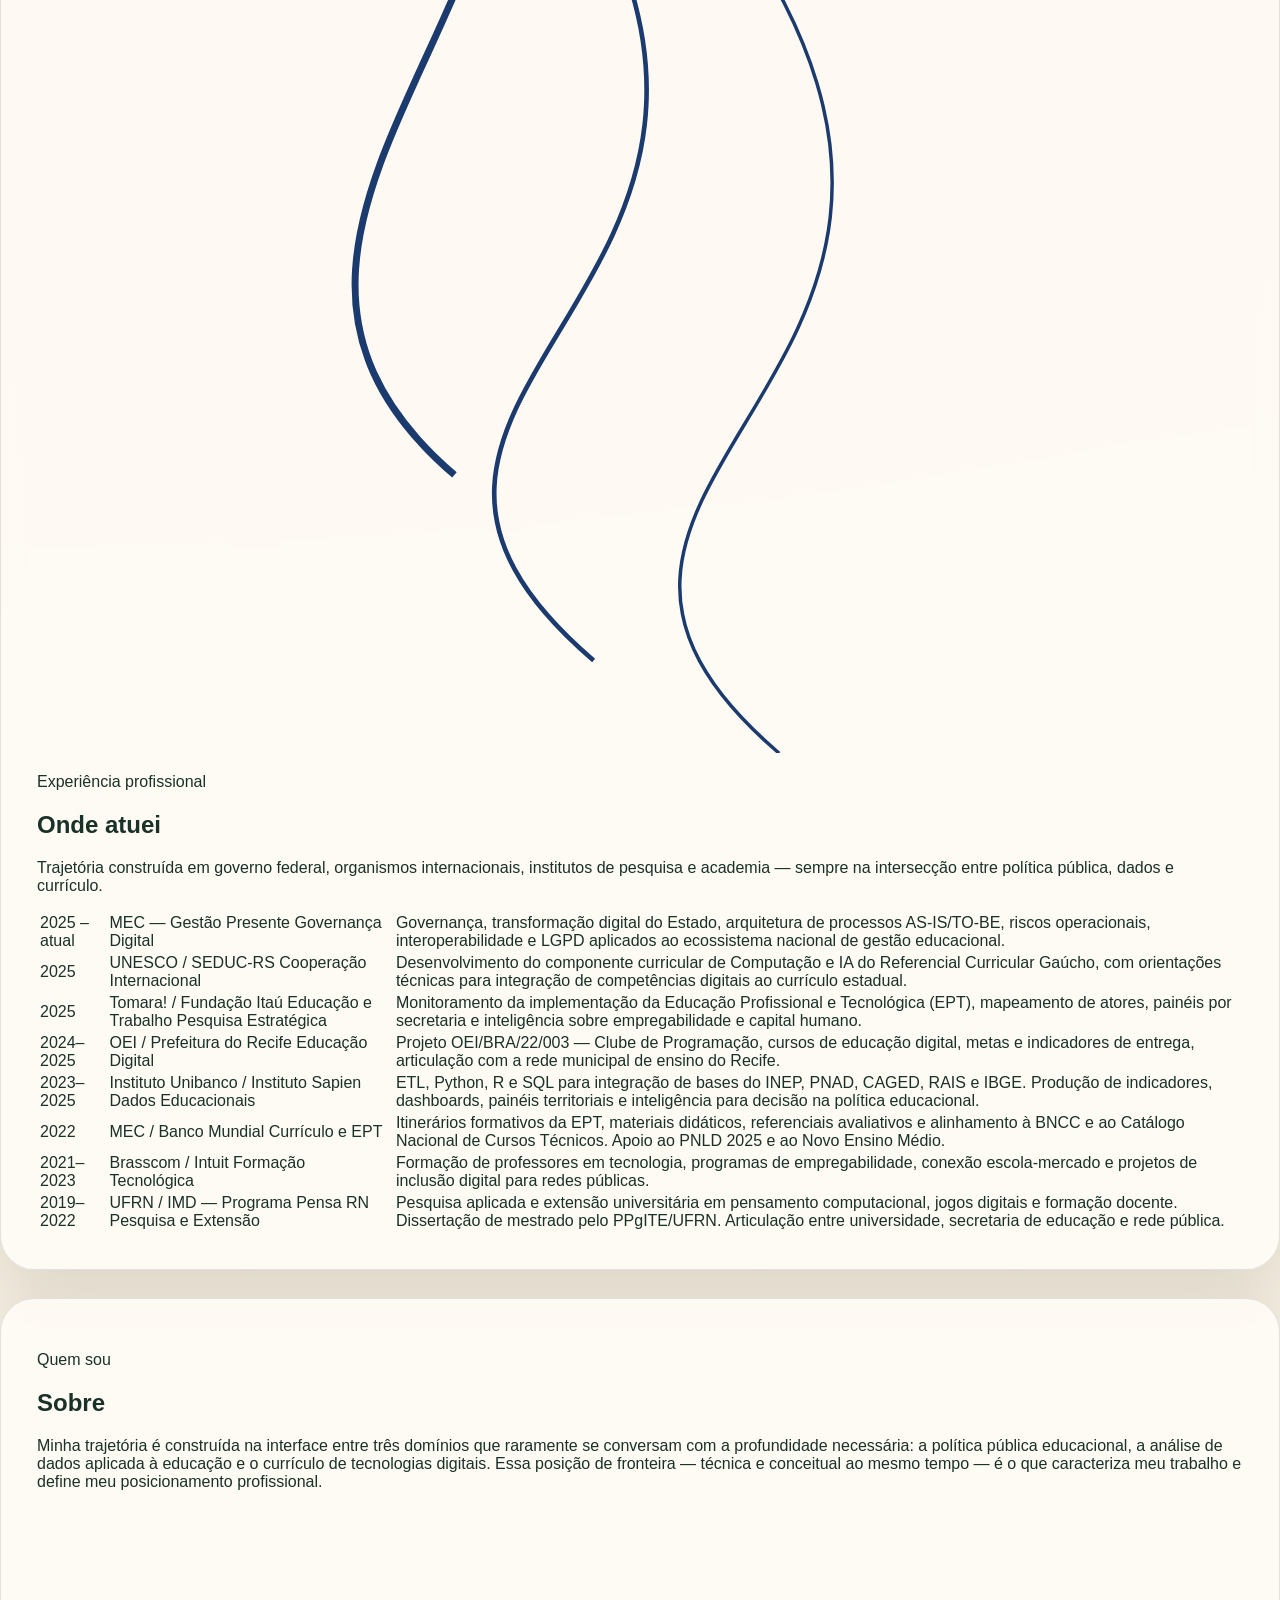
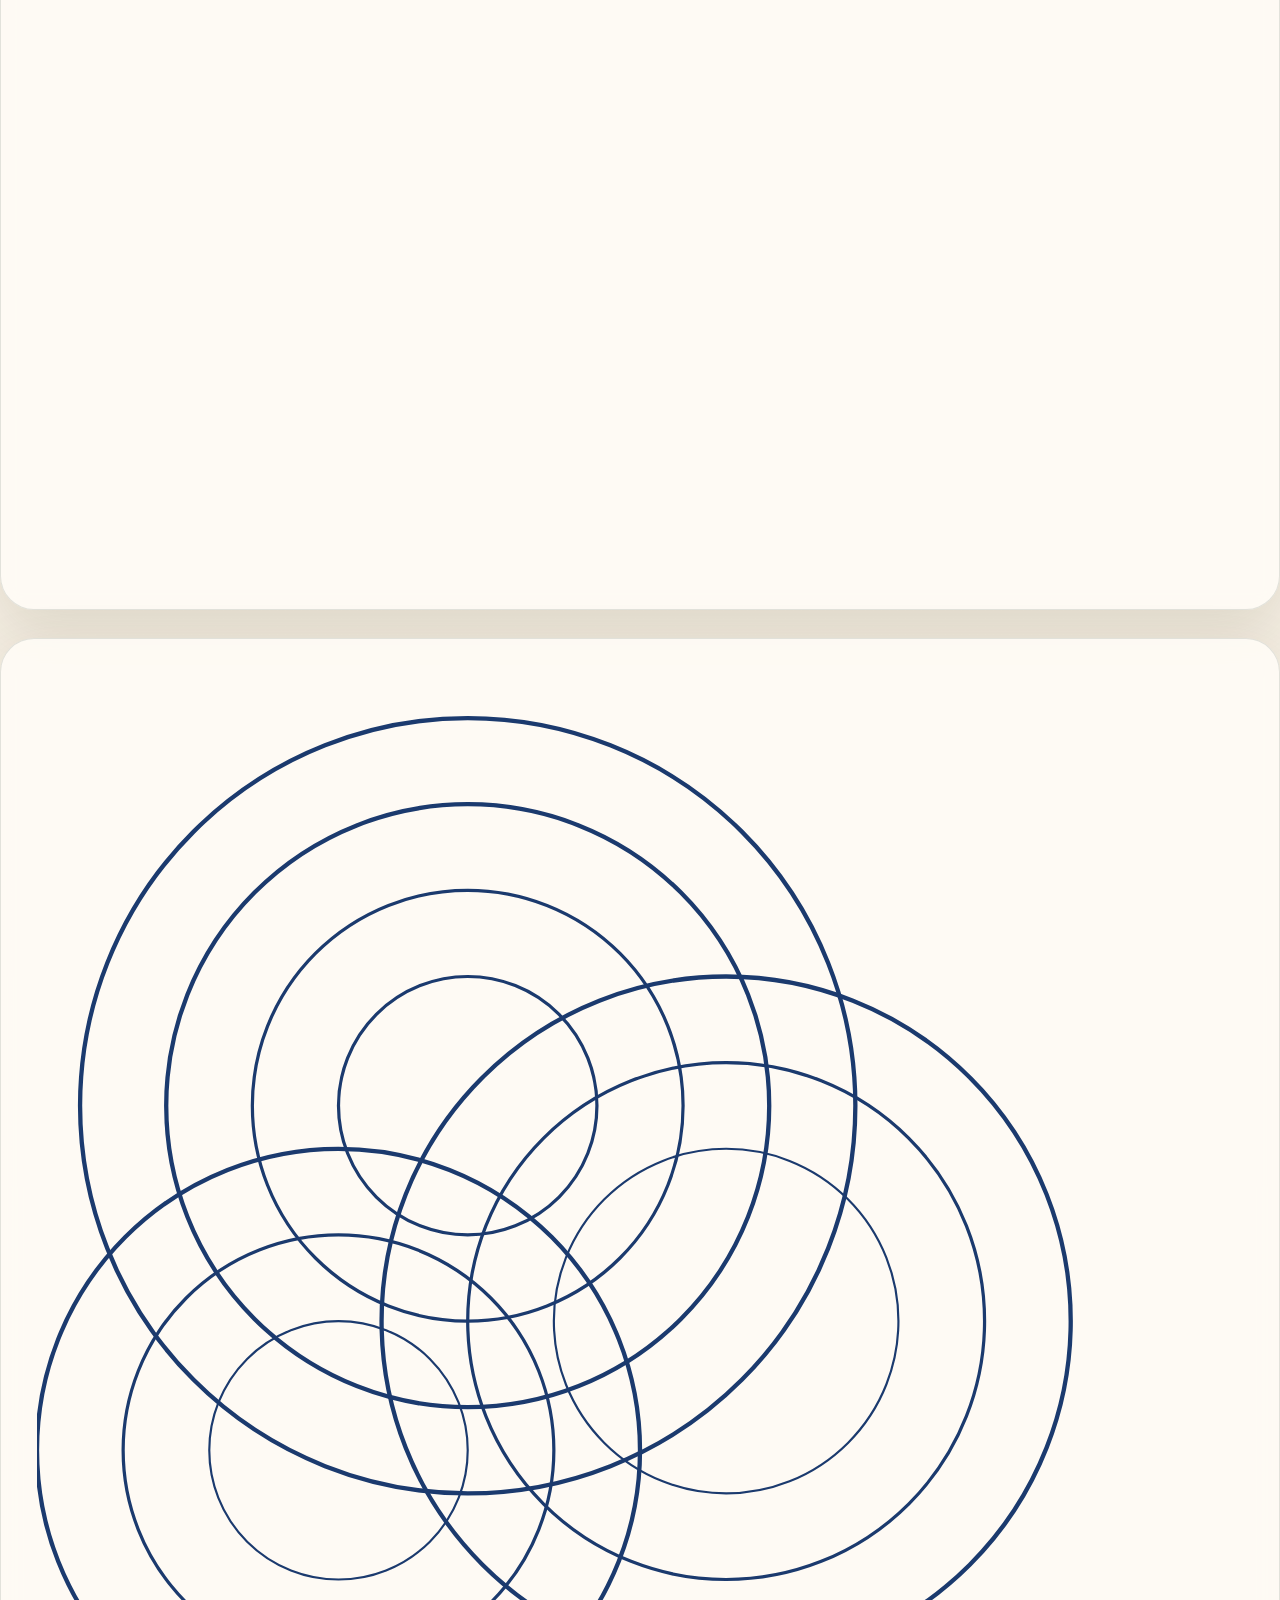
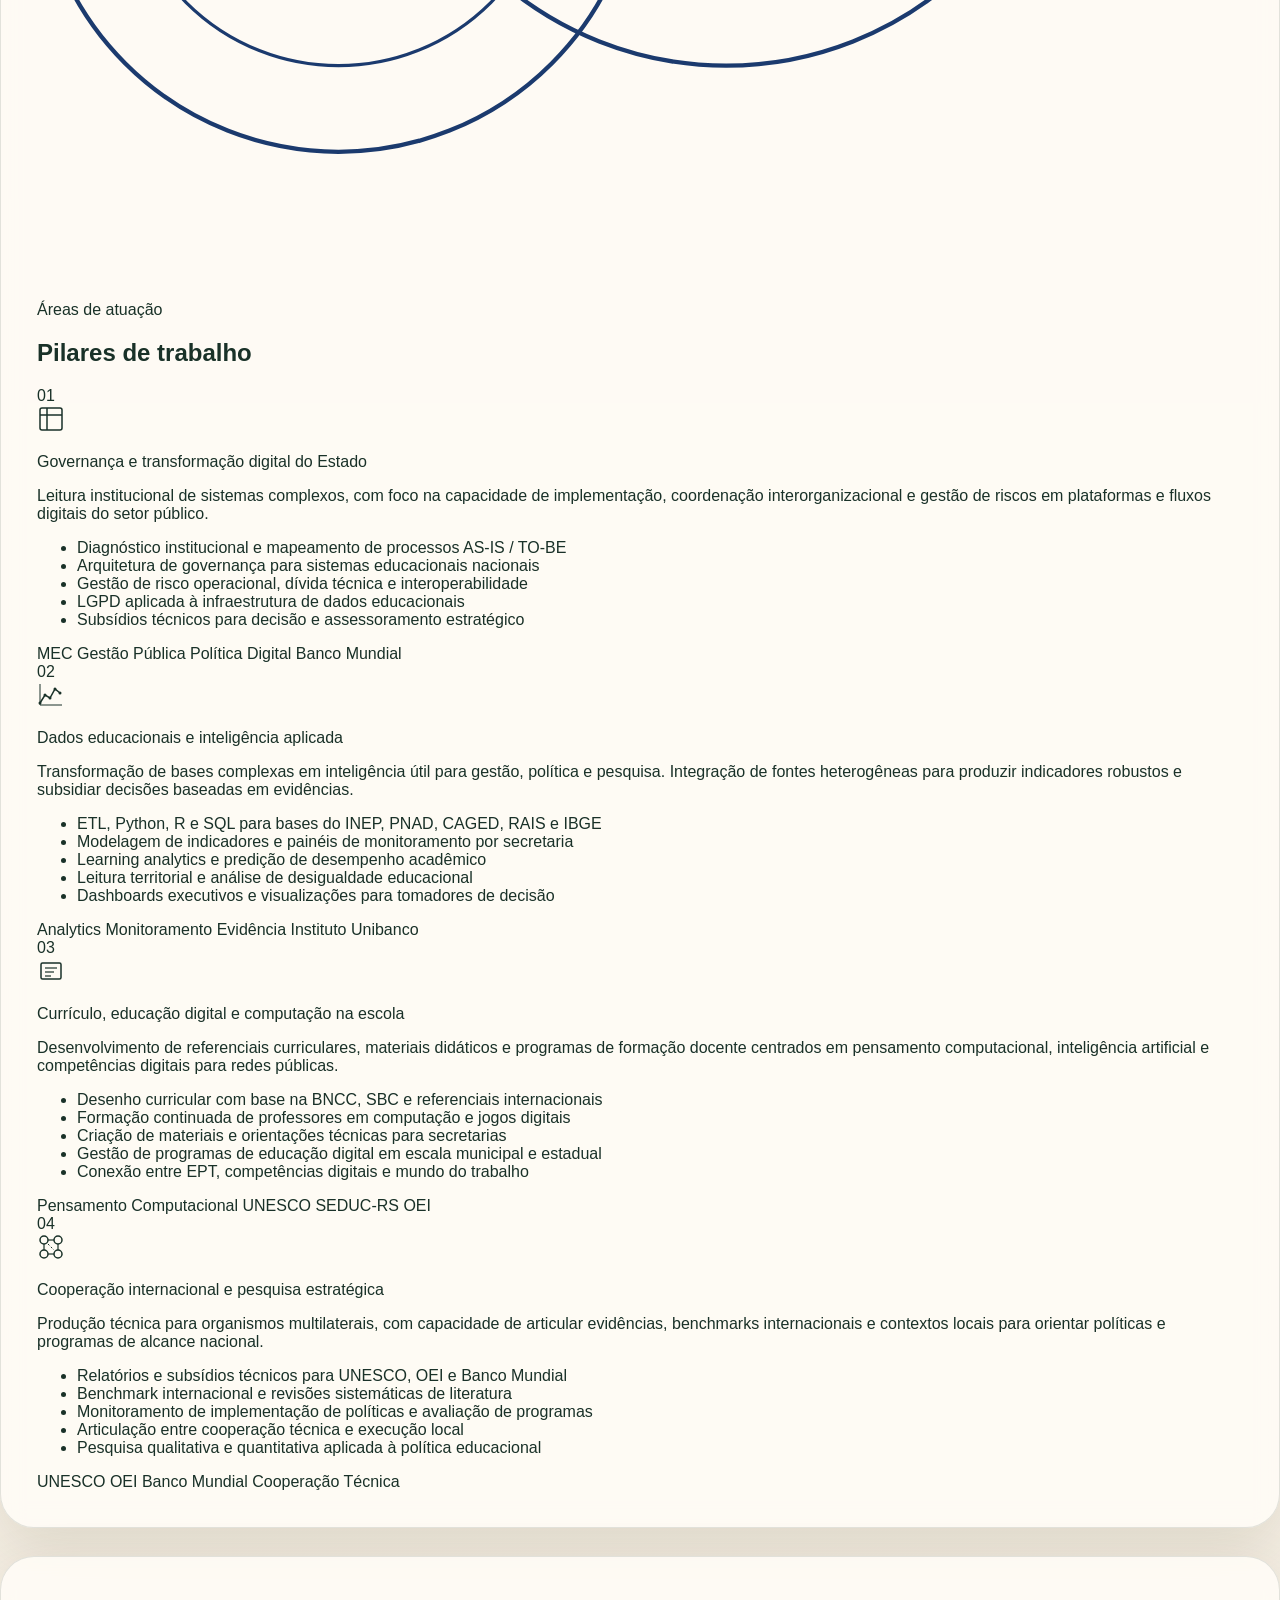
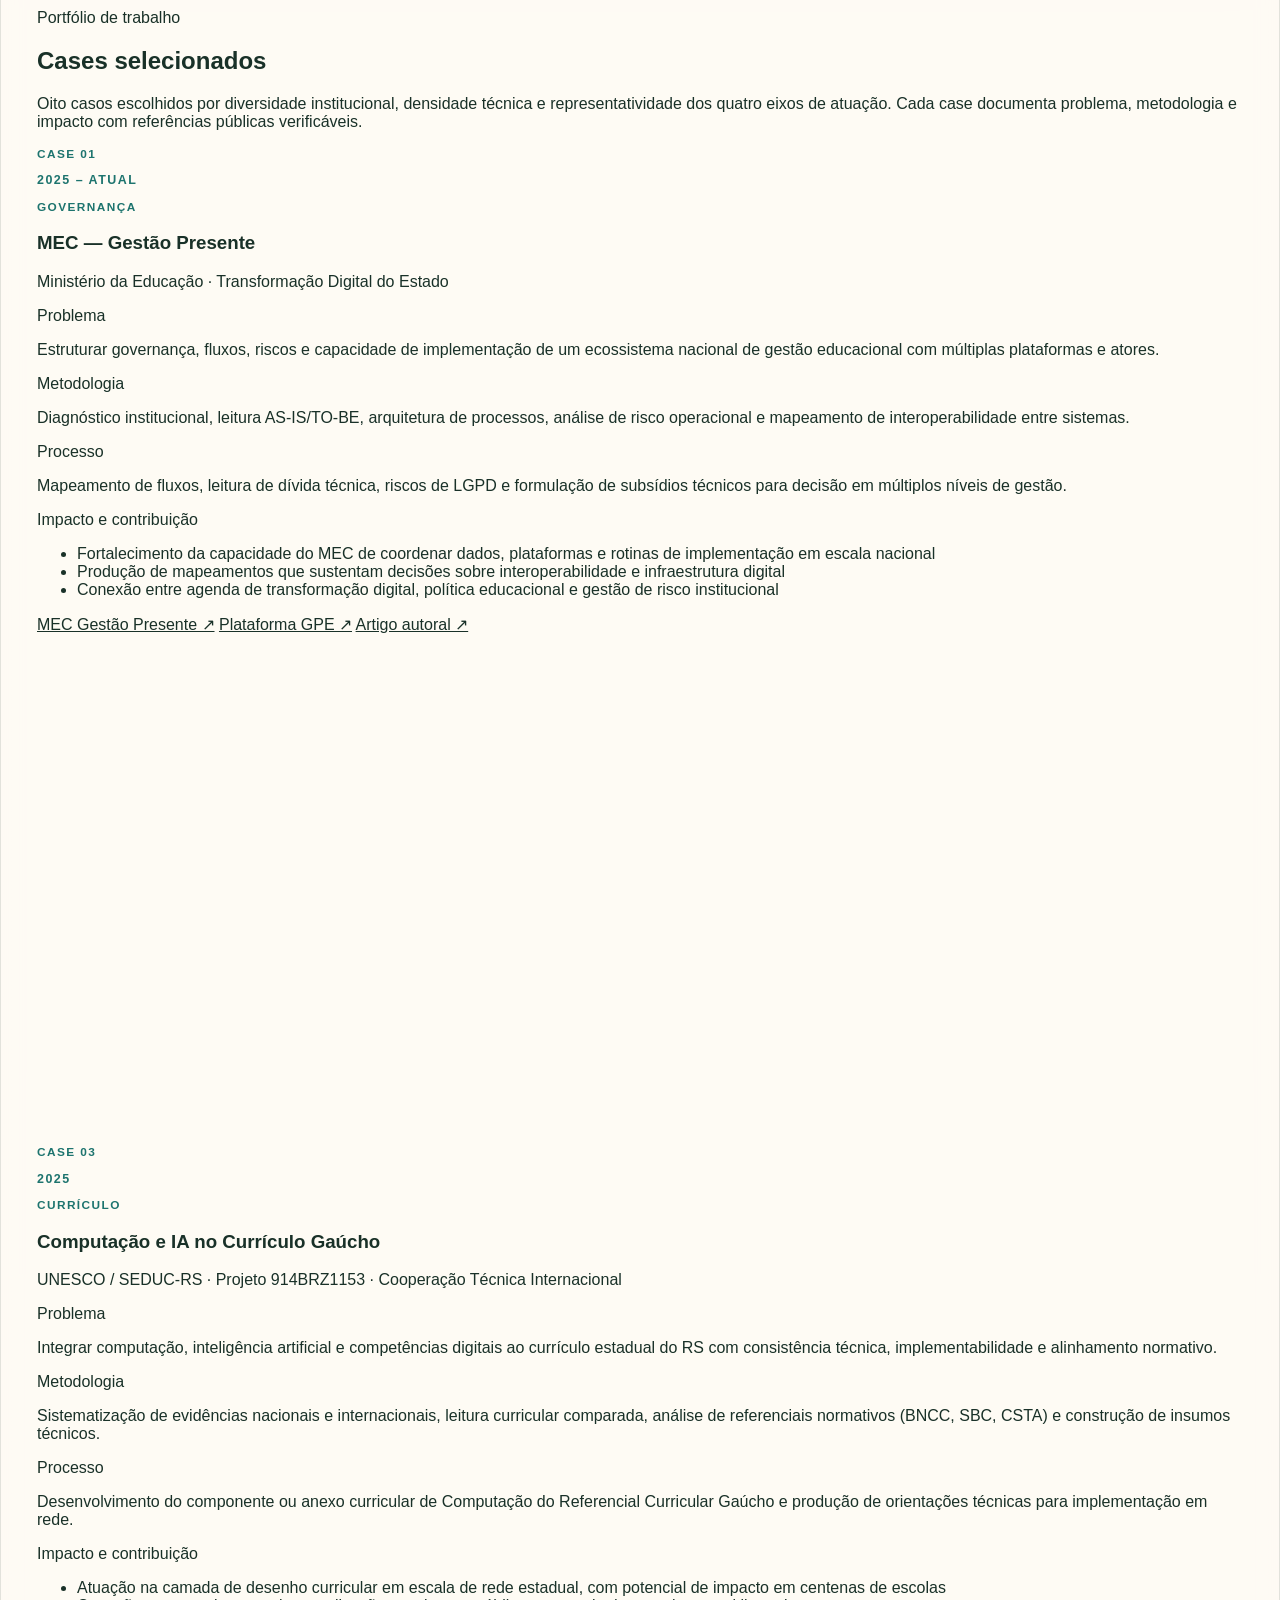
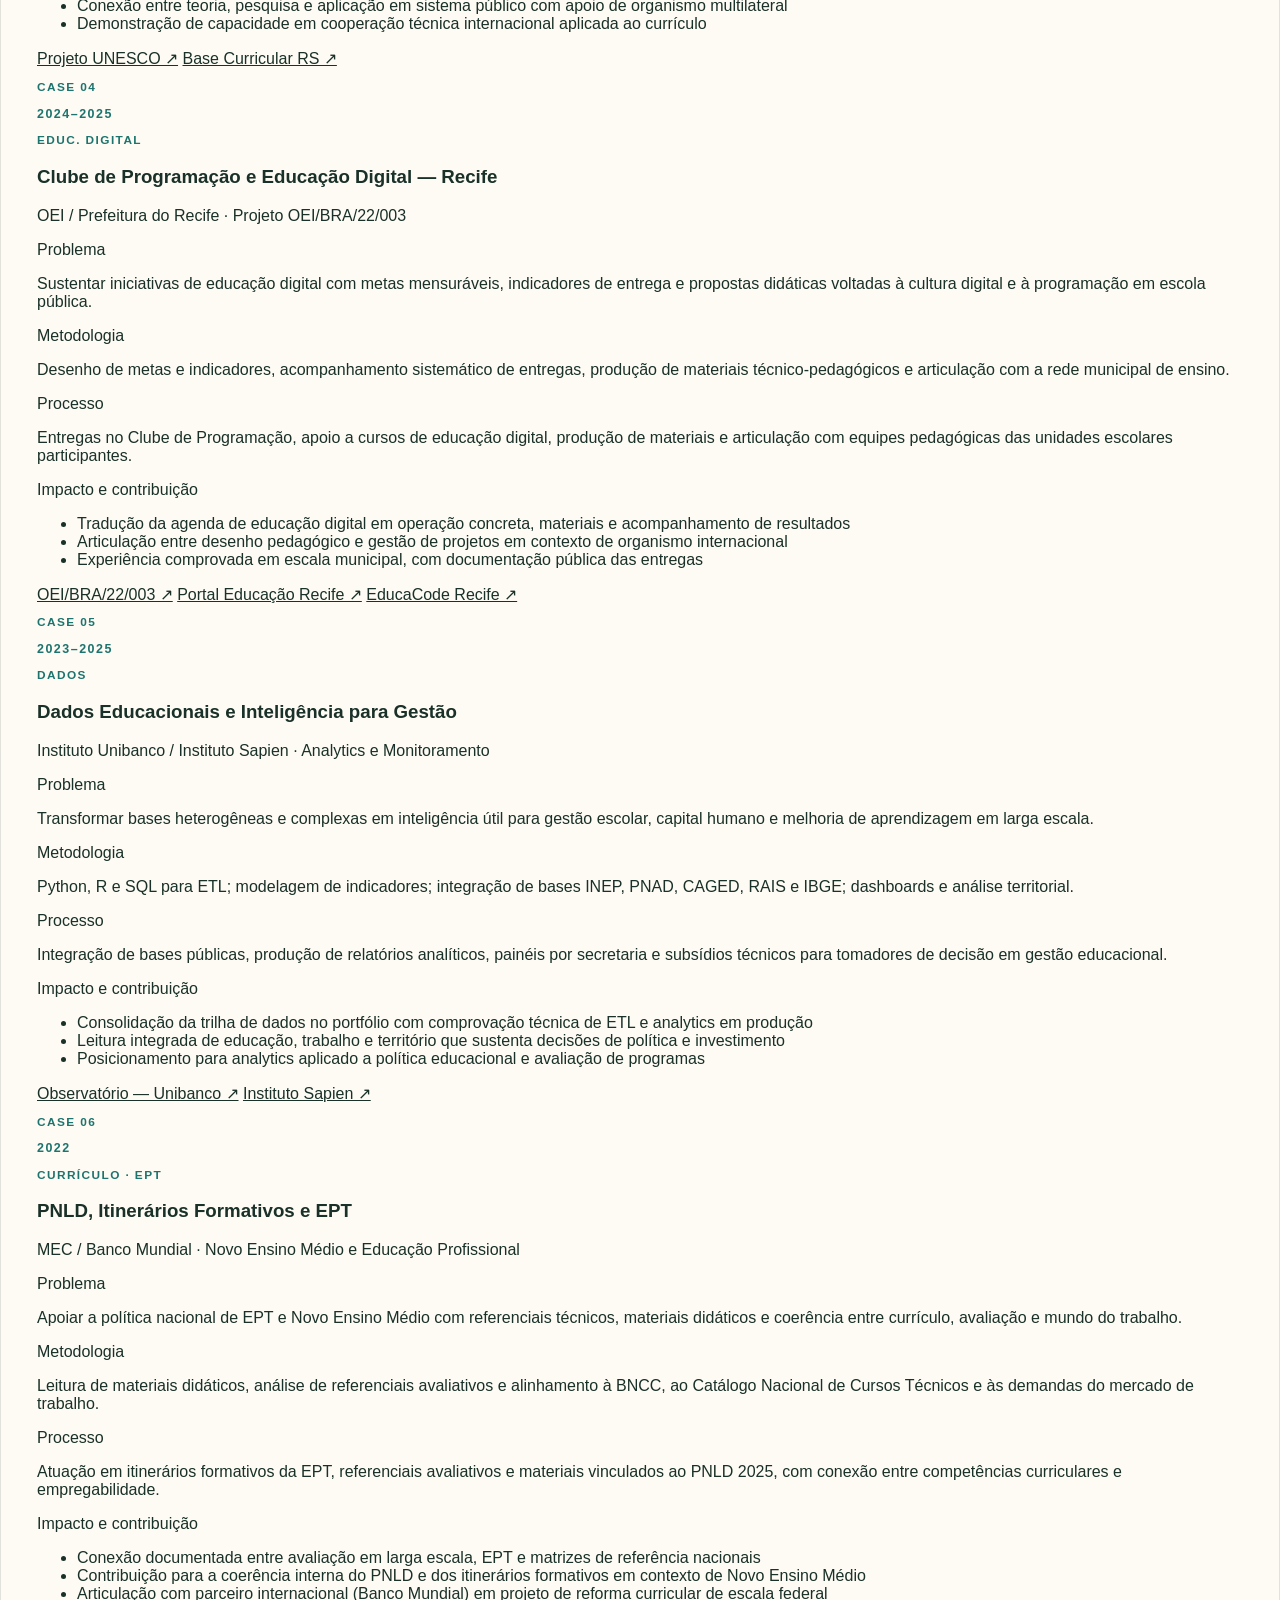
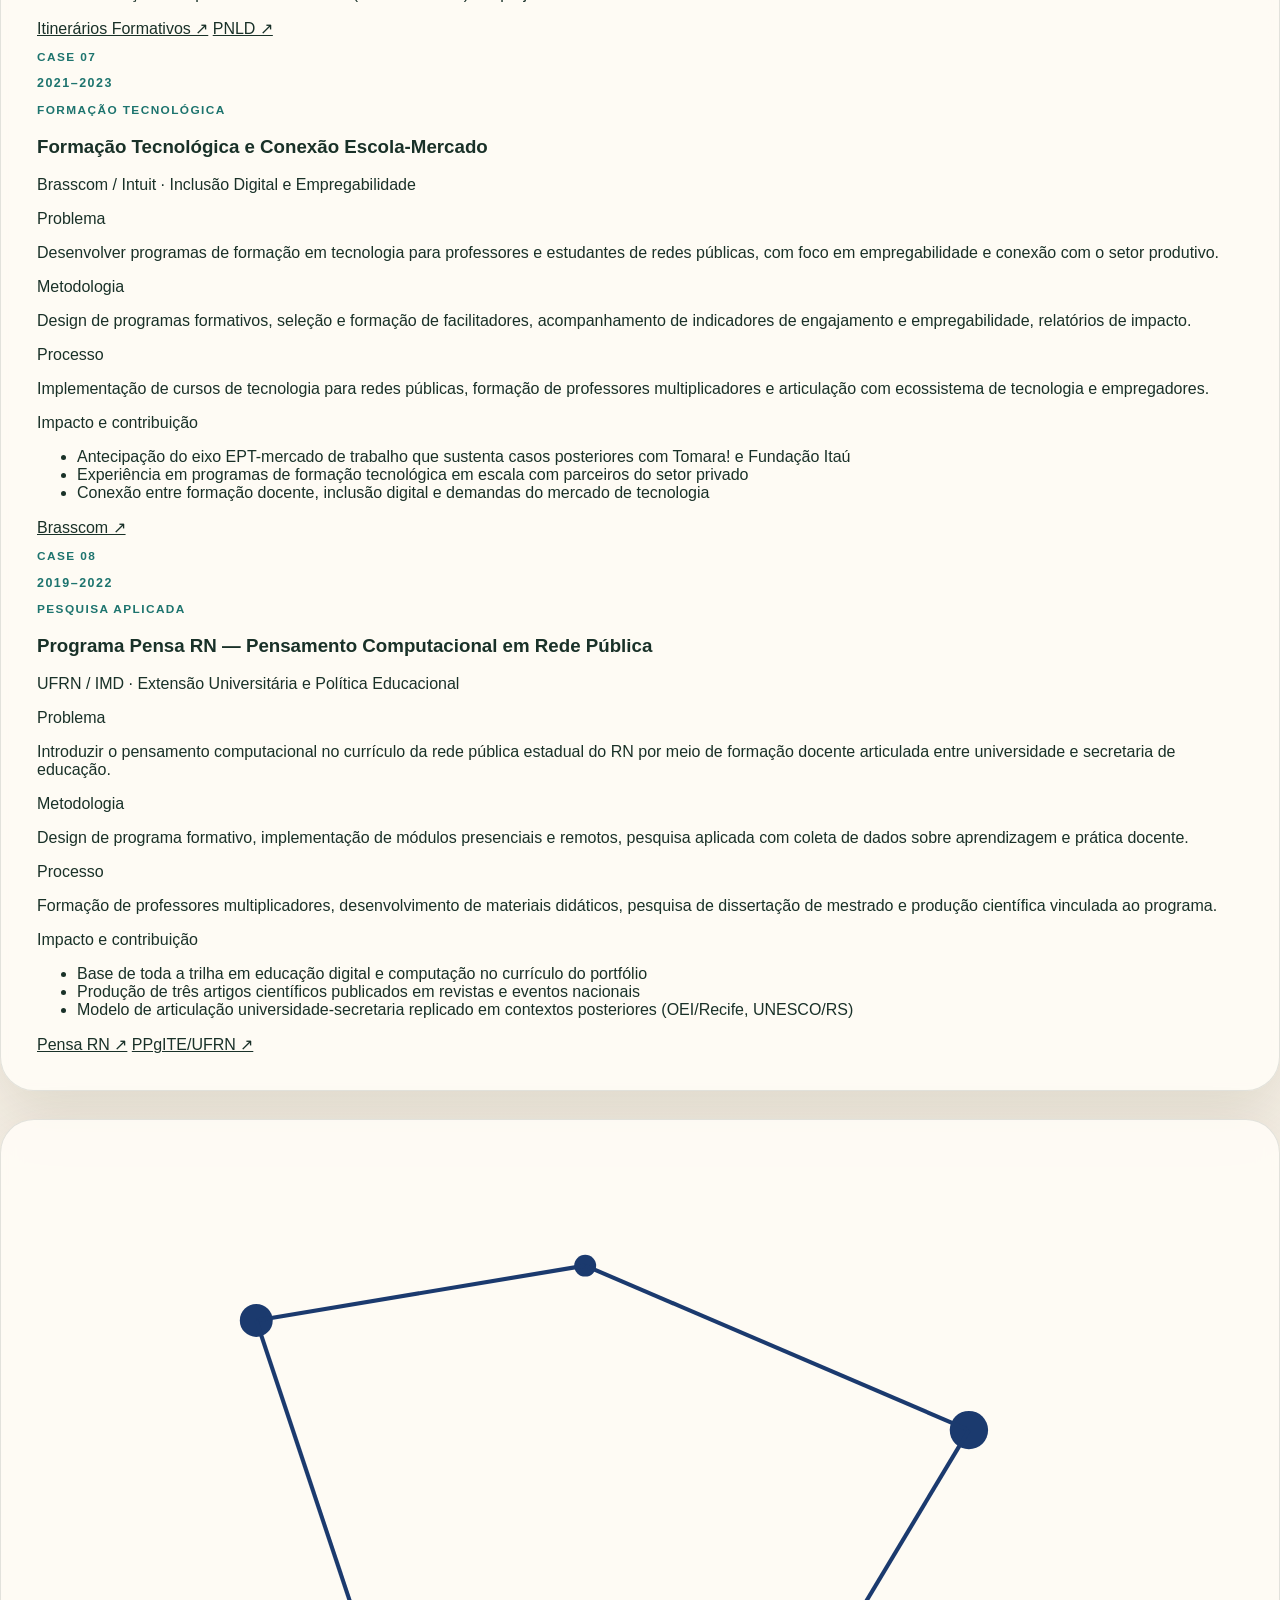
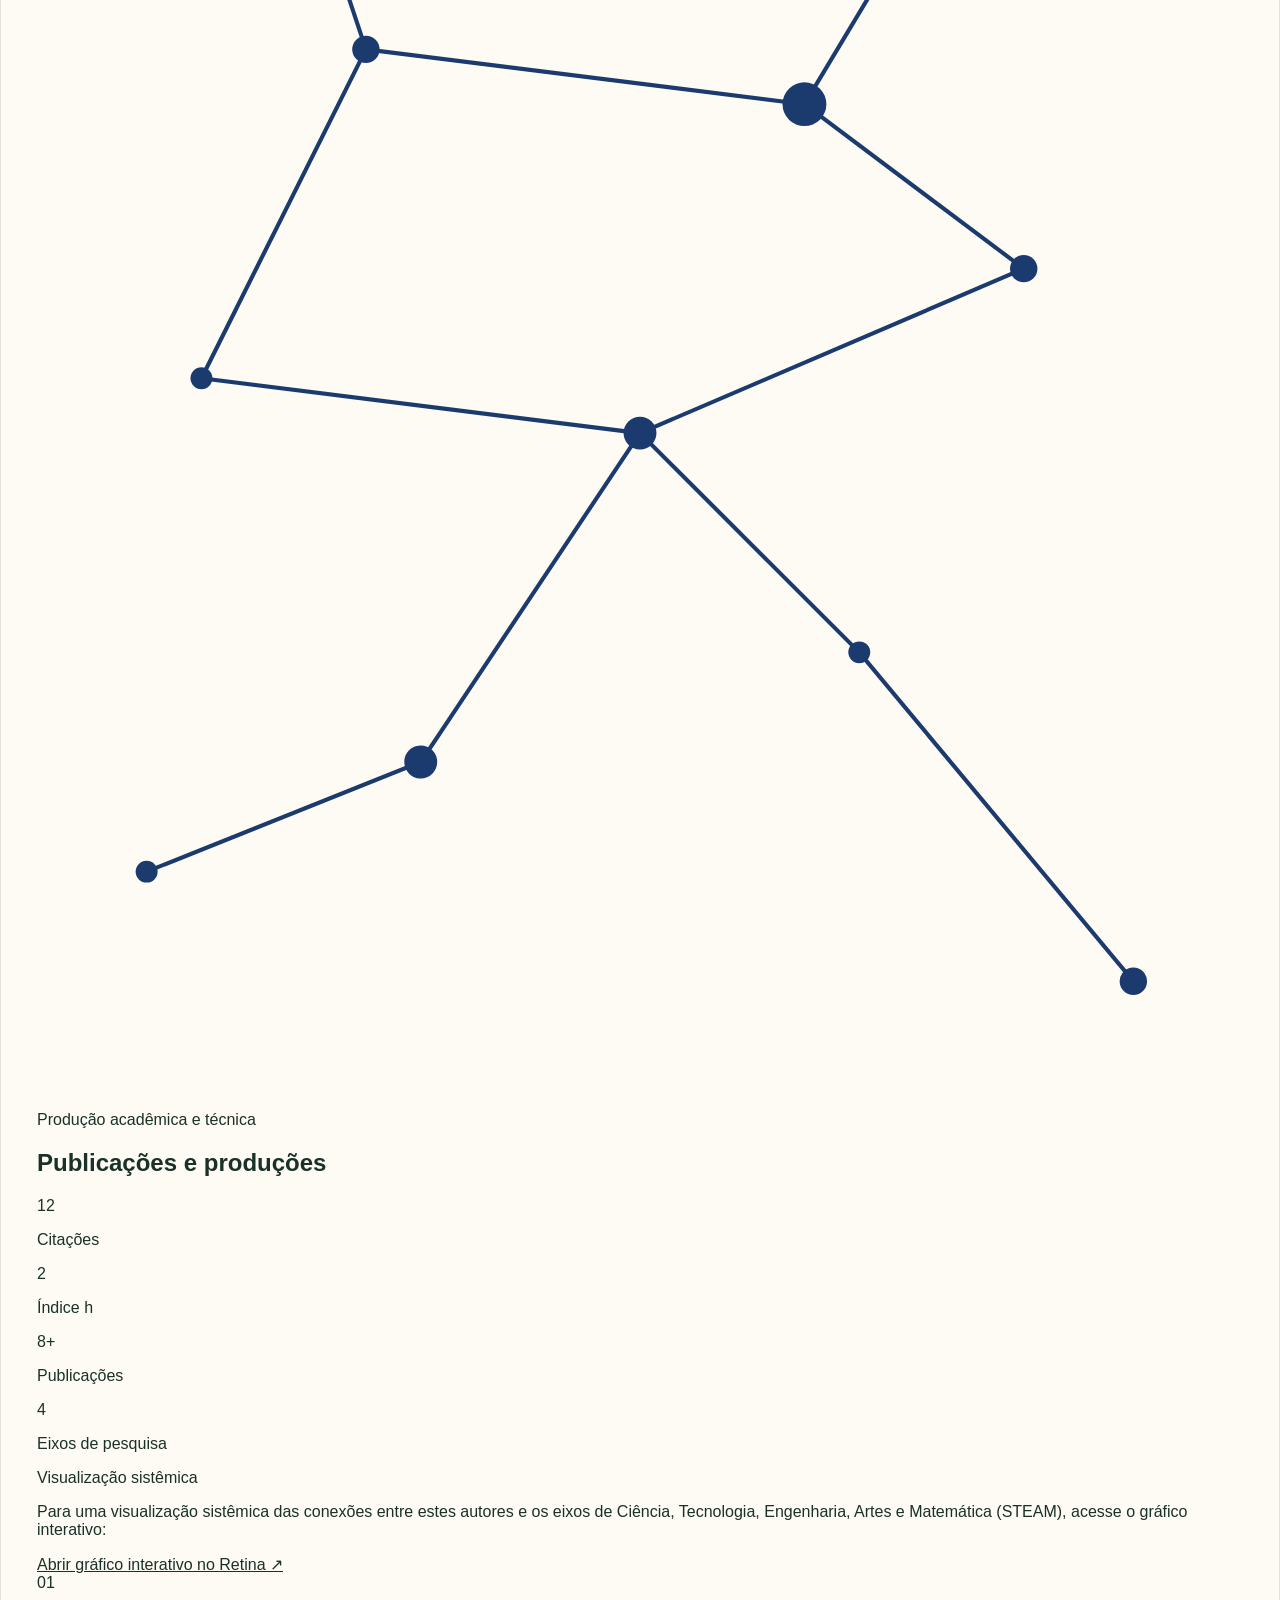
==== commit cb9578b7: "Reorganiza projeto: dissertação em pages/dissertacao.html" ====
--- a/index.html
+++ b/index.html
@@ -936,7 +936,7 @@
           Dissertação de mestrado que investiga estratégias de integração do pensamento computacional ao currículo da educação básica a partir de formação docente centrada no desenvolvimento de jogos digitais. Com base em referenciais de Papert, Wing e Resnick, o estudo analisa como a criação de jogos pode se tornar vetor de aprendizagem computacional para professores, com impacto direto na prática pedagógica. A pesquisa combina análise qualitativa de relatos docentes e análise quantitativa de indicadores de engajamento, concluindo que a abordagem potencializa o desenvolvimento de competências digitais e curriculares simultaneamente.
         </p>
         <div class="pub-links">
-          <a href="dissertacao/" class="pub-link">Ver dissertação completa →</a>
+          <a href="pages/dissertacao.html" class="pub-link">Ver dissertação completa →</a>
           <a href="https://scholar.google.com/citations?user=XfzydjwAAAAJ&hl=pt-BR" target="_blank" class="pub-link">Google Scholar ↗</a>
           <a href="https://posgraduacao.ufrn.br/10481/programa/apresentacao" target="_blank" class="pub-link">PPgITE/UFRN ↗</a>
         </div>
--- a/styles.css
+++ b/styles.css
@@ -1,1118 +1,944 @@
-/* ============================================================
-   CARLOS ARTUR GUIMARÃES — PORTFÓLIO v3
-   Design minimalista, tipografia central, arte em linhas SVG
-   ============================================================ */
-
-/* === VARIÁVEIS === */
 :root {
-  --bg:          #FAFAF9;
-  --bg-alt:      #F3F2EE;
-  --ink:         #0E0E1E;
-  --ink-2:       #44445E;
-  --ink-3:       #8888A0;
-  --accent:      #1B3A6E;
-  --accent-mid:  #3D6499;
-  --accent-pale: #EDF1F8;
-  --gold:        #9B7A2E;
-  --line:        #E2E0DC;
-  --serif:       'Playfair Display', Georgia, 'Times New Roman', serif;
-  --sans:        'Inter', 'Segoe UI', system-ui, sans-serif;
-  --max:         1140px;
-  --space:       clamp(32px, 4vw, 60px);
-  --r:           2px;
-}
-
-/* === RESET === */
-*, *::before, *::after { box-sizing: border-box; margin: 0; padding: 0; }
-html { scroll-behavior: smooth; font-size: 16px; overflow-x: clip; }
+  --bg: #f5efe3;
+  --surface: rgba(255, 252, 246, 0.88);
+  --surface-strong: #fffaf1;
+  --text: #193128;
+  --muted: #5a6f66;
+  --line: rgba(25, 49, 40, 0.12);
+  --accent: #d96d32;
+  --accent-dark: #a74919;
+  --teal: #1d746e;
+  --olive: #7b8f4e;
+  --shadow: 0 20px 60px rgba(54, 38, 12, 0.12);
+  --shadow-hover: 0 28px 72px rgba(54, 38, 12, 0.18);
+  --radius-lg: 28px;
+  --radius-md: 18px;
+  --nav-height: 68px;
+}
+
+* {
+  box-sizing: border-box;
+}
+
+html {
+  scroll-behavior: smooth;
+}
+
 body {
-  font-family: var(--sans);
-  line-height: 1.75;
-  color: var(--ink);
-  background: var(--bg);
-  -webkit-font-smoothing: antialiased;
-  -moz-osx-font-smoothing: grayscale;
-  overflow-x: hidden;
-}
-
-body,
-.container,
-.hero-inner,
-.nav-inner,
-.hero-contacts a,
-.retina-text,
-.retina-link {
-  min-width: 0;
-}
-
-.hero-contacts a,
-.retina-text,
-.retina-link {
-  overflow-wrap: anywhere;
-  word-break: break-word;
-}
-img { display: block; max-width: 100%; }
-a { color: var(--accent); text-decoration: none; }
-a:hover { text-decoration: underline; }
-ul { list-style: none; }
-
-/* === TIPOGRAFIA BASE === */
-h1, h2, h3, h4 {
-  font-family: var(--serif);
-  font-weight: 700;
-  line-height: 1.2;
-  color: var(--ink);
-}
-h1 { font-size: clamp(2.4rem, 5vw, 3.8rem); letter-spacing: -0.025em; }
-h2 { font-size: clamp(1.5rem, 2.8vw, 2.2rem); }
-h3 { font-size: 1.15rem; }
-p   { color: var(--ink-2); }
-
-/* === LAYOUT === */
-.container {
-  max-width: var(--max);
+  margin: 0;
+  font-family: "Manrope", "Avenir Next", "Segoe UI", sans-serif;
+  background:
+    radial-gradient(circle at top left, rgba(217, 109, 50, 0.16), transparent 28%),
+    radial-gradient(circle at top right, rgba(29, 116, 110, 0.16), transparent 24%),
+    linear-gradient(180deg, #f1e8d8 0%, var(--bg) 34%, #f6f1e8 100%);
+  color: var(--text);
+}
+
+a {
+  color: inherit;
+}
+
+.page-shell {
+  max-width: 1280px;
   margin: 0 auto;
-  padding: 0 28px;
-}
-.section {
-  padding: var(--space) 0;
-  position: relative;
-  overflow: hidden;
-}
-.section + .section { border-top: 1px solid var(--line); }
-.section--alt { background: var(--bg-alt); }
-
-.section-label {
-  font-size: 0.7rem;
-  letter-spacing: 0.14em;
-  text-transform: uppercase;
-  color: var(--accent-mid);
-  font-weight: 700;
-  margin-bottom: 10px;
-  display: flex;
-  align-items: center;
-  gap: 12px;
-}
-.section-label::before {
-  content: '';
-  display: block;
-  width: 20px;
-  height: 1px;
-  background: var(--accent-mid);
-  flex-shrink: 0;
-}
-.section-title {
-  font-size: clamp(1.5rem, 2.8vw, 2.2rem);
-  margin-bottom: clamp(32px, 5vw, 56px);
-  color: var(--ink);
-}
-
-/* === NAVEGAÇÃO === */
-.nav {
+  padding: 0 24px 24px;
+}
+
+/* ─── NAV STICKY ─────────────────────────────────── */
+
+.topbar {
   position: sticky;
   top: 0;
   z-index: 200;
-  background: rgba(250, 250, 249, 0.94);
-  backdrop-filter: blur(14px);
-  -webkit-backdrop-filter: blur(14px);
+  display: flex;
+  justify-content: space-between;
+  align-items: center;
+  gap: 20px;
+  padding: 14px 0;
+  margin: 0 0 28px;
+  background: rgba(245, 239, 227, 0.92);
+  backdrop-filter: blur(16px);
+  -webkit-backdrop-filter: blur(16px);
   border-bottom: 1px solid var(--line);
-}
-.nav-inner {
-  max-width: var(--max);
-  margin: 0 auto;
-  padding: 0 28px;
+  transition: box-shadow 0.3s ease;
+}
+
+.topbar.scrolled {
+  box-shadow: 0 4px 24px rgba(54, 38, 12, 0.08);
+}
+
+.brand {
   display: flex;
   align-items: center;
+  gap: 14px;
+}
+
+.brand strong,
+.brand span {
+  display: block;
+}
+
+.brand span {
+  color: var(--muted);
+  font-size: 0.88rem;
+}
+
+.brand-mark {
+  display: grid;
+  place-items: center;
+  width: 44px;
+  height: 44px;
+  border-radius: 12px;
+  background: linear-gradient(135deg, var(--accent), var(--teal));
+  color: white;
+  font-weight: 800;
+  font-size: 0.95rem;
+  flex-shrink: 0;
+}
+
+.nav-links {
+  display: flex;
+  flex-wrap: wrap;
+  gap: 4px;
+  align-items: center;
+}
+
+.nav-links a {
+  text-decoration: none;
+  color: var(--muted);
+  font-size: 0.9rem;
+  font-weight: 600;
+  padding: 6px 12px;
+  border-radius: 999px;
+  transition: background 0.18s, color 0.18s;
+}
+
+.nav-links a:hover {
+  background: rgba(25, 49, 40, 0.07);
+  color: var(--text);
+}
+
+.nav-links a.active {
+  background: var(--text);
+  color: #fffaf1;
+}
+
+/* ─── HERO POSTER ────────────────────────────────── */
+
+.poster-hero {
+  display: flex;
+  flex-direction: column;
+  gap: 24px;
+  margin-bottom: 8px;
+}
+
+.poster-grid {
+  display: grid;
+  grid-template-columns: 1.4fr 1fr 1fr;
+  gap: 18px;
+  align-items: stretch;
+}
+
+.poster-card {
+  background: linear-gradient(180deg, rgba(255, 251, 244, 0.95), rgba(248, 242, 233, 0.95));
+  border: 1.5px solid rgba(154, 98, 59, 0.25);
+  border-radius: 24px;
+  box-shadow: var(--shadow);
+  padding: 28px;
+  transition: transform 0.22s ease, box-shadow 0.22s ease;
+}
+
+.poster-card:hover {
+  transform: translateY(-3px);
+  box-shadow: var(--shadow-hover);
+}
+
+.poster-card h2,
+.poster-card h3,
+.method-card h3,
+.case-study h3 {
+  font-family: "Fraunces", Georgia, serif;
+}
+
+.poster-card-wide {
+  grid-column: span 2;
+  min-height: min(55vw, 540px);
+  display: flex;
+  flex-direction: column;
+  justify-content: center;
+}
+
+.poster-card-wide h1 {
+  margin: 10px 0 18px;
+  font-family: "Fraunces", Georgia, serif;
+  font-size: clamp(2.4rem, 4.2vw, 4.6rem);
+  line-height: 1.04;
+  letter-spacing: -0.04em;
+  max-width: 14ch;
+}
+
+.poster-card ul,
+.method-card p,
+.method-card h3,
+.poster-card p,
+.case-study p,
+.case-study li {
+  line-height: 1.75;
+}
+
+/* ─── MÉTODO / EIXOS ─────────────────────────────── */
+
+.method-grid {
+  display: grid;
+  grid-template-columns: repeat(4, minmax(0, 1fr));
+  gap: 18px;
+}
+
+.method-card {
+  position: relative;
+  background: linear-gradient(180deg, rgba(255, 248, 238, 0.98), rgba(248, 241, 231, 0.96));
+  border: 1.5px solid rgba(154, 98, 59, 0.22);
+  border-radius: 22px;
+  box-shadow: var(--shadow);
+  padding: 24px;
+  transition: transform 0.22s ease, box-shadow 0.22s ease;
+}
+
+.method-card:hover {
+  transform: translateY(-3px);
+  box-shadow: var(--shadow-hover);
+}
+
+.method-number {
+  display: inline-flex;
+  align-items: center;
+  justify-content: center;
+  width: 36px;
+  height: 36px;
+  border-radius: 10px;
+  background: linear-gradient(135deg, var(--accent), var(--accent-dark));
+  color: #fffaf1;
+  font-weight: 800;
+  font-size: 0.9rem;
+  margin-bottom: 14px;
+}
+
+/* ─── CASES ──────────────────────────────────────── */
+
+.case-study-grid {
+  display: grid;
+  grid-template-columns: repeat(2, minmax(0, 1fr));
+  gap: 18px;
+}
+
+.case-study {
+  background: linear-gradient(180deg, rgba(255, 251, 244, 0.98), rgba(249, 243, 235, 0.98));
+  border: 1.5px solid rgba(154, 98, 59, 0.22);
+  border-radius: 26px;
+  box-shadow: var(--shadow);
+  padding: 28px;
+  transition: transform 0.22s ease, box-shadow 0.22s ease;
+}
+
+.case-study:hover {
+  transform: translateY(-3px);
+  box-shadow: var(--shadow-hover);
+}
+
+.case-banner {
+  display: flex;
+  flex-wrap: wrap;
+  align-items: baseline;
   justify-content: space-between;
-  height: 58px;
+  gap: 12px;
+  margin-bottom: 16px;
+  padding-bottom: 16px;
+  border-bottom: 1px solid var(--line);
+}
+
+.case-index,
+.case-period {
+  font-size: 0.78rem;
+  text-transform: uppercase;
+  letter-spacing: 0.12em;
+  font-weight: 800;
+}
+
+.case-index {
+  color: var(--accent-dark);
+}
+
+.case-period {
+  color: var(--teal);
+}
+
+.impact-list {
+  margin: 12px 0 0;
+  padding-left: 18px;
+  color: var(--muted);
+}
+
+.impact-list li {
+  margin-bottom: 4px;
+}
+
+/* ─── CONTACT ────────────────────────────────────── */
+
+.contact-grid {
+  display: grid;
+  grid-template-columns: repeat(3, minmax(0, 1fr));
+  gap: 18px;
+}
+
+/* ─── HERO (páginas internas) ────────────────────── */
+
+.hero {
+  min-height: auto;
+  display: flex;
+  flex-direction: column;
+  gap: 44px;
+}
+
+.hero-grid {
+  display: grid;
+  grid-template-columns: minmax(0, 1.35fr) minmax(320px, 0.85fr);
+  gap: 28px;
+  align-items: stretch;
+}
+
+.hero-copy,
+.hero-panel .panel-card,
+.section,
+.metrics article,
+.track-card,
+.fit-grid article,
+.sources-grid article {
+  background: var(--surface);
+  backdrop-filter: blur(10px);
+  border: 1px solid var(--line);
+  box-shadow: var(--shadow);
+}
+
+.hero-copy {
+  border-radius: 40px;
+  padding: 56px;
+}
+
+.hero-copy h1,
+.hero-panel h2,
+.section-heading h2,
+.track-card h3,
+.case-card h3,
+.fit-grid h3,
+.sources-grid h3 {
+  font-family: "Fraunces", Georgia, serif;
+  line-height: 1.04;
+  letter-spacing: -0.03em;
+}
+
+.hero-copy h1 {
+  margin: 8px 0 18px;
+  font-size: clamp(2.6rem, 4.5vw, 5.2rem);
+  max-width: 14ch;
+}
+
+.lead {
+  max-width: 60ch;
+  font-size: 1.08rem;
+  color: var(--muted);
+  line-height: 1.75;
+}
+
+.eyebrow,
+.panel-label,
+.track-kicker,
+.case-meta,
+.tag,
+.ref-label {
+  text-transform: uppercase;
+  letter-spacing: 0.12em;
+  font-size: 0.74rem;
+  font-weight: 800;
+}
+
+.eyebrow {
+  color: var(--accent-dark);
+}
+
+.hero-actions {
+  display: flex;
+  flex-wrap: wrap;
+  gap: 12px;
+  margin-top: 28px;
+}
+
+/* ─── BUTTONS ────────────────────────────────────── */
+
+.button {
+  display: inline-flex;
+  align-items: center;
+  justify-content: center;
+  min-width: 130px;
+  padding: 13px 20px;
+  border-radius: 999px;
+  text-decoration: none;
+  font-weight: 700;
+  font-size: 0.9rem;
+  transition: transform 0.18s, box-shadow 0.18s, opacity 0.18s;
+}
+
+.button:hover {
+  transform: translateY(-1px);
+  box-shadow: 0 6px 20px rgba(25, 49, 40, 0.15);
+}
+
+.button.primary {
+  background: var(--text);
+  color: #fffaf1;
+}
+
+.button.secondary {
+  border: 1.5px solid var(--line);
+  color: var(--text);
+  background: rgba(255, 250, 241, 0.6);
+}
+
+/* ─── MÉTRICAS ───────────────────────────────────── */
+
+.metrics {
+  display: grid;
+  grid-template-columns: repeat(4, minmax(0, 1fr));
+  gap: 18px;
+  margin: 28px 0 18px;
+}
+
+.metrics-compact {
+  margin-top: 0;
+}
+
+.metrics article {
+  border-radius: var(--radius-lg);
+  padding: 26px;
+}
+
+.metric-value {
+  display: block;
+  font-size: 2rem;
+  font-weight: 800;
+  font-family: "Fraunces", Georgia, serif;
+  color: var(--text);
+}
+
+.metric-label {
+  display: block;
+  margin-top: 8px;
+  color: var(--muted);
+  font-size: 0.88rem;
+}
+
+/* ─── SEÇÕES ─────────────────────────────────────── */
+
+.section {
+  margin: 28px 0;
+  border-radius: 34px;
+  padding: 36px;
+}
+
+.section-heading {
+  margin-bottom: 28px;
+}
+
+.section-heading-row {
+  display: flex;
+  justify-content: space-between;
+  align-items: end;
   gap: 24px;
 }
-.nav-brand {
-  font-family: var(--serif);
-  font-size: 1.05rem;
+
+.section-heading h2 {
+  margin: 8px 0 0;
+  font-size: clamp(1.9rem, 2.8vw, 2.8rem);
+  max-width: 22ch;
+}
+
+.tracks-grid,
+.fit-grid,
+.sources-grid {
+  display: grid;
+  grid-template-columns: repeat(3, minmax(0, 1fr));
+  gap: 18px;
+}
+
+.detail-link-row {
+  margin-top: 28px;
+}
+
+.track-card,
+.fit-grid article,
+.sources-grid article {
+  border-radius: var(--radius-lg);
+  padding: 24px;
+  transition: transform 0.22s ease, box-shadow 0.22s ease;
+}
+
+.track-card:hover,
+.fit-grid article:hover,
+.sources-grid article:hover {
+  transform: translateY(-2px);
+  box-shadow: var(--shadow-hover);
+}
+
+.track-card {
+  min-height: 200px;
+  background:
+    linear-gradient(180deg, rgba(255, 251, 244, 0.92), rgba(255, 247, 234, 0.94)),
+    radial-gradient(circle at top right, rgba(123, 143, 78, 0.18), transparent 35%);
+}
+
+.track-kicker {
+  color: var(--teal);
+}
+
+.track-card h3,
+.fit-grid h3,
+.sources-grid h3 {
+  margin: 12px 0 12px;
+  font-size: 1.4rem;
+}
+
+.track-card p,
+.fit-grid p,
+.sources-grid p,
+.case-summary,
+.case-card li,
+.case-card p {
+  color: var(--muted);
+  line-height: 1.75;
+}
+
+/* ─── FILTROS / CASES GRID (detalhado) ───────────── */
+
+.filters {
+  display: flex;
+  flex-wrap: wrap;
+  gap: 10px;
+  margin-bottom: 24px;
+}
+
+.filter {
+  border: 1.5px solid var(--line);
+  background: rgba(255, 250, 241, 0.8);
+  border-radius: 999px;
+  padding: 9px 16px;
+  font: inherit;
+  font-size: 0.88rem;
   font-weight: 700;
-  color: var(--ink);
-  white-space: nowrap;
-  flex-shrink: 0;
-}
-.nav-brand span { color: var(--accent); }
-.nav-links {
-  display: flex;
-  gap: clamp(12px, 1.8vw, 24px);
+  color: var(--muted);
+  cursor: pointer;
+  transition: background 0.18s, color 0.18s, border-color 0.18s;
+}
+
+.filter:hover {
+  background: rgba(25, 49, 40, 0.07);
+  color: var(--text);
+}
+
+.filter.active {
+  background: var(--text);
+  color: #fffaf1;
+  border-color: var(--text);
+}
+
+.cases-grid {
+  display: grid;
+  grid-template-columns: repeat(2, minmax(0, 1fr));
+  gap: 18px;
+}
+
+.case-card {
+  display: flex;
+  flex-direction: column;
+  gap: 18px;
+  border-radius: 28px;
+  padding: 26px;
+  background: linear-gradient(180deg, rgba(255, 251, 244, 0.95), rgba(248, 242, 233, 0.95));
+  border: 1.5px solid var(--line);
+  box-shadow: var(--shadow);
+  transition: transform 0.22s ease, box-shadow 0.22s ease;
+}
+
+.case-card:hover {
+  transform: translateY(-3px);
+  box-shadow: var(--shadow-hover);
+}
+
+.case-card.hidden {
+  display: none;
+}
+
+.case-head {
+  display: flex;
   flex-wrap: wrap;
-  justify-content: flex-end;
-}
-.nav-links a {
-  font-size: clamp(0.65rem, 0.2vw + 0.62rem, 0.73rem);
-  letter-spacing: 0.09em;
-  text-transform: uppercase;
-  font-weight: 600;
-  color: var(--ink-3);
-  transition: color 0.2s;
-}
-.nav-links a:hover,
-.nav-links a.active { color: var(--accent); text-decoration: none; }
-
-/* Mobile nav */
-.nav-hamburger {
-  display: none;
-  background: none;
-  border: none;
-  cursor: pointer;
-  padding: 4px;
-  color: var(--ink);
-}
-.nav-hamburger span {
-  display: block;
-  width: 22px;
-  height: 1.5px;
-  background: currentColor;
-  margin: 5px 0;
-  transition: transform 0.25s;
-}
-.mobile-nav {
-  display: none;
-  flex-direction: column;
-  border-top: 1px solid var(--line);
-  background: var(--bg);
-}
-.mobile-nav a {
-  padding: 14px 28px;
-  font-size: 0.8rem;
-  letter-spacing: 0.09em;
-  text-transform: uppercase;
-  font-weight: 600;
-  color: var(--ink-2);
-  border-bottom: 1px solid var(--line);
-}
-.mobile-nav a:hover { color: var(--accent); text-decoration: none; }
-.mobile-nav.open { display: flex; }
-
-@media (max-width: 680px) {
-  .nav-links { display: none; }
-  .nav-hamburger { display: block; }
-}
-
-/* === HERO === */
-.hero {
-  padding: clamp(40px, 7vw, 96px) 0 clamp(32px, 5vw, 64px);
-  position: relative;
-}
-.hero-inner {
-  max-width: var(--max);
-  margin: 0 auto;
-  padding: 0 28px;
-  display: grid;
-  grid-template-columns: 1fr 320px;
-  gap: 48px;
-  align-items: start;
-}
-.hero-eyebrow {
-  font-size: 0.72rem;
-  letter-spacing: 0.14em;
-  text-transform: uppercase;
-  color: var(--accent-mid);
-  font-weight: 700;
-  margin-bottom: 22px;
-  display: flex;
-  align-items: center;
-  gap: 12px;
-}
-.hero-eyebrow::before {
-  content: '';
-  display: block;
-  width: 24px;
-  height: 1px;
-  background: var(--accent-mid);
-}
-.hero h1 {
-  margin-bottom: 28px;
-  max-width: 16ch;
-}
-.hero-tagline {
-  font-size: 1.1rem;
-  color: var(--ink-2);
-  max-width: 54ch;
-  line-height: 1.8;
-  margin-bottom: 40px;
-}
-.hero-tags {
+  justify-content: space-between;
+  gap: 16px;
+}
+
+.case-meta {
+  color: var(--teal);
+}
+
+.case-card h3 {
+  margin: 6px 0 0;
+  font-size: 1.65rem;
+  max-width: 18ch;
+  font-family: "Fraunces", Georgia, serif;
+}
+
+.case-summary {
+  margin: 0;
+}
+
+.tag-row {
   display: flex;
   flex-wrap: wrap;
   gap: 8px;
-  margin-bottom: 44px;
-}
-.hero-tag {
-  padding: 5px 16px;
-  border: 1px solid var(--line);
-  border-radius: var(--r);
-  font-size: 0.78rem;
-  font-weight: 500;
-  color: var(--ink-2);
-  background: var(--bg);
-}
-.hero-contacts {
-  display: flex;
-  flex-direction: column;
-  gap: 8px;
-}
-.hero-contacts a {
-  font-size: 0.85rem;
-  color: var(--ink-3);
-  display: flex;
+}
+
+.tag {
+  display: inline-flex;
+  align-items: center;
+  padding: 7px 11px;
+  border-radius: 999px;
+  background: rgba(25, 49, 40, 0.07);
+  color: var(--text);
+  font-size: 0.74rem;
+}
+
+.case-columns {
+  display: grid;
+  grid-template-columns: 1fr 1fr;
+  gap: 18px;
+}
+
+.case-block h4 {
+  margin: 0 0 10px;
+  font-size: 0.92rem;
+  font-weight: 700;
+  text-transform: uppercase;
+  letter-spacing: 0.08em;
+  color: var(--muted);
+}
+
+.case-block ul {
+  margin: 0;
+  padding-left: 18px;
+  color: var(--muted);
+  line-height: 1.7;
+}
+
+/* ─── REFERÊNCIAS ────────────────────────────────── */
+
+.refs {
+  display: flex;
+  flex-wrap: wrap;
+  gap: 10px;
+  margin-top: 16px;
+}
+
+.ref-link {
+  display: inline-flex;
   align-items: center;
   gap: 8px;
-}
-.hero-contacts a:hover { color: var(--accent); text-decoration: none; }
-.hero-contacts a::before {
-  content: '↗';
-  font-size: 0.7rem;
-  color: var(--accent-mid);
-}
-.hero-art {
-  align-self: center;
-  opacity: 0.9;
-}
-.hero-art svg {
-  width: 100%;
-  height: auto;
-}
-
-@media (max-width: 800px) {
-  .hero-inner { grid-template-columns: 1fr; }
-  .hero-art { display: none; }
-}
-
-/* === TRAJETÓRIA (Onde Atuei) === */
-.traj-intro {
-  font-size: 1.05rem;
-  color: var(--ink-2);
-  max-width: 62ch;
-  margin-bottom: 40px;
-  line-height: 1.8;
-}
-.traj-table {
-  width: 100%;
-  border-collapse: collapse;
-}
-.traj-table tr {
-  border-bottom: 1px solid var(--line);
-  transition: background 0.15s;
-}
-.traj-table tr:first-child { border-top: 1px solid var(--line); }
-.traj-table tr:hover { background: var(--accent-pale); }
-.traj-table td {
-  padding: 18px 16px 18px 0;
-  vertical-align: top;
-}
-.traj-table td:first-child { padding-left: 0; }
-.traj-col-period {
-  font-size: 0.78rem;
-  color: var(--ink-3);
-  font-weight: 600;
-  white-space: nowrap;
-  width: 110px;
-  padding-top: 21px !important;
-  font-variant-numeric: tabular-nums;
-}
-.traj-col-org {
-  font-family: var(--serif);
-  font-size: 1.05rem;
-  font-weight: 700;
-  color: var(--ink);
-  line-height: 1.3;
-  min-width: 220px;
-}
-.traj-col-desc {
+  padding: 9px 13px;
+  border-radius: 14px;
+  background: rgba(29, 116, 110, 0.08);
+  text-decoration: none;
   font-size: 0.88rem;
-  color: var(--ink-2);
-  line-height: 1.6;
-}
-.traj-tag {
-  display: inline-block;
-  margin-top: 7px;
-  padding: 2px 10px;
-  background: var(--accent-pale);
-  color: var(--accent);
-  font-size: 0.68rem;
-  font-weight: 700;
-  letter-spacing: 0.07em;
-  text-transform: uppercase;
-  border-radius: var(--r);
-}
-
-@media (max-width: 680px) {
-  .traj-table, .traj-table tbody, .traj-table tr, .traj-table td {
-    display: block;
-  }
-  .traj-col-period { width: auto; padding-top: 18px !important; }
-  .traj-table tr { padding: 4px 0 12px; }
-  .traj-table td { padding: 4px 0; }
-}
-
-/* === SOBRE === */
-.sobre-grid {
-  display: grid;
-  grid-template-columns: 1fr 300px;
-  gap: 56px;
+  border: 1px solid transparent;
+  transition: background 0.18s, border-color 0.18s;
+}
+
+.ref-link:hover {
+  background: rgba(29, 116, 110, 0.14);
+  border-color: rgba(29, 116, 110, 0.2);
+}
+
+.ref-label {
+  color: var(--accent-dark);
+}
+
+/* ─── TIMELINE ───────────────────────────────────── */
+
+.timeline-list {
+  display: grid;
+  gap: 14px;
+}
+
+.timeline-item {
+  display: grid;
+  grid-template-columns: 160px 1fr;
+  gap: 22px;
+  padding: 22px 26px;
+  background: var(--surface);
+  border: 1px solid var(--line);
+  border-radius: var(--radius-lg);
+  box-shadow: var(--shadow);
+  transition: transform 0.22s ease, box-shadow 0.22s ease;
+}
+
+.timeline-item:hover {
+  transform: translateY(-2px);
+  box-shadow: var(--shadow-hover);
+}
+
+.timeline-year {
+  display: inline-flex;
   align-items: start;
-}
-.sobre-text p {
-  font-size: 1.05rem;
-  line-height: 1.85;
-  color: var(--ink-2);
-  margin-bottom: 20px;
-  max-width: 62ch;
-}
-.sobre-text p:last-child { margin-bottom: 0; }
-.sobre-aside {}
-.sobre-aside-block {
-  border-left: 2px solid var(--accent);
-  padding: 20px 20px 20px 24px;
-  margin-bottom: 24px;
-  background: var(--accent-pale);
-}
-.sobre-aside-block:last-child { margin-bottom: 0; }
-.sobre-aside-label {
-  font-size: 0.68rem;
-  text-transform: uppercase;
-  letter-spacing: 0.12em;
-  font-weight: 700;
-  color: var(--accent);
-  margin-bottom: 10px;
-}
-.sobre-aside-list li {
-  font-size: 0.88rem;
-  color: var(--ink-2);
-  padding: 6px 0;
-  border-bottom: 1px solid #D4DCE8;
-  display: flex;
-  gap: 10px;
-  align-items: flex-start;
-  line-height: 1.5;
-}
-.sobre-aside-list li:last-child { border-bottom: none; padding-bottom: 0; }
-.sobre-aside-list li::before {
-  content: '→';
-  color: var(--accent-mid);
-  font-size: 0.78rem;
-  flex-shrink: 0;
-  margin-top: 1px;
-}
-
-@media (max-width: 760px) {
-  .sobre-grid { grid-template-columns: 1fr; gap: 36px; }
-}
-
-/* === PILARES === */
-.pilares-grid {
-  display: grid;
-  grid-template-columns: repeat(2, 1fr);
-  gap: 1px;
-  background: var(--line);
+  padding-top: 3px;
+  font-weight: 800;
+  color: var(--teal);
+  letter-spacing: 0.02em;
+  font-size: 0.95rem;
+}
+
+.timeline-item h3 {
+  margin: 0 0 8px;
+  font-family: "Fraunces", Georgia, serif;
+  font-size: 1.3rem;
+}
+
+.timeline-item p {
+  margin: 0;
+  color: var(--muted);
+  line-height: 1.7;
+}
+
+/* ─── DOSSIÊ ─────────────────────────────────────── */
+
+.dossier-hero {
+  min-height: auto;
+}
+
+.dossier-copy {
+  max-width: 980px;
+  margin-bottom: 8px;
+}
+
+.milestones-grid,
+.dossier-grid {
+  display: grid;
+  grid-template-columns: repeat(2, minmax(0, 1fr));
+  gap: 18px;
+}
+
+.milestone-card,
+.dossier-card {
+  background: var(--surface);
   border: 1px solid var(--line);
-}
-.pilar-card {
-  background: var(--bg);
-  padding: 40px 36px;
-  position: relative;
-  transition: background 0.2s;
-}
-.pilar-card:hover { background: var(--accent-pale); }
-.pilar-num {
-  font-family: var(--serif);
-  font-size: 3.5rem;
-  font-weight: 700;
-  color: var(--line);
-  line-height: 1;
-  margin-bottom: 20px;
-  user-select: none;
-  transition: color 0.2s;
-}
-.pilar-card:hover .pilar-num { color: #C5D3E8; }
-.pilar-icon {
-  margin-bottom: 16px;
-  color: var(--accent);
-  opacity: 0.8;
-}
-.pilar-title {
-  font-size: 1.05rem;
-  font-weight: 700;
-  color: var(--ink);
+  border-radius: var(--radius-lg);
+  box-shadow: var(--shadow);
+  padding: 28px;
+  transition: transform 0.22s ease, box-shadow 0.22s ease;
+}
+
+.milestone-card:hover,
+.dossier-card:hover {
+  transform: translateY(-3px);
+  box-shadow: var(--shadow-hover);
+}
+
+.milestone-card h3,
+.dossier-card h3 {
+  margin: 10px 0 14px;
+  font-family: "Fraunces", Georgia, serif;
+  font-size: 1.45rem;
+}
+
+.dossier-head {
   margin-bottom: 14px;
-  line-height: 1.35;
-  font-family: var(--sans);
-}
-.pilar-text {
-  font-size: 0.9rem;
-  color: var(--ink-2);
-  line-height: 1.72;
-  margin-bottom: 20px;
-}
-.pilar-bullets {
-  border-top: 1px solid var(--line);
-  padding-top: 16px;
-  margin-top: 4px;
-}
-.pilar-bullets li {
-  font-size: 0.84rem;
-  color: var(--ink-2);
-  padding: 5px 0;
-  display: flex;
-  gap: 10px;
-  align-items: flex-start;
-}
-.pilar-bullets li::before {
-  content: '—';
-  color: var(--accent-mid);
-  flex-shrink: 0;
-  font-size: 0.8rem;
-}
-.pilar-tags {
-  margin-top: 16px;
-  display: flex;
-  flex-wrap: wrap;
-  gap: 6px;
-}
-.pilar-tag {
-  font-size: 0.68rem;
-  padding: 3px 10px;
-  background: var(--bg-alt);
-  color: var(--ink-3);
-  border-radius: var(--r);
-  font-weight: 500;
-}
-.pilar-card:hover .pilar-tag { background: #D5E0F0; color: var(--accent); }
-
-@media (max-width: 600px) {
-  .pilares-grid { grid-template-columns: 1fr; }
-  .pilar-card { padding: 32px 24px; }
-}
-
-/* === CASES === */
-.cases-intro {
-  font-size: 1.05rem;
-  color: var(--ink-2);
-  max-width: 62ch;
-  margin-bottom: 48px;
-  line-height: 1.8;
-}
-.case-item {
-  display: grid;
-  grid-template-columns: 160px 1fr;
-  gap: 44px;
-  padding: 48px 0;
-  border-bottom: 1px solid var(--line);
-}
-.case-item:first-child { border-top: 1px solid var(--line); }
-.case-meta { padding-top: 2px; }
-.case-num {
-  font-size: 0.68rem;
-  text-transform: uppercase;
-  letter-spacing: 0.12em;
-  color: var(--ink-3);
-  font-weight: 700;
-  margin-bottom: 10px;
-  font-family: var(--sans);
-}
-.case-period {
-  font-size: 0.85rem;
-  color: var(--ink-3);
-  margin-bottom: 14px;
-  font-weight: 500;
-}
-.case-track {
-  display: inline-block;
-  padding: 4px 11px;
-  background: var(--accent-pale);
-  color: var(--accent);
-  font-size: 0.68rem;
-  font-weight: 700;
-  letter-spacing: 0.07em;
-  text-transform: uppercase;
-  border-radius: var(--r);
-  line-height: 1.4;
-}
-.case-body {}
-.case-title {
-  font-size: clamp(1.2rem, 2vw, 1.5rem);
-  margin-bottom: 4px;
-  line-height: 1.25;
-}
-.case-org {
-  font-size: 0.88rem;
-  color: var(--ink-3);
-  margin-bottom: 28px;
-  font-weight: 500;
-}
-.case-blocks {
-  display: grid;
-  grid-template-columns: repeat(3, 1fr);
-  gap: 1px;
-  background: var(--line);
-  border: 1px solid var(--line);
-  margin-bottom: 24px;
-  border-radius: var(--r);
-  overflow: hidden;
-}
-.case-block {
-  background: var(--bg);
-  padding: 20px 18px;
-}
-.case-block-label {
-  font-size: 0.65rem;
-  text-transform: uppercase;
-  letter-spacing: 0.12em;
-  color: var(--accent);
-  font-weight: 700;
-  margin-bottom: 8px;
-  font-family: var(--sans);
-}
-.case-block-text {
-  font-size: 0.875rem;
-  color: var(--ink-2);
-  line-height: 1.65;
-}
-.case-impacts {
-  margin-bottom: 22px;
-}
-.case-impacts-label {
-  font-size: 0.65rem;
-  text-transform: uppercase;
-  letter-spacing: 0.12em;
-  color: var(--accent);
-  font-weight: 700;
-  margin-bottom: 12px;
-  font-family: var(--sans);
-}
-.case-impacts li {
-  font-size: 0.88rem;
-  color: var(--ink-2);
-  padding: 5px 0 5px 18px;
-  position: relative;
-  line-height: 1.55;
-  border-bottom: 1px solid var(--line);
-}
-.case-impacts li:last-child { border-bottom: none; }
-.case-impacts li::before {
-  content: '—';
-  position: absolute;
-  left: 0;
-  color: var(--accent-mid);
-  font-size: 0.8rem;
-}
-.case-refs {
-  display: flex;
-  flex-wrap: wrap;
-  gap: 8px;
-}
-.case-ref-link {
-  font-size: 0.76rem;
-  padding: 5px 14px;
-  border: 1px solid var(--line);
-  color: var(--accent-mid);
-  border-radius: var(--r);
-  font-weight: 500;
-  transition: background 0.18s, border-color 0.18s, color 0.18s;
-}
-.case-ref-link:hover {
-  background: var(--accent-pale);
-  border-color: var(--accent);
-  color: var(--accent);
-  text-decoration: none;
-}
-
-@media (max-width: 680px) {
-  .case-item { grid-template-columns: 1fr; gap: 20px; }
-  .case-blocks { grid-template-columns: 1fr; }
-}
-
-/* === PRODUÇÃO CIENTÍFICA === */
-.prod-metrics {
-  display: grid;
-  grid-template-columns: repeat(4, 1fr);
-  gap: 1px;
-  background: var(--line);
-  border: 1px solid var(--line);
-  margin-bottom: 56px;
-  border-radius: var(--r);
-  overflow: hidden;
-}
-.prod-metric {
-  background: var(--bg);
-  padding: 24px;
-  text-align: center;
-}
-.prod-metric-val {
-  font-family: var(--serif);
-  font-size: 2.2rem;
-  font-weight: 700;
-  color: var(--accent);
-  line-height: 1;
-  margin-bottom: 6px;
-}
-.prod-metric-label {
-  font-size: 0.72rem;
-  color: var(--ink-3);
-  text-transform: uppercase;
-  letter-spacing: 0.09em;
-  font-weight: 600;
-}
-@media (max-width: 560px) {
-  .prod-metrics { grid-template-columns: repeat(2, 1fr); }
-}
-
-.pub-item {
-  display: grid;
-  grid-template-columns: 48px 1fr;
-  gap: 24px;
-  padding: 36px 0;
-  border-bottom: 1px solid var(--line);
-}
-.pub-item:first-of-type { border-top: 1px solid var(--line); }
-.pub-num {
-  font-family: var(--serif);
-  font-size: 1.8rem;
-  font-weight: 700;
-  color: var(--line);
-  line-height: 1.1;
-  padding-top: 6px;
-  text-align: right;
-  user-select: none;
-}
-.pub-content {}
-.pub-type {
-  font-size: 0.68rem;
-  text-transform: uppercase;
-  letter-spacing: 0.12em;
-  color: var(--accent);
-  font-weight: 700;
-  margin-bottom: 8px;
-}
-.pub-title {
-  font-family: var(--serif);
-  font-size: 1.1rem;
-  font-weight: 700;
-  color: var(--ink);
-  line-height: 1.35;
-  margin-bottom: 12px;
-}
-.pub-abstract {
-  font-size: 0.89rem;
-  color: var(--ink-2);
-  line-height: 1.72;
-  margin-bottom: 16px;
-  max-width: 68ch;
-}
-.pub-links {
-  display: flex;
-  flex-wrap: wrap;
-  gap: 8px;
-}
-.pub-link {
-  font-size: 0.76rem;
-  padding: 4px 13px;
-  border: 1px solid var(--line);
-  color: var(--accent-mid);
-  border-radius: var(--r);
-  font-weight: 500;
-  transition: background 0.18s;
-}
-.pub-link:hover { background: var(--accent-pale); text-decoration: none; color: var(--accent); }
-
-/* === FORMAÇÃO === */
-.form-grid {
-  display: grid;
-  grid-template-columns: repeat(2, 1fr);
-  gap: 20px;
-}
-.form-card {
-  border: 1px solid var(--line);
-  padding: 28px 28px 24px;
-  border-radius: var(--r);
-  transition: border-color 0.2s, background 0.2s;
-}
-.form-card:hover {
-  border-color: var(--accent);
-  background: var(--accent-pale);
-}
-.form-year {
-  font-size: 0.75rem;
-  color: var(--ink-3);
-  font-weight: 600;
-  margin-bottom: 8px;
-  text-transform: uppercase;
-  letter-spacing: 0.06em;
-}
-.form-degree {
-  font-family: var(--serif);
-  font-size: 1.1rem;
-  font-weight: 700;
-  color: var(--ink);
-  margin-bottom: 4px;
-  line-height: 1.3;
-}
-.form-inst {
-  font-size: 0.88rem;
-  color: var(--accent-mid);
-  font-weight: 600;
-  margin-bottom: 14px;
-}
-.form-desc {
-  font-size: 0.87rem;
-  color: var(--ink-2);
-  line-height: 1.65;
-}
-
-@media (max-width: 600px) {
-  .form-grid { grid-template-columns: 1fr; }
-}
-
-/* === CONTATO === */
-.contato-grid {
-  display: grid;
-  grid-template-columns: 1fr 1fr;
-  gap: 64px;
-  align-items: start;
-}
-.contato-intro {
-  font-size: 1.1rem;
-  color: var(--ink-2);
-  line-height: 1.85;
-  margin-bottom: 36px;
-  max-width: 46ch;
-}
-.contato-list li {
-  padding: 18px 0;
-  border-bottom: 1px solid var(--line);
-}
-.contato-list li:first-child { border-top: 1px solid var(--line); }
-.contato-label {
-  font-size: 0.68rem;
-  text-transform: uppercase;
-  letter-spacing: 0.12em;
-  color: var(--ink-3);
-  font-weight: 700;
-  margin-bottom: 4px;
-}
-.contato-value {
-  font-size: 0.95rem;
-  font-weight: 600;
-}
-.contato-value a { color: var(--accent); }
-.contato-value a:hover { text-decoration: underline; }
-.profile-grid {
-  display: grid;
-  grid-template-columns: repeat(2, 1fr);
-  gap: 12px;
-}
-.profile-card {
-  border: 1px solid var(--line);
-  padding: 22px 18px;
-  border-radius: var(--r);
-  text-align: center;
-  transition: border-color 0.2s, background 0.2s;
-}
-.profile-card:hover {
-  border-color: var(--accent);
-  background: var(--accent-pale);
-}
-.profile-icon {
-  margin-bottom: 10px;
-  color: var(--accent-mid);
-}
-.profile-name {
-  font-size: 0.72rem;
-  text-transform: uppercase;
-  letter-spacing: 0.09em;
-  color: var(--ink-3);
-  font-weight: 700;
-  margin-bottom: 6px;
-}
-.profile-link {
-  font-size: 0.82rem;
-  color: var(--accent);
-  word-break: break-all;
-}
-
-@media (max-width: 700px) {
-  .contato-grid { grid-template-columns: 1fr; gap: 40px; }
-}
-
-/* === SVG ART (linhas abstratas de fundo) === */
-.bg-art {
-  position: absolute;
-  pointer-events: none;
-  user-select: none;
-  z-index: 0;
-}
-.bg-art--hero   { right: -20px; top: 50%; transform: translateY(-50%); width: 340px; opacity: 0.07; }
-.bg-art--pilares { right: -40px; bottom: -20px; width: 280px; opacity: 0.05; }
-.bg-art--cases  { left: -60px; top: 40px; width: 260px; opacity: 0.04; }
-.bg-art--prod   { right: -30px; bottom: 40px; width: 220px; opacity: 0.05; }
-.section > .container { position: relative; z-index: 1; }
-
-/* === FOOTER === */
-footer {
-  padding: 24px 0;
-  border-top: 1px solid var(--line);
-  text-align: center;
-  font-size: 0.78rem;
-  color: var(--ink-3);
-}
-
-/* === REVEAL ANIMATIONS === */
+}
+
+.dossier-card p,
+.milestone-card p {
+  color: var(--muted);
+  line-height: 1.78;
+  margin-bottom: 0;
+}
+
+.dossier-card p + p {
+  margin-top: 14px;
+}
+
+.dossier-card ul {
+  margin: 14px 0 0;
+  padding-left: 18px;
+  color: var(--muted);
+  line-height: 1.75;
+}
+
+/* ─── ANIMAÇÕES SCROLL ───────────────────────────── */
+
 .reveal {
   opacity: 0;
-  transform: translateY(18px);
-  transition: opacity 0.55s ease, transform 0.55s ease;
-}
+  transform: translateY(20px);
+  transition: opacity 0.55s cubic-bezier(0.25, 0.46, 0.45, 0.94),
+              transform 0.55s cubic-bezier(0.25, 0.46, 0.45, 0.94);
+}
+
 .reveal.visible {
   opacity: 1;
   transform: none;
 }
-.reveal-delay-1 { transition-delay: 0.1s; }
-.reveal-delay-2 { transition-delay: 0.2s; }
-.reveal-delay-3 { transition-delay: 0.3s; }
-
-/* ============================================================
-   LAYOUT ADAPTATIVO — 2 COLUNAS EM TELAS LARGAS
-   ============================================================ */
-
-/* Cases: 2 colunas em telas ≥1050px */
-@media (min-width: 1050px) {
-  .cases-list {
-    display: grid;
-    grid-template-columns: 1fr 1fr;
-    gap: 1px;
-    background: var(--line);
-    border: 1px solid var(--line);
-    border-radius: var(--r);
-    overflow: hidden;
-  }
-  .cases-list .case-item {
-    display: flex;
+
+.reveal-delay-1 { transition-delay: 0.08s; }
+.reveal-delay-2 { transition-delay: 0.16s; }
+.reveal-delay-3 { transition-delay: 0.24s; }
+
+/* ─── FOOTER ─────────────────────────────────────── */
+
+.site-footer {
+  margin-top: 48px;
+  padding: 32px 0 20px;
+  border-top: 1px solid var(--line);
+  display: flex;
+  justify-content: space-between;
+  align-items: center;
+  flex-wrap: wrap;
+  gap: 20px;
+  color: var(--muted);
+  font-size: 0.88rem;
+}
+
+.footer-links {
+  display: flex;
+  gap: 20px;
+  flex-wrap: wrap;
+  align-items: center;
+}
+
+.footer-links a {
+  text-decoration: none;
+  color: var(--muted);
+  transition: color 0.18s;
+}
+
+.footer-links a:hover {
+  color: var(--text);
+}
+
+/* ─── BAND QUOTE ─────────────────────────────────── */
+
+.quote-band {
+  background:
+    linear-gradient(135deg, rgba(25, 49, 40, 0.96), rgba(29, 116, 110, 0.92)),
+    linear-gradient(180deg, rgba(255,255,255,0.05), rgba(255,255,255,0));
+  color: #f8f1e3;
+  text-align: center;
+}
+
+.quote-band p {
+  margin: 0;
+  max-width: 28ch;
+  margin-inline: auto;
+  font-family: "Fraunces", Georgia, serif;
+  font-size: clamp(1.8rem, 4vw, 3rem);
+  line-height: 1.15;
+}
+
+/* ─── RESPONSIVO ─────────────────────────────────── */
+
+@media (max-width: 1100px) {
+  .poster-grid,
+  .case-study-grid,
+  .contact-grid,
+  .hero-grid,
+  .cases-grid,
+  .tracks-grid,
+  .fit-grid,
+  .sources-grid,
+  .milestones-grid,
+  .dossier-grid {
+    grid-template-columns: 1fr;
+  }
+
+  .method-grid {
+    grid-template-columns: repeat(2, minmax(0, 1fr));
+  }
+
+  .metrics {
+    grid-template-columns: repeat(2, minmax(0, 1fr));
+  }
+
+  .section-heading-row {
+    align-items: start;
     flex-direction: column;
-    border: none;
-    border-bottom: none;
-    padding: 28px 24px 30px;
-    background: var(--bg);
-  }
-  .cases-list .case-item:nth-child(even) { background: var(--bg-alt); }
-  .cases-list .case-meta {
-    display: flex;
-    flex-wrap: wrap;
-    gap: 6px 14px;
-    align-items: center;
-    margin-bottom: 14px;
-    padding-bottom: 12px;
-    border-bottom: 1px solid var(--line);
-  }
-  .cases-list .case-num,
-  .cases-list .case-period { margin-bottom: 0; }
-  .cases-list .case-title { font-size: 1.1rem; margin-bottom: 3px; }
-  .cases-list .case-org   { margin-bottom: 16px; }
-  .cases-list .case-blocks {
+  }
+
+  .poster-card-wide {
+    grid-column: span 1;
+  }
+}
+
+@media (max-width: 720px) {
+  .page-shell {
+    padding: 0 14px 14px;
+  }
+
+  .topbar {
+    flex-direction: column;
+    align-items: start;
+    gap: 12px;
+    padding: 12px 0;
+  }
+
+  .nav-links {
+    gap: 4px;
+  }
+
+  .hero-copy,
+  .hero-panel .panel-card,
+  .section {
+    padding: 24px 20px;
+  }
+
+  .poster-card {
+    padding: 22px 20px;
+  }
+
+  .poster-card-wide {
+    min-height: auto;
+  }
+
+  .method-grid {
     grid-template-columns: 1fr;
-    gap: 10px;
-    margin-bottom: 16px;
-  }
-  .cases-list .case-block { padding: 14px; }
-  .cases-list .case-impacts { margin-bottom: 14px; }
-}
-
-/* Publicações: 2 colunas em telas ≥1050px */
-@media (min-width: 1050px) {
-  .pub-list {
-    display: grid;
-    grid-template-columns: 1fr 1fr;
-    gap: 1px;
-    background: var(--line);
-    border: 1px solid var(--line);
-    border-radius: var(--r);
-    overflow: hidden;
-  }
-  .pub-list .pub-item {
-    background: var(--bg);
-    border: none;
-    padding: 26px 22px 28px;
-  }
-  .pub-list .pub-item:nth-child(even)  { background: var(--bg-alt); }
-  .pub-list .pub-item:first-of-type    { border-top: none; }
-  .pub-list .pub-abstract { font-size: 0.86rem; line-height: 1.65; }
-  /* Linha final de extras (produções técnicas) span 2 cols */
-  .pub-list .pub-item--wide {
-    grid-column: 1 / -1;
-    background: var(--bg-alt) !important;
-    border-top: 1px solid var(--line);
-  }
-}
-
-/* Sobre: sidebar mais compacta em telas largas */
-@media (min-width: 1050px) {
-  .sobre-grid { grid-template-columns: 1fr 320px; }
-}
-
-/* Trajetória: colunas mais proporcionais em telas largas */
-@media (min-width: 1050px) {
-  .traj-col-period { width: 120px; }
-  .traj-col-org    { min-width: 250px; }
-}
-
-/* Métricas de produção: linha única em telas largas */
-@media (min-width: 1050px) {
-  .prod-metrics { grid-template-columns: repeat(4, 1fr); }
-}
-.retina-callout {
-  margin: 0 0 clamp(28px, 4vw, 40px);
-  padding: clamp(18px, 2.5vw, 28px);
-  border: 1px solid var(--line);
-  background: linear-gradient(135deg, rgba(237, 241, 248, 0.92), rgba(250, 250, 249, 0.98));
-  display: grid;
-  gap: 10px;
-}
-.retina-label {
-  font-size: 0.72rem;
-  letter-spacing: 0.14em;
-  text-transform: uppercase;
-  color: var(--accent-mid);
-  font-weight: 700;
-}
-.retina-text {
-  max-width: 72ch;
-  font-size: 0.96rem;
-  line-height: 1.75;
-}
-.retina-link {
-  display: inline-flex;
-  align-items: center;
-  gap: 8px;
-  width: fit-content;
-  padding: 10px 14px;
-  border: 1px solid rgba(27, 58, 110, 0.14);
-  background: rgba(255, 255, 255, 0.75);
-  color: var(--accent);
-  font-size: 0.82rem;
-  font-weight: 600;
-  letter-spacing: 0.02em;
-}
-.retina-link:hover {
-  text-decoration: none;
-  background: #fff;
-}
-
-
-/* ============================================================
-   MOBILE — ≤ 680px
-   ============================================================ */
-@media (max-width: 680px) {
-  :root {
-    --space: 32px;
-  }
-
-  .container  { padding: 0 16px; }
-  .nav-inner  { padding: 0 16px; gap: 12px; }
-  .hero-inner { padding: 0 16px; }
-
-  /* Hero */
-  .hero { padding: 36px 0 28px; }
-  .hero h1 { font-size: 2rem; }
-  .hero-tagline { font-size: 0.97rem; }
-  .hero-tags { gap: 6px; }
-  .hero-tag  { font-size: 0.74rem; padding: 4px 12px; }
-  .hero-contacts a { font-size: 0.8rem; }
-  .retina-callout { padding: 16px; }
-  .retina-text { font-size: 0.9rem; }
-  .retina-link { width: 100%; justify-content: center; text-align: center; }
-
-  /* Seções */
-  .section-title { font-size: 1.35rem; margin-bottom: 24px; }
-  .section-label { font-size: 0.65rem; }
-
-  /* Trajetória — cards em vez de tabela */
-  .traj-table, .traj-table tbody,
-  .traj-table tr, .traj-table td { display: block; width: 100%; }
-  .traj-table tr {
-    padding: 16px 0;
-    border-bottom: 1px solid var(--line);
-  }
-  .traj-table tr:first-child { border-top: 1px solid var(--line); }
-  .traj-col-period {
-    width: auto;
-    padding: 0 0 4px 0 !important;
-    font-size: 0.72rem;
-  }
-  .traj-col-org {
-    font-size: 1rem;
-    padding: 2px 0 !important;
-  }
-  .traj-col-desc {
-    font-size: 0.84rem;
-    padding: 4px 0 8px 0 !important;
-    color: var(--ink-2);
-  }
-
-  /* Sobre */
-  .sobre-grid { grid-template-columns: 1fr; gap: 24px; }
-  .sobre-text p { font-size: 0.97rem; }
-
-  /* Pilares */
-  .pilares-grid { grid-template-columns: 1fr; }
-  .pilar-card   { padding: 24px 20px; }
-  .pilar-num    { font-size: 2.5rem; margin-bottom: 12px; }
-
-  /* Cases */
-  .case-item { grid-template-columns: 1fr; gap: 12px; padding: 28px 0; }
-  .case-blocks { grid-template-columns: 1fr; gap: 10px; }
-  .case-block  { padding: 14px; }
-  .case-title  { font-size: 1.1rem; }
-  .case-meta   {
-    display: flex;
-    flex-wrap: wrap;
-    gap: 8px 14px;
-    align-items: center;
-    padding-bottom: 10px;
-    border-bottom: 1px solid var(--line);
-    margin-bottom: 0;
-  }
-  .case-num, .case-period { margin-bottom: 0; }
-
-  /* Publicações */
-  .pub-item { grid-template-columns: 36px 1fr; gap: 14px; padding: 24px 0; }
-  .pub-num  { font-size: 1.3rem; }
-  .pub-title { font-size: 0.97rem; }
-  .pub-abstract { font-size: 0.84rem; }
-  .prod-metrics { grid-template-columns: repeat(2, 1fr); }
-
-  /* Formação */
-  .form-grid { grid-template-columns: 1fr; gap: 14px; }
-  .form-card { padding: 20px; }
-
-  /* Contato */
-  .contato-grid { grid-template-columns: 1fr; gap: 28px; }
-  .contato-intro { font-size: 0.97rem; margin-bottom: 24px; }
-  .profile-grid { grid-template-columns: 1fr 1fr; }
-}
-
-/* ============================================================
-   TABLET — 681px … 900px
-   ============================================================ */
-@media (min-width: 681px) and (max-width: 900px) {
-  :root { --space: clamp(32px, 5vw, 48px); }
-
-  .pilares-grid { grid-template-columns: 1fr 1fr; }
-  .form-grid    { grid-template-columns: 1fr 1fr; }
-  .case-blocks  { grid-template-columns: 1fr; gap: 10px; }
-
-  .sobre-grid   { grid-template-columns: 1fr; }
-  .hero-inner   { grid-template-columns: 1fr; }
-  .hero-art     { display: none; }
-}
-
-/* Telas muito pequenas */
-@media (max-width: 380px) {
-  .hero h1 { font-size: 1.7rem; }
-  .profile-grid { grid-template-columns: 1fr; }
-  .hero-tags { display: none; }
-  .retina-link { font-size: 0.78rem; padding: 10px 12px; }
-}
+  }
+
+  .metrics {
+    grid-template-columns: 1fr;
+  }
+
+  .case-columns {
+    grid-template-columns: 1fr;
+  }
+
+  .timeline-item {
+    grid-template-columns: 1fr;
+    gap: 8px;
+  }
+
+  .hero-copy h1 {
+    max-width: none;
+  }
+
+  .poster-card-wide h1 {
+    font-size: clamp(2rem, 8vw, 3.4rem);
+  }
+}
+
+/* ─── PRINT ──────────────────────────────────────── */
+
+@media print {
+  .topbar { position: static; }
+  .hero-actions, .site-footer { display: none; }
+  .section { page-break-inside: avoid; }
+}
